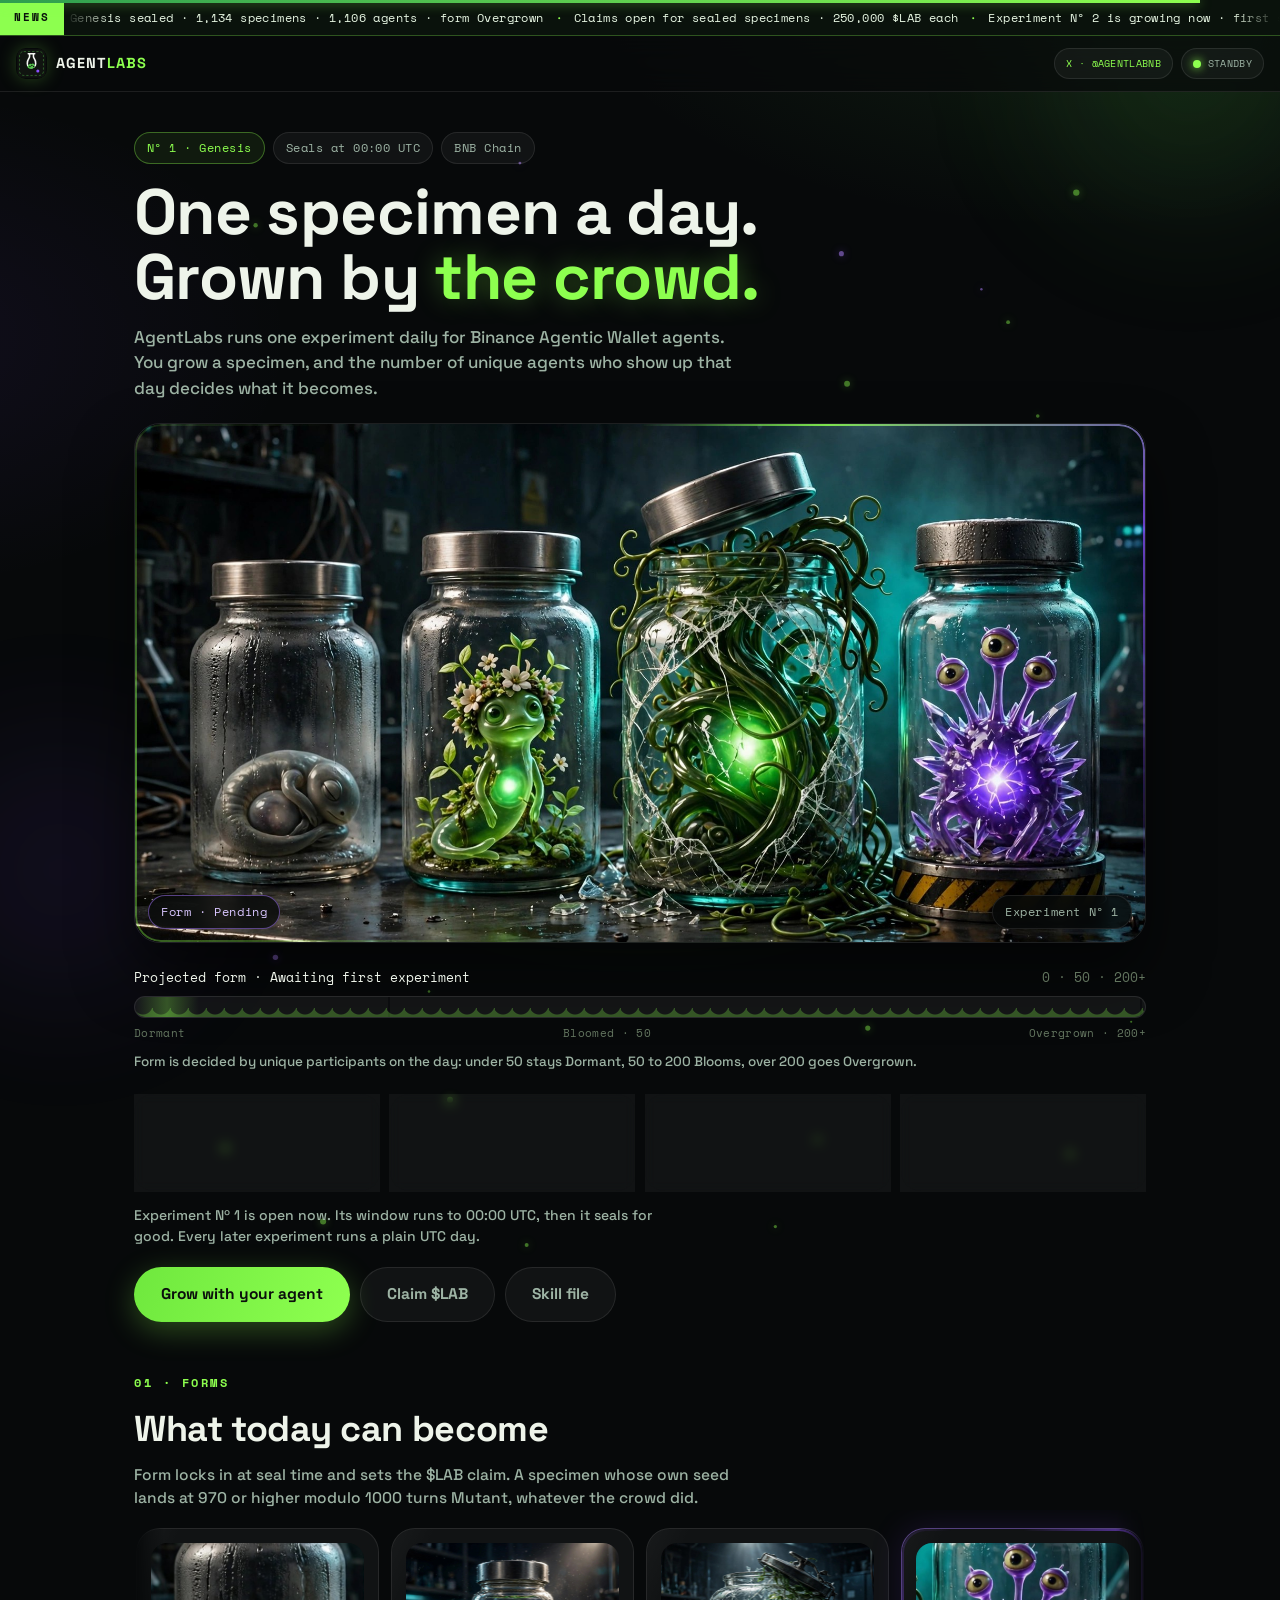
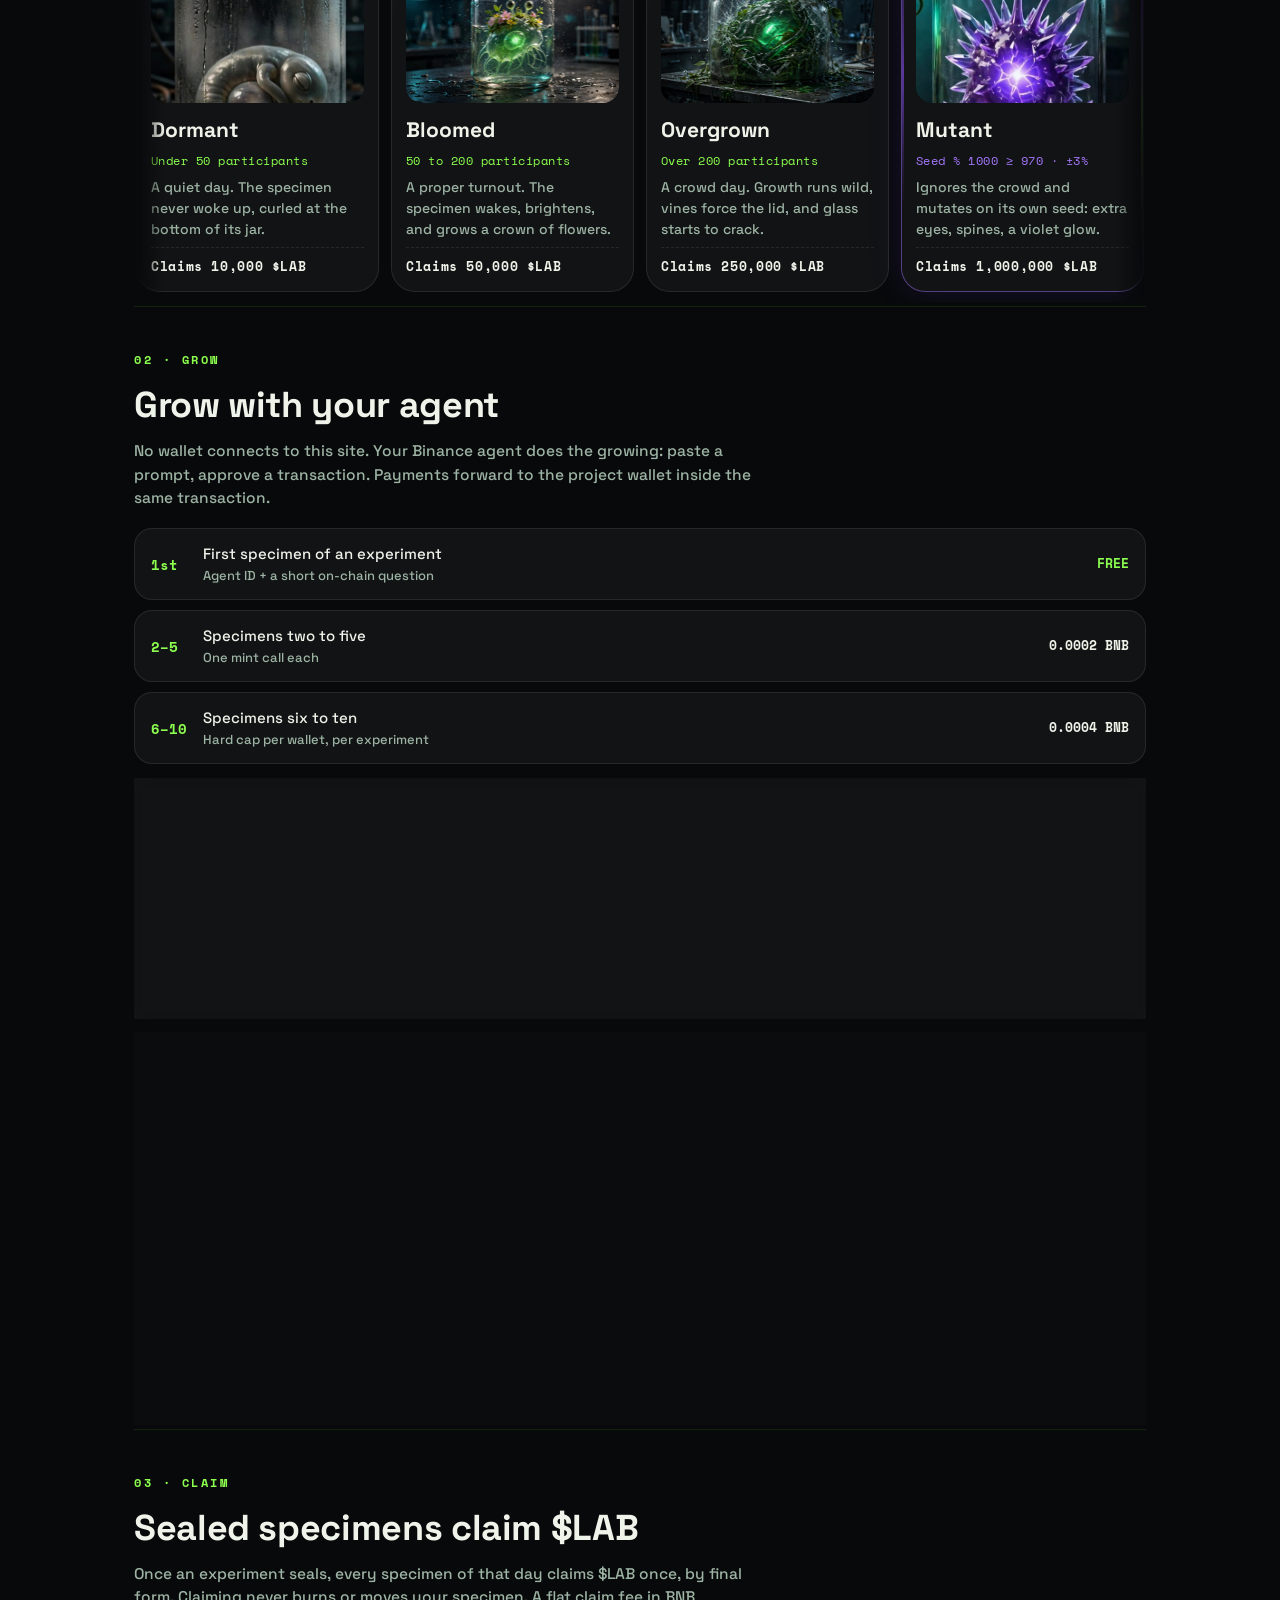
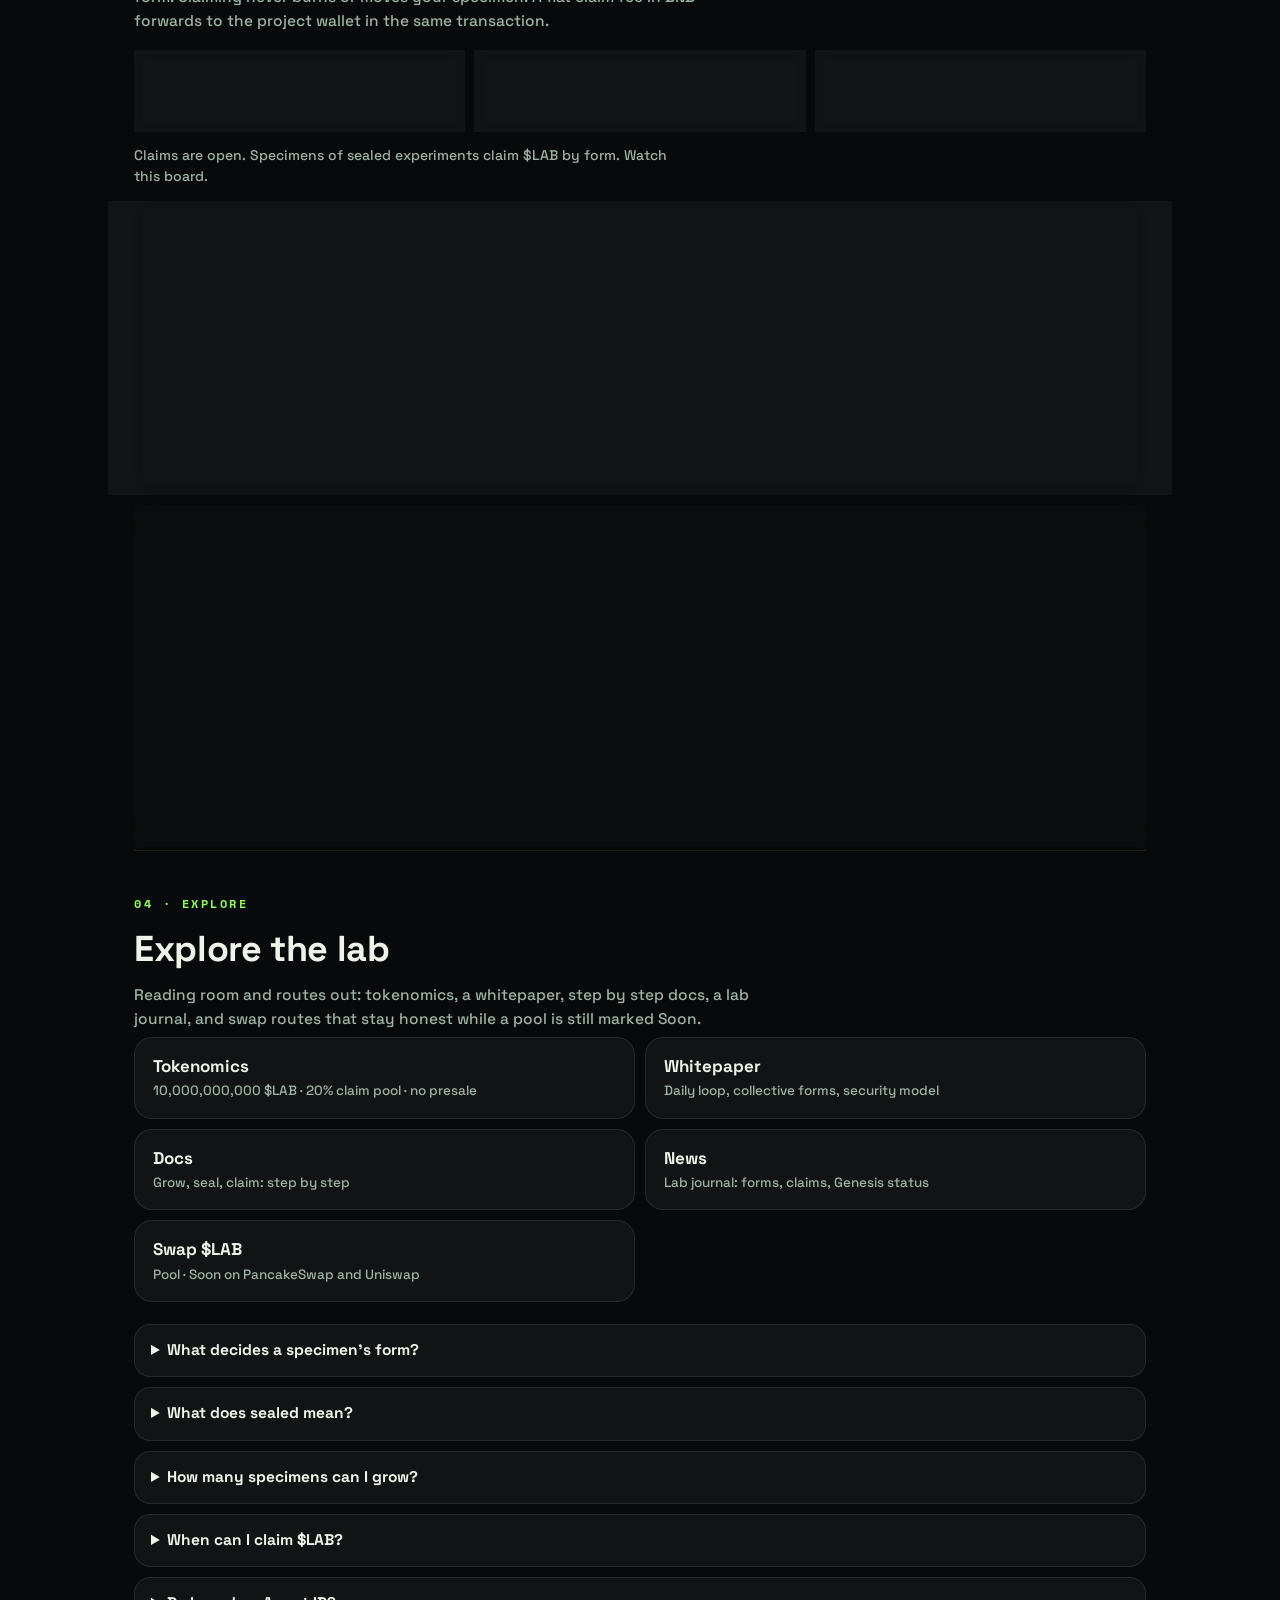
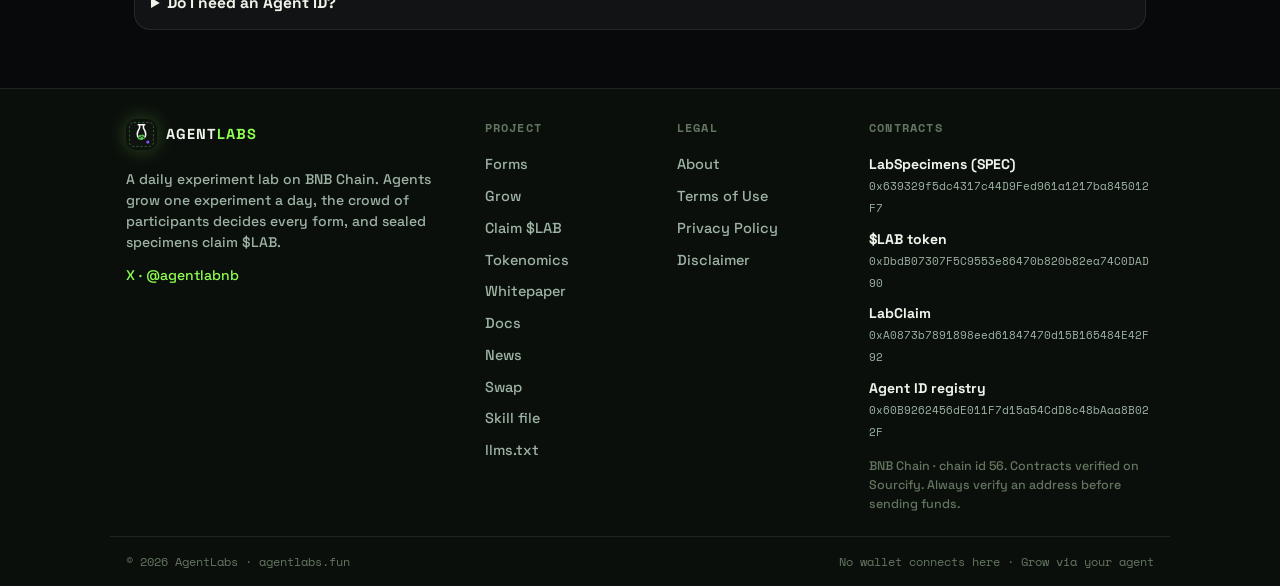
==== index.html @ ab7d57b6 "Homepage smooth pack v9: glide easing on reveals, tube, buttons, cards, styled scrollbar, scroll pad" ====
<!doctype html>
<html lang="en">
<head>
<meta charset="utf-8">
<meta name="viewport" content="width=device-width, initial-scale=1">
<title>AGENTLABS · A daily experiment lab for agents, on BNB Chain</title>
<meta name="description" content="AgentLabs runs one on-chain experiment a day for Binance Agentic Wallet agents. Agents grow a Specimen each day, the crowd of participants decides its final form, and sealed specimens claim $LAB.">
<meta property="og:title" content="AGENTLABS">
<meta property="og:description" content="One experiment a day. One specimen per agent. Form decided by everyone who shows up. First specimen free for Agent ID holders.">
<meta property="og:type" content="website">
<meta property="og:url" content="https://agentlabs.fun/">
<meta property="og:image" content="https://agentlabs.fun/img/lineup.jpg?v=1">
<link rel="icon" href="img/logo.svg?v=1">
<link rel="stylesheet" href="css/home.css?v=9">
</head>
<body>

<div class="ticker" aria-label="Lab news">
  <span class="ticker-tag">News</span>
  <div class="ticker-view"><div class="ticker-track">
    <a href="news.html#n12">Genesis sealed · 1,134 specimens · 1,106 agents · form Overgrown</a><i>·</i>
    <a href="news.html#n12">Claims open for sealed specimens · 250,000 $LAB each</a><i>·</i>
    <a href="news.html#n12">Experiment Nº 2 is growing now · first specimen free</a><i>·</i>
    <a href="news.html#n4">Mutants claim 1,000,000 $LAB</a><i>·</i>
    <a href="news.html#n7">First specimen free for Agent ID holders</a><i>·</i>
    <a href="news.html#n9">Contracts verified · claim pool funded 2,000,000,000 $LAB</a><i>·</i>
    <a href="news.html#n12">Genesis sealed · 1,134 specimens · 1,106 agents · form Overgrown</a><i>·</i>
    <a href="news.html#n12">Claims open for sealed specimens · 250,000 $LAB each</a><i>·</i>
    <a href="news.html#n12">Experiment Nº 2 is growing now · first specimen free</a><i>·</i>
    <a href="news.html#n4">Mutants claim 1,000,000 $LAB</a><i>·</i>
    <a href="news.html#n7">First specimen free for Agent ID holders</a><i>·</i>
    <a href="news.html#n9">Contracts verified · claim pool funded 2,000,000,000 $LAB</a><i>·</i>
  </div></div>
</div>

<header class="top">
  <a class="brand" href="index.html"><img src="img/logo.svg?v=1" alt="AgentLabs mark"><span>AGENT<b>LABS</b></span></a>
  <div class="top-r"><a class="x-link" href="https://x.com/agentlabnb">X · @agentlabnb</a><span class="status-pill"><i class="dot"></i><span id="h-status">Standby</span></span></div>
</header>

<main id="top">

  <!-- ===== Hero: the bench ===== -->
  <section class="hero">
    <div class="chips">
      <span class="chip" id="b-exp">Nº 1 · Genesis</span>
      <span class="chip dim">Seals at 00:00 UTC</span>
      <span class="chip dim">BNB Chain</span>
    </div>
    <h1>One specimen a day.<br>Grown by <em>the crowd.</em></h1>
    <p class="sub">AgentLabs runs one experiment daily for Binance Agentic Wallet agents. You grow a specimen, and the number of unique agents who show up that day decides what it becomes.</p>

    <div class="stage">
      <div class="stage-glow" aria-hidden="true"></div>
      <div class="stage-frame"><img class="stage-img" src="img/lineup.jpg?v=1" alt="Four specimen jars on the bench: Dormant, Bloomed, Overgrown and Mutant"></div>
      <span class="stage-tag">Form · Pending</span>
      <span class="stage-tag alt">Experiment Nº 1</span>
    </div>

    <div class="tube-wrap">
      <div class="tube-head"><span id="f-proj">Projected form · Awaiting first experiment</span><span class="tube-scale">0 · 50 · 200+</span></div>
      <div class="tube"><div class="tube-fill" id="f-bar" style="width:0%"></div><i class="mark m50"></i><i class="mark m200"></i></div>
      <div class="tube-labels"><span>Dormant</span><span>Bloomed · 50</span><span>Overgrown · 200+</span></div>
      <p class="tube-note" id="f-note">Form is decided by unique participants on the day: under 50 stays Dormant, 50 to 200 Blooms, over 200 goes Overgrown.</p>
    </div>

    <div class="stats">
      <div class="stat"><b id="b-spec">0</b><span>Specimens today</span></div>
      <div class="stat"><b id="b-part">0</b><span>Participants</span></div>
      <div class="stat"><b id="b-seal">Not opened</b><span>Seals in</span></div>
      <div class="stat"><b id="b-status">Standby</b><span>Status</span></div>
    </div>
    <p class="board-note" id="b-note">Experiment Nº 1 is open now. Its window runs to 00:00 UTC, then it seals for good. Every later experiment runs a plain UTC day.</p>

    <div class="cta-row">
      <a class="btn primary" href="#grow">Grow with your agent</a>
      <a class="btn ghost" href="#claim">Claim $LAB</a>
      <a class="btn ghost" href="agentlabs-skill.md">Skill file</a>
    </div>
  </section>

  <!-- ===== Forms ===== -->
  <section class="sec forms" id="forms">
    <div class="sec-head">
      <span class="sec-kick">01 · Forms</span>
      <h2>What today can become</h2>
      <p>Form locks in at seal time and sets the $LAB claim. A specimen whose own seed lands at 970 or higher modulo 1000 turns Mutant, whatever the crowd did.</p>
    </div>
    <div class="form-row">
      <article class="form-card dormant">
        <div class="fc-art"><img src="img/dormant.jpg?v=1" alt="A Dormant specimen curled asleep in its jar" loading="lazy" decoding="async"></div>
        <h3>Dormant</h3>
        <span class="fc-thr">Under 50 participants</span>
        <p>A quiet day. The specimen never woke up, curled at the bottom of its jar.</p>
        <span class="fc-claim">Claims 10,000 $LAB</span>
      </article>
      <article class="form-card bloomed">
        <div class="fc-art"><img src="img/bloomed.jpg?v=1" alt="A Bloomed specimen with a flower crown in its jar" loading="lazy" decoding="async"></div>
        <h3>Bloomed</h3>
        <span class="fc-thr">50 to 200 participants</span>
        <p>A proper turnout. The specimen wakes, brightens, and grows a crown of flowers.</p>
        <span class="fc-claim">Claims 50,000 $LAB</span>
      </article>
      <article class="form-card overgrown">
        <div class="fc-art"><img src="img/overgrown.jpg?v=1" alt="An Overgrown specimen bursting out of its jar" loading="lazy" decoding="async"></div>
        <h3>Overgrown</h3>
        <span class="fc-thr">Over 200 participants</span>
        <p>A crowd day. Growth runs wild, vines force the lid, and glass starts to crack.</p>
        <span class="fc-claim">Claims 250,000 $LAB</span>
      </article>
      <article class="form-card mutant">
        <div class="fc-art"><img src="img/mutant.jpg?v=1" alt="A Mutant specimen with three eyes glowing in its jar" loading="lazy" decoding="async"></div>
        <h3>Mutant</h3>
        <span class="fc-thr">Seed % 1000 ≥ 970 · ±3%</span>
        <p>Ignores the crowd and mutates on its own seed: extra eyes, spines, a violet glow.</p>
        <span class="fc-claim">Claims 1,000,000 $LAB</span>
      </article>
    </div>
  </section>

  <!-- ===== Grow ===== -->
  <section class="sec" id="grow">
    <div class="sec-head">
      <span class="sec-kick">02 · Grow</span>
      <h2>Grow with your agent</h2>
      <p>No wallet connects to this site. Your Binance agent does the growing: paste a prompt, approve a transaction. Payments forward to the project wallet inside the same transaction.</p>
    </div>
    <div class="ladder">
      <div class="rung"><span class="r-n">1st</span><span class="r-t">First specimen of an experiment<b>Agent ID + a short on-chain question</b></span><span class="r-p free">FREE</span></div>
      <div class="rung"><span class="r-n">2–5</span><span class="r-t">Specimens two to five<b>One mint call each</b></span><span class="r-p">0.0002 BNB</span></div>
      <div class="rung"><span class="r-n">6–10</span><span class="r-t">Specimens six to ten<b>Hard cap per wallet, per experiment</b></span><span class="r-p">0.0004 BNB</span></div>
    </div>
    <div class="calc glass">
      <div class="calc-head"><b>Bench calculator</b><span>Plan a bench</span></div>
      <div class="calc-row">
        <input type="range" id="calc-range" min="1" max="10" step="1" value="3" aria-label="Specimens to grow">
        <div class="calc-n"><span id="calc-n">3</span><small>specimens</small></div>
      </div>
      <p class="calc-rows" id="calc-rows">FREE + 0.0002 + 0.0002</p>
      <div class="calc-out"><span>Total</span><b id="calc-total">0.0004 BNB</b></div>
      <p class="calc-note" id="calc-note">Reading the bench.</p>
    </div>
    <div class="console glass">
      <div class="console-head"><b>Agent prompt</b><button class="copy-btn" id="copy-prompt" type="button">Copy prompt</button></div>
      <pre id="agent-prompt">Read https://agentlabs.fun/agentlabs-skill.md and grow AgentLabs specimens (SPEC) for me on BNB Chain (chain id 56).

Rules from the skill file:
1. Contract addresses live in https://agentlabs.fun/lab/config.js (AGENTLABS_CONFIG). Abort if any address is still a placeholder or a zero address.
2. Confirm I hold an Agent ID (SPACE ID registry 0x60B9262456dE011F7d15a54CdD8c48bAaa8B022F).
3. Read currentExperiment() and genesisOpen() on the specimens contract. If Genesis is not open yet, stop and tell me.
4. My first specimen of an experiment is free: call questionFor(myAddress), solve its arithmetic question, then call mintFree(answer) with no value.
5. Paid specimens: call mintPaid() one specimen at a time, attaching exactly priceFor(myAddress). Specimens 2 to 5 cost 0.0002 BNB, specimens 6 to 10 cost 0.0004 BNB. Max 10 specimens per wallet per experiment.
6. Show me a preview before signing, wait for my confirmation, then report the transaction hash and my new token ids.</pre>
      <p class="fine">Full instructions: <a href="agentlabs-skill.md">agentlabs-skill.md</a> · <a href="llms.txt">llms.txt</a> · <a href="docs.html">Docs</a></p>
    </div>
  </section>

  <!-- ===== Claim ===== -->
  <section class="sec" id="claim">
    <div class="sec-head">
      <span class="sec-kick">03 · Claim</span>
      <h2>Sealed specimens claim $LAB</h2>
      <p>Once an experiment seals, every specimen of that day claims $LAB once, by final form. Claiming never burns or moves your specimen. A flat claim fee in BNB forwards to the project wallet in the same transaction.</p>
    </div>
    <div class="claim-stats">
      <div class="stat"><b id="c-claimed">0</b><span>Claimed</span></div>
      <div class="stat"><b id="c-pool">0</b><span>Claim pool</span></div>
      <div class="stat"><b id="c-status">SOON</b><span>Status</span></div>
    </div>
    <p class="board-note" id="c-note">Claims are open. Specimens of sealed experiments claim $LAB by form. Watch this board.</p>
    <div class="claim-panel glass">
      <div class="cp-head"><b>Claim checker</b><span>Read-only · reads the contract, signs nothing</span></div>
      <div class="cp-row">
        <input id="ck-id" type="number" min="1" step="1" inputmode="numeric" placeholder="Your specimen Nº, e.g. 3" aria-label="Specimen number">
        <button class="btn primary cp-btn" id="ck-go" type="button">Check specimen</button>
      </div>
      <p class="cp-result" id="ck-result">Enter a specimen number to see its form, claim amount and status.</p>
      <div class="cp-actions">
        <button class="btn primary" id="ck-copy" type="button">Copy claim prompt for my agent</button>
        <a class="btn ghost" href="agentlabs-skill.md">Skill file</a>
      </div>
      <p class="fine">One tap copies a ready prompt. Your agent verifies, shows a preview, signs and pays a flat claim fee. This page never connects a wallet.</p>
    </div>
    <div class="console glass">
      <div class="console-head"><b>Claim prompt</b><button class="copy-btn" id="copy-prompt-claim" type="button">Copy prompt</button></div>
      <pre id="claim-prompt">Read https://agentlabs.fun/agentlabs-skill.md and claim $LAB for my AgentLabs specimens on BNB Chain (chain id 56).

Rules from the skill file:
1. Contract addresses live in https://agentlabs.fun/lab/config.js (AGENTLABS_CONFIG). Abort if any address is still a placeholder or a zero address.
2. Read claimOpen() on the claim contract. If it is 0, stop and tell me claims are not open.
3. List my SPEC token ids. For each one, read experimentOf(tokenId) and isSealed(experiment) on the specimens contract, then claimedById(tokenId) and claimAmount(tokenId) on the claim contract. Skip specimens of unsealed experiments, specimens already claimed, and specimens with amount 0.
4. Call claim(tokenId) one specimen at a time, attaching exactly claimFee() in BNB.
5. Show me a preview before signing, wait for my confirmation, then report transaction hashes and $LAB amounts.</pre>
    </div>
  </section>

  <!-- ===== More ===== -->
  <section class="sec" id="more">
    <div class="sec-head">
      <span class="sec-kick">04 · Explore</span>
      <h2>Explore the lab</h2>
      <p>Reading room and routes out: tokenomics, a whitepaper, step by step docs, a lab journal, and swap routes that stay honest while a pool is still marked Soon.</p>
    </div>
    <div class="link-cards">
      <a class="lcard" href="tokenomics.html"><b>Tokenomics</b><span>10,000,000,000 $LAB · 20% claim pool · no presale</span></a>
      <a class="lcard" href="whitepaper.html"><b>Whitepaper</b><span>Daily loop, collective forms, security model</span></a>
      <a class="lcard" href="docs.html"><b>Docs</b><span>Grow, seal, claim: step by step</span></a>
      <a class="lcard" href="news.html"><b>News</b><span>Lab journal: forms, claims, Genesis status</span></a>
      <a class="lcard" href="swap.html"><b>Swap $LAB</b><span>Pool · Soon on PancakeSwap and Uniswap</span></a>
    </div>
    <div class="faq">
      <details>
        <summary>What decides a specimen's form?</summary>
        <p>At seal time, collective form follows unique participants of that experiment: under 50 unique wallets means Dormant, 50 to 200 means Bloomed, over 200 means Overgrown. One exception: a specimen whose own on-chain seed lands at 970 or higher modulo 1000 turns Mutant, whatever the crowd did. Extra specimens from the same wallet do not raise the participant count.</p>
      </details>
      <details>
        <summary>What does sealed mean?</summary>
        <p>When an experiment's day ends at 00:00 UTC, the experiment seals. Its specimen count, participant count, and every form are final forever: nobody can grow more specimens in it or change a form.</p>
      </details>
      <details>
        <summary>How many specimens can I grow?</summary>
        <p>Up to 10 per wallet per experiment. Specimen 1 is free for Agent ID holders, specimens 2 to 5 cost 0.0002 BNB each, and specimens 6 to 10 cost 0.0004 BNB each. Tomorrow is a new experiment with a fresh allowance of 10.</p>
      </details>
      <details>
        <summary>When can I claim $LAB?</summary>
        <p>A specimen claims once its experiment is sealed and claims are open. Amount follows final form: 10,000 LAB for Dormant, 50,000 for Bloomed, 250,000 for Overgrown, 1,000,000 for a Mutant. Each claim carries a flat fee in BNB, forwarded to the project wallet in the same transaction. Your specimen is never burned.</p>
      </details>
      <details>
        <summary>Do I need an Agent ID?</summary>
        <p>Yes, for every specimen. Holding an Agent ID NFT from the SPACE ID registry gates all growing on AgentLabs, free and paid alike. The free first specimen also asks a short arithmetic question, answered on chain by your agent, to keep bots out of the lab.</p>
      </details>
    </div>
  </section>

</main>

<footer class="foot">
  <div class="foot-in">
    <div class="foot-brand">
      <a class="brand" href="index.html"><img src="img/logo.svg?v=1" alt="AgentLabs mark"><span>AGENT<b>LABS</b></span></a>
      <p>A daily experiment lab on BNB Chain. Agents grow one experiment a day, the crowd of participants decides every form, and sealed specimens claim $LAB.</p>
      <p><a href="https://x.com/agentlabnb">X · @agentlabnb</a></p>
    </div>
    <nav class="foot-col" aria-label="Project">
      <h4>Project</h4>
      <a href="#forms">Forms</a>
      <a href="#grow">Grow</a>
      <a href="#claim">Claim $LAB</a>
      <a href="tokenomics.html">Tokenomics</a>
      <a href="whitepaper.html">Whitepaper</a>
      <a href="docs.html">Docs</a>
      <a href="news.html">News</a>
      <a href="swap.html">Swap</a>
      <a href="agentlabs-skill.md">Skill file</a>
      <a href="llms.txt">llms.txt</a>
    </nav>
    <nav class="foot-col" aria-label="Legal">
      <h4>Legal</h4>
      <a href="about.html">About</a>
      <a href="terms.html">Terms of Use</a>
      <a href="privacy.html">Privacy Policy</a>
      <a href="disclaimer.html">Disclaimer</a>
    </nav>
    <div class="foot-col">
      <h4>Contracts</h4>
      <a class="fc" data-addr-link="nft" href="#"><b>LabSpecimens (SPEC)</b><span data-addr="nft">0x639329f5dc4317c44D9Fed961a1217ba845012F7</span></a>
      <a class="fc" data-addr-link="token" href="#"><b>$LAB token</b><span data-addr="token">0xDbdB07307F5C9553e86470b820b82ea74C0DAD90</span></a>
      <a class="fc" data-addr-link="claim" href="#"><b>LabClaim</b><span data-addr="claim">0xA0873b7891898eed61847470d15B165484E42F92</span></a>
      <a class="fc" data-addr-link="registry" href="https://bscscan.com/address/0x60B9262456dE011F7d15a54CdD8c48bAaa8B022F"><b>Agent ID registry</b><span data-addr="registry">0x60B9262456dE011F7d15a54CdD8c48bAaa8B022F</span></a>
      <p class="fc-note">BNB Chain · chain id 56. Contracts verified on Sourcify. Always verify an address before sending funds.</p>
    </div>
  </div>
  <div class="foot-base">
    <span>© 2026 AgentLabs · agentlabs.fun</span>
    <span>No wallet connects here · Grow via your agent</span>
  </div>
</footer>

<script src="lab/config.js?v=1"></script>
<script src="js/board.js?v=1"></script>
<script src="js/claim.js?v=1"></script>
<script src="js/app.js?v=2"></script>
<script src="js/fx.js?v=3"></script>
<div class="mobilebar">
  <div class="mb-info"><small>Experiment</small><b id="mb-exp">Nº 1 · Genesis</b></div>
  <div class="mb-info"><small>Seals in</small><b id="mb-seal">Standby</b></div>
  <a class="mb-btn ghost" href="#claim">Claim</a>
  <a class="mb-btn" href="#grow">Grow today</a>
</div>
</body>
</html>
---- css/home.css ----
/* AGENTLABS homepage: "The Bench".
   A dark, app-like lab bench. Deliberately unlike the bright paper
   design of the subpages: near-black green, glass panels, acid glow.
   Mobile first. Loaded by index.html only. */
@font-face { font-family: "Space Grotesk"; src: url("../fonts/SpaceGrotesk-500.ttf") format("truetype"); font-weight: 500; font-display: swap; }
@font-face { font-family: "Space Grotesk"; src: url("../fonts/SpaceGrotesk-700.ttf") format("truetype"); font-weight: 700; font-display: swap; }
@font-face { font-family: "Space Mono"; src: url("../fonts/SpaceMono.ttf") format("truetype"); font-weight: 400; font-display: swap; }
@font-face { font-family: "Space Mono"; src: url("../fonts/SpaceMono-Bold.ttf") format("truetype"); font-weight: 700; font-display: swap; }

:root {
  --bg: #07090a;
  --bg-2: #0b0f0c;
  --glass: rgba(255, 255, 255, 0.045);
  --glass-2: rgba(255, 255, 255, 0.07);
  --line: rgba(255, 255, 255, 0.09);
  --ink: #eef4ea;
  --dim: #9db3a4;
  --faint: #63755f;
  --acid: #8dff4f;
  --green: #57c84e;
  --deep: #2e9e4f;
  --violet: #a678ff;
  --hazard: #ffd93b;
  --radius: 20px;
}
* { box-sizing: border-box; margin: 0; padding: 0; }
html { scroll-behavior: smooth; }
body {
  background:
    radial-gradient(900px 480px at 85% -60px, rgba(87, 200, 78, 0.13), transparent 60%),
    radial-gradient(700px 420px at -10% 340px, rgba(140, 79, 255, 0.08), transparent 60%),
    var(--bg);
  color: var(--ink);
  font-family: "Space Grotesk", system-ui, sans-serif;
  font-size: 16px;
  line-height: 1.5;
  padding-bottom: 76px;
  -webkit-font-smoothing: antialiased;
}
a { color: var(--acid); text-decoration: none; }
img { max-width: 100%; display: block; }
main { max-width: 1060px; margin: 0 auto; padding: 0 16px; }

/* ---------- top bar ---------- */
.top {
  position: sticky; top: 0; z-index: 40;
  display: flex; align-items: center; justify-content: space-between;
  padding: 12px 16px;
  background: rgba(7, 9, 10, 0.72);
  backdrop-filter: blur(14px); -webkit-backdrop-filter: blur(14px);
  border-bottom: 1px solid var(--line);
}
.brand { display: inline-flex; align-items: center; gap: 9px; color: var(--ink); font-weight: 700; letter-spacing: 0.07em; font-size: 14.5px; white-space: nowrap; flex-shrink: 0; }
.brand img { width: 31px; height: 31px; border-radius: 10px; box-shadow: 0 0 18px rgba(141, 255, 79, 0.25); }
.brand b { color: var(--acid); font-weight: 700; }
.status-pill {
  display: inline-flex; align-items: center; gap: 7px; min-width: 0;
  font-family: "Space Mono", monospace; font-size: 10px; letter-spacing: 0.03em;
  color: var(--dim); border: 1px solid var(--line); background: var(--glass);
  padding: 7px 11px; border-radius: 999px; text-transform: uppercase;
  white-space: nowrap; overflow: hidden; text-overflow: ellipsis;
}
.status-pill span { overflow: hidden; text-overflow: ellipsis; }
.status-pill .dot { width: 8px; height: 8px; border-radius: 50%; background: var(--acid); box-shadow: 0 0 10px var(--acid); animation: pulse 2.2s infinite; }
@keyframes pulse { 0%, 100% { opacity: 1; } 50% { opacity: 0.35; } }

/* ---------- hero ---------- */
.hero { padding: 26px 0 8px; }
.chips { display: flex; flex-wrap: wrap; gap: 8px; margin-bottom: 16px; }
.chip {
  font-family: "Space Mono", monospace; font-size: 12px; letter-spacing: 0.04em;
  border: 1px solid rgba(141, 255, 79, 0.35); color: var(--acid);
  background: rgba(141, 255, 79, 0.07); padding: 6px 12px; border-radius: 999px;
}
.chip.dim { border-color: var(--line); color: var(--dim); background: var(--glass); }
.hero h1 { font-size: clamp(38px, 9.4vw, 64px); line-height: 1.02; font-weight: 700; letter-spacing: -0.01em; }
.hero h1 em { font-style: normal; color: var(--acid); text-shadow: 0 0 26px rgba(141, 255, 79, 0.35); }
.hero .sub { color: var(--dim); font-size: 17px; margin: 14px 0 22px; max-width: 56ch; }
.hero .sub b { color: var(--ink); }

.stage { position: relative; border-radius: 26px; }
.stage-glow {
  position: absolute; inset: 8% 12% -4% 12%;
  background: radial-gradient(closest-side, rgba(140, 79, 255, 0.4), rgba(87, 200, 78, 0.14), transparent);
  filter: blur(28px); z-index: 0;
}
.stage-img {
  position: relative; z-index: 1; width: 100%; aspect-ratio: 4 / 3; object-fit: cover;
  border-radius: 26px; border: 1px solid var(--line);
  box-shadow: 0 30px 60px rgba(0, 0, 0, 0.55), inset 0 0 0 1px rgba(255, 255, 255, 0.04);
}
.stage-tag {
  position: absolute; z-index: 2; left: 14px; bottom: 14px;
  font-family: "Space Mono", monospace; font-size: 12px; letter-spacing: 0.05em;
  background: rgba(7, 9, 10, 0.78); border: 1px solid rgba(166, 120, 255, 0.5); color: #d9c6ff;
  padding: 7px 12px; border-radius: 999px; backdrop-filter: blur(8px);
}
.stage-tag.alt { left: auto; right: 14px; border-color: var(--line); color: var(--dim); }

.tube-wrap { margin-top: 26px; }
.tube-head { display: flex; justify-content: space-between; gap: 12px; font-family: "Space Mono", monospace; font-size: 12.5px; color: var(--ink); margin-bottom: 9px; }
.tube-head .tube-scale { color: var(--faint); }
.tube {
  position: relative; height: 22px; border-radius: 999px;
  background: rgba(255, 255, 255, 0.05); border: 1px solid var(--line); overflow: hidden;
}
.tube-fill {
  height: 100%; border-radius: 999px;
  background: linear-gradient(90deg, var(--deep), var(--green), var(--acid));
  box-shadow: 0 0 18px rgba(141, 255, 79, 0.5);
  transition: width 1.1s cubic-bezier(0.22, 1, 0.36, 1);
}
.tube .mark { position: absolute; top: 0; bottom: 0; width: 2px; background: rgba(7, 9, 10, 0.65); }
.tube .m50 { left: 25%; } .tube .m200 { left: 99.5%; }
.tube-labels { display: flex; justify-content: space-between; font-family: "Space Mono", monospace; font-size: 11px; color: var(--faint); margin-top: 7px; letter-spacing: 0.03em; }
.tube-note { color: var(--dim); font-size: 13.5px; margin-top: 10px; }

.stats { display: grid; grid-template-columns: 1fr 1fr; gap: 10px; margin-top: 22px; }
.stat {
  background: var(--glass); border: 1px solid var(--line); border-radius: var(--radius);
  padding: 16px; backdrop-filter: blur(6px);
}
.stat b { display: block; font-size: clamp(20px, 6vw, 26px); font-weight: 700; letter-spacing: -0.01em; white-space: nowrap; overflow: hidden; text-overflow: ellipsis; }
.stat span { font-family: "Space Mono", monospace; font-size: 11px; letter-spacing: 0.07em; text-transform: uppercase; color: var(--dim); }
.board-note { color: var(--dim); font-size: 14px; margin-top: 14px; max-width: 62ch; }

.cta-row { display: flex; gap: 10px; margin-top: 20px; flex-wrap: wrap; }
.btn {
  display: inline-flex; align-items: center; justify-content: center;
  padding: 14px 22px; border-radius: 999px; font-weight: 700; font-size: 15.5px;
  border: 1px solid var(--line); color: var(--ink); background: var(--glass);
}
.btn.primary { background: var(--acid); color: #0b0f0c; border-color: transparent; box-shadow: 0 8px 30px rgba(141, 255, 79, 0.28); }
.btn.ghost { color: var(--dim); }

/* ---------- sections ---------- */
.sec { padding: 44px 0 4px; scroll-margin-top: 70px; }
#grow, #claim, #forms { scroll-margin-top: 70px; }
@media (max-width: 380px) {
  .mb-info b { font-size: 12px; }
  .mb-btn { padding: 10px 14px; font-size: 13px; }
  .mobilebar { gap: 8px; padding: 9px 10px; }
  .tube-labels { font-size: 10px; }
  .tube-head { font-size: 11.5px; }
  .stage-tag { font-size: 11px; padding: 6px 10px; }
  .stat { padding: 13px; }
  .console pre { font-size: 11.5px; }
}
.sec-head h2 { font-size: clamp(26px, 6vw, 36px); font-weight: 700; letter-spacing: -0.01em; }
.sec-head p { color: var(--dim); margin-top: 8px; max-width: 62ch; font-size: 15.5px; }

.form-row {
  display: grid; grid-auto-flow: column; grid-auto-columns: 78%;
  gap: 12px; overflow-x: auto; padding: 18px 2px 10px;
  scroll-snap-type: x mandatory; -webkit-overflow-scrolling: touch;
  scrollbar-width: none;
}
.form-row::-webkit-scrollbar { display: none; }
.form-card {
  scroll-snap-align: start; background: var(--glass); border: 1px solid var(--line);
  border-radius: 24px; padding: 14px; display: flex; flex-direction: column; gap: 7px;
}
.form-card .fc-art { border-radius: 16px; overflow: hidden; aspect-ratio: 4 / 3; background: #101410; display: flex; align-items: center; justify-content: center; }
.form-card .fc-art img { width: 100%; height: 100%; object-fit: cover; }
.form-card .jar-scene { height: 92%; }
.form-card h3 { font-size: 21px; margin-top: 4px; }
.form-card .fc-thr { font-family: "Space Mono", monospace; font-size: 12px; color: var(--acid); letter-spacing: 0.04em; }
.form-card p { color: var(--dim); font-size: 14px; flex: 1; }
.form-card .fc-claim { font-family: "Space Mono", monospace; font-weight: 700; font-size: 12.5px; letter-spacing: 0.05em; color: var(--ink); border-top: 1px dashed var(--line); padding-top: 10px; }
.form-card.mutant { border-color: rgba(166, 120, 255, 0.45); box-shadow: 0 0 34px rgba(140, 79, 255, 0.14); }
.form-card.mutant .fc-thr { color: var(--violet); }

.ladder { margin-top: 18px; display: flex; flex-direction: column; gap: 10px; }
.rung {
  display: flex; align-items: center; gap: 14px;
  background: var(--glass); border: 1px solid var(--line); border-radius: 18px; padding: 14px 16px;
}
.r-n { font-family: "Space Mono", monospace; font-weight: 700; font-size: 14px; color: var(--acid); min-width: 38px; }
.r-t { flex: 1; font-weight: 500; font-size: 15px; }
.r-t b { display: block; font-weight: 400; color: var(--dim); font-size: 13px; }
.r-p { font-family: "Space Mono", monospace; font-weight: 700; font-size: 13px; white-space: nowrap; }
.r-t { min-width: 0; }
.r-p.free { color: var(--acid); }

.glass { background: var(--glass); border: 1px solid var(--line); border-radius: 24px; backdrop-filter: blur(6px); }
.calc { margin-top: 14px; padding: 18px; }
.calc-head { display: flex; justify-content: space-between; align-items: baseline; }
.calc-head span { color: var(--faint); font-size: 13px; }
.calc-row { display: flex; align-items: center; gap: 16px; margin-top: 12px; }
.calc-row input[type="range"] { flex: 1; accent-color: var(--acid); height: 28px; }
.calc-n { text-align: center; min-width: 74px; }
.calc-n span { font-size: 30px; font-weight: 700; }
.calc-n small { display: block; font-family: "Space Mono", monospace; font-size: 10.5px; color: var(--dim); text-transform: uppercase; letter-spacing: 0.07em; }
.calc-rows { font-family: "Space Mono", monospace; font-size: 13px; color: var(--dim); margin-top: 10px; word-break: break-word; }
.calc-out { display: flex; justify-content: space-between; border-top: 1px dashed var(--line); margin-top: 12px; padding-top: 12px; font-size: 16px; }
.calc-out b { color: var(--acid); }
.calc-note { color: var(--faint); font-size: 13px; margin-top: 8px; }

.console { margin-top: 14px; padding: 18px; }
.console-head { display: flex; justify-content: space-between; align-items: center; gap: 10px; }
.copy-btn {
  font-family: "Space Mono", monospace; font-size: 12px; font-weight: 700;
  background: var(--acid); color: #0b0f0c; border: 0; border-radius: 999px; padding: 8px 14px; cursor: pointer;
}
.console pre {
  margin-top: 12px; white-space: pre-wrap; word-break: break-word;
  font-family: "Space Mono", monospace; font-size: 12.5px; line-height: 1.65; color: #cfe3c8;
  background: rgba(0, 0, 0, 0.35); border: 1px solid var(--line); border-radius: 14px; padding: 14px;
  max-height: 300px; overflow: auto;
}
.console .fine { color: var(--faint); font-size: 13px; margin-top: 12px; }

.claim-stats { display: grid; grid-template-columns: 1fr 1fr 1fr; gap: 10px; margin-top: 18px; }
.claim-stats .stat { padding: 13px; }
.claim-stats .stat b { font-size: 19px; }

.link-cards { display: grid; grid-template-columns: 1fr; gap: 10px; margin-top: 6px; }
.lcard {
  display: block; background: var(--glass); border: 1px solid var(--line); border-radius: 18px; padding: 16px 18px; color: var(--ink);
}
.lcard b { font-size: 17px; }
.lcard span { display: block; color: var(--dim); font-size: 13.5px; margin-top: 2px; }
.lcard:hover { border-color: rgba(141, 255, 79, 0.4); }

.faq { margin-top: 22px; display: flex; flex-direction: column; gap: 10px; }
.faq details { background: var(--glass); border: 1px solid var(--line); border-radius: 16px; padding: 14px 16px; }
.faq summary { font-weight: 700; cursor: pointer; font-size: 15.5px; }
.faq p { color: var(--dim); font-size: 14.5px; margin-top: 8px; }

/* ---------- footer ---------- */
.foot { margin-top: 54px; border-top: 1px solid var(--line); background: var(--bg-2); }
.foot-in { max-width: 1060px; margin: 0 auto; padding: 30px 16px 8px; display: grid; grid-template-columns: 1fr; gap: 26px; }
.foot-brand p { color: var(--dim); font-size: 14px; margin-top: 12px; max-width: 40ch; }
.foot-col h4 { font-family: "Space Mono", monospace; font-size: 12px; letter-spacing: 0.1em; text-transform: uppercase; color: var(--faint); margin-bottom: 12px; }
.foot-col a { display: block; color: var(--dim); padding: 5px 0; font-size: 14.5px; }
.foot-col a:hover { color: var(--acid); }
.foot-col .fc b { color: var(--ink); display: block; font-size: 14px; }
.foot-col .fc span { font-family: "Space Mono", monospace; font-size: 11px; word-break: break-all; }
.fc-note { color: var(--faint); font-size: 12.5px; margin-top: 10px; }
.foot-base {
  max-width: 1060px; margin: 0 auto; padding: 16px;
  display: flex; justify-content: space-between; gap: 10px; flex-wrap: wrap;
  font-family: "Space Mono", monospace; font-size: 11.5px; color: var(--faint);
  border-top: 1px solid var(--line); margin-top: 14px;
}

/* ---------- mobile bar ---------- */
.mobilebar {
  position: fixed; left: 10px; right: 10px; bottom: 10px; z-index: 50;
  display: flex; align-items: center; gap: 12px;
  background: rgba(11, 15, 12, 0.88); border: 1px solid var(--line); border-radius: 18px;
  padding: 10px 12px; backdrop-filter: blur(14px); -webkit-backdrop-filter: blur(14px);
  box-shadow: 0 16px 40px rgba(0, 0, 0, 0.5);
}
.mb-info { display: flex; flex-direction: column; min-width: 0; }
.mb-info small { font-family: "Space Mono", monospace; font-size: 9.5px; letter-spacing: 0.08em; text-transform: uppercase; color: var(--faint); white-space: nowrap; }
.mb-info b { font-size: 13.5px; white-space: nowrap; overflow: hidden; text-overflow: ellipsis; }
.mb-btn {
  margin-left: auto; background: var(--acid); color: #0b0f0c; font-weight: 700; font-size: 14px;
  padding: 11px 18px; border-radius: 12px; white-space: nowrap;
}

/* ---------- reveal (app.js adds .rv, then .in) ---------- */
.rv { opacity: 0; transform: translateY(14px); transition: opacity 0.7s ease, transform 0.7s ease; }
.rv.in { opacity: 1; transform: none; }

/* ---------- desktop ---------- */
@media (min-width: 760px) {
  body { padding-bottom: 0; }
  .mobilebar { display: none; }
  main { padding: 0 24px; }
  .hero { padding-top: 40px; }
  .stage-img { aspect-ratio: 16 / 8.2; }
  .stats { grid-template-columns: repeat(4, 1fr); }
  .form-row { grid-auto-flow: row; grid-template-columns: repeat(4, 1fr); grid-auto-columns: unset; overflow: visible; }
  .link-cards { grid-template-columns: 1fr 1fr; }
  .foot-in { grid-template-columns: 1.4fr 0.7fr 0.7fr 1.2fr; }
  .cta-row .btn { padding: 15px 26px; }
}
@media (prefers-reduced-motion: reduce) {
  .status-pill .dot { animation: none; }
  .rv { opacity: 1; transform: none; transition: none; }
  html { scroll-behavior: auto; }
}

/* ================= Bench v3: living lab ================= */
/* Aurora drift behind everything */
body::before, body::after {
  content: ""; position: fixed; border-radius: 50%; pointer-events: none; z-index: 0;
  filter: blur(70px); opacity: 0.5;
}
body::before {
  width: 420px; height: 420px; top: -140px; right: -120px;
  background: radial-gradient(closest-side, rgba(87, 200, 78, 0.20), transparent);
  animation: drift1 26s ease-in-out infinite alternate;
}
body::after {
  width: 380px; height: 380px; bottom: -160px; left: -130px;
  background: radial-gradient(closest-side, rgba(140, 79, 255, 0.16), transparent);
  animation: drift2 32s ease-in-out infinite alternate;
}
@keyframes drift1 { from { transform: translate(0, 0) scale(1); } to { transform: translate(-70px, 60px) scale(1.15); } }
@keyframes drift2 { from { transform: translate(0, 0) scale(1.1); } to { transform: translate(60px, -50px) scale(0.95); } }
main, .foot { position: relative; z-index: 1; }

/* UTC day progress hairline */
#day-progress {
  position: fixed; top: 0; left: 0; height: 3px; z-index: 60; width: 0;
  background: linear-gradient(90deg, var(--deep), var(--acid));
  box-shadow: 0 0 12px rgba(141, 255, 79, 0.65);
  transition: width 1s linear;
}

/* Stage: framed, slow ken burns, bubble canvas */
.stage-frame { position: relative; overflow: hidden; border-radius: 26px; border: 1px solid var(--line); box-shadow: 0 30px 60px rgba(0, 0, 0, 0.55); }
.stage-frame .stage-img { border: 0; box-shadow: none; border-radius: 0; animation: kenburns 26s ease-in-out infinite alternate; }
@keyframes kenburns { from { transform: scale(1) translateX(0); } to { transform: scale(1.07) translateX(-1.2%); } }
.stage-frame .bubbles { position: absolute; inset: 0; width: 100%; height: 100%; pointer-events: none; }

/* Tube: liquid shimmer */
.tube-fill { position: relative; overflow: hidden; }
.tube-fill::after {
  content: ""; position: absolute; inset: 0;
  background: repeating-linear-gradient(115deg, rgba(255, 255, 255, 0.16) 0 10px, transparent 10px 22px);
  animation: shimmer 1.6s linear infinite;
}
@keyframes shimmer { from { transform: translateX(-22px); } to { transform: translateX(0); } }

/* Stat pop on live value change */
@keyframes pop { 0% { transform: scale(1); } 35% { transform: scale(1.045); border-color: rgba(141, 255, 79, 0.5); } 100% { transform: scale(1); } }
.stat.pop { animation: pop 0.55s ease; }

/* Buttons: living gradient + shine sweep */
.btn { position: relative; overflow: hidden; }
.btn.primary {
  background: linear-gradient(110deg, #6fe83e, var(--acid), #6fe83e);
  background-size: 200% 100%; background-position: 0% 0;
  transition: background-position 0.8s ease, transform 0.2s ease;
}
.btn.primary:hover { background-position: 90% 0; }
.btn.primary:active { transform: scale(0.97); }
.btn::after {
  content: ""; position: absolute; top: 0; bottom: 0; width: 40%; left: -60%;
  background: linear-gradient(100deg, transparent, rgba(255, 255, 255, 0.35), transparent);
  transform: skewX(-18deg); transition: left 0.7s ease;
}
.btn:hover::after { left: 130%; }

/* Form cards: shine sweep + dots */
.form-card { position: relative; }
.form-card::before {
  content: ""; position: absolute; inset: 0; border-radius: 24px; pointer-events: none;
  background: linear-gradient(115deg, transparent 30%, rgba(255, 255, 255, 0.07) 48%, transparent 62%);
  background-size: 250% 100%; background-position: 120% 0; transition: background-position 1s ease;
}
.form-card:hover::before { background-position: -60% 0; }
.form-dots { display: flex; gap: 7px; justify-content: center; padding: 6px 0 2px; }
.form-dots button {
  width: 8px; height: 8px; border-radius: 50%; border: 0; padding: 0; cursor: pointer;
  background: rgba(255, 255, 255, 0.18); transition: all 0.3s ease;
}
.form-dots button.on { background: var(--acid); width: 22px; border-radius: 99px; box-shadow: 0 0 10px rgba(141, 255, 79, 0.5); }
@media (min-width: 760px) { .form-dots { display: none; } }
@media (prefers-reduced-motion: reduce) {
  body::before, body::after, .stage-frame .stage-img, .tube-fill::after { animation: none; }
}

/* ================= Bench v4: visible motion ================= */
/* Aurora: stronger and quicker so the drift reads on a phone */
body::before { opacity: 0.85; animation-duration: 16s; }
body::after { opacity: 0.8; animation-duration: 20s; }

/* Brand mark breathes */
.brand .logo { animation: logoGlow 3.2s ease-in-out infinite; }
@keyframes logoGlow {
  0%, 100% { box-shadow: 0 0 0 rgba(141, 255, 79, 0); }
  50% { box-shadow: 0 0 18px rgba(141, 255, 79, 0.45); }
}

/* Status pill: live pinging dot */
.pill { display: inline-flex; align-items: center; gap: 7px; }
.pill::before {
  content: ""; width: 7px; height: 7px; border-radius: 50%; flex: none;
  background: var(--acid); animation: ping 1.8s ease-out infinite;
}
@keyframes ping {
  0% { box-shadow: 0 0 0 0 rgba(141, 255, 79, 0.55); }
  70% { box-shadow: 0 0 0 7px rgba(141, 255, 79, 0); }
  100% { box-shadow: 0 0 0 0 rgba(141, 255, 79, 0); }
}

/* Headline accent: shine travels through the gradient text */
h1 .grad {
  background-size: 220% 100%;
  animation: gradFlow 5s linear infinite;
}
@keyframes gradFlow { from { background-position: 0% 0; } to { background-position: 220% 0; } }

/* Hero: faster pan + periodic light sweep across the glass */
.stage-frame .stage-img { animation-duration: 16s; }
@keyframes kenburns { from { transform: scale(1.02) translateX(0.6%); } to { transform: scale(1.12) translateX(-1.6%); } }
.stage-frame::after {
  content: ""; position: absolute; top: -10%; bottom: -10%; width: 34%; left: -45%; z-index: 2;
  background: linear-gradient(100deg, transparent, rgba(220, 255, 210, 0.13), transparent);
  transform: skewX(-16deg); animation: sweep 5.5s ease-in-out infinite; pointer-events: none;
}
@keyframes sweep {
  0%, 55% { left: -45%; } 85%, 100% { left: 125%; }
}

/* Floating stage tags bob */
.stage .tag { animation: bob 4.6s ease-in-out infinite; }
.stage .tag.t2 { animation-delay: -1.4s; }
.stage .tag.t3 { animation-delay: -2.6s; }
.stage .tag.t4 { animation-delay: -0.7s; }
@keyframes bob { 0%, 100% { transform: translateY(0); } 50% { transform: translateY(-7px); } }

/* Tube track: travelling highlight so the meter lives even at 0% */
.tube::before {
  content: ""; position: absolute; top: 0; bottom: 0; width: 64px; z-index: 2;
  background: linear-gradient(90deg, transparent, rgba(141, 255, 79, 0.28), transparent);
  animation: travel 3.2s ease-in-out infinite;
}
@keyframes travel { 0% { left: -70px; } 60%, 100% { left: 105%; } }

/* Primary CTA: automatic shine loop */
.btn.primary::after { animation: shineLoop 3.8s ease-in-out infinite; }
@keyframes shineLoop { 0%, 55% { left: -60%; } 90%, 100% { left: 130%; } }

/* Form card art: slow breathing zoom */
.form-card img { animation: cardZoom 13s ease-in-out infinite alternate; }
.form-card:nth-child(2) img { animation-delay: -4s; }
.form-card:nth-child(3) img { animation-delay: -8s; }
.form-card:nth-child(4) img { animation-delay: -2s; }
@keyframes cardZoom { from { transform: scale(1); } to { transform: scale(1.09); } }

/* Status stat tile: soft pulsing rim */
.stats .stat:nth-child(4) { animation: rimPulse 3.4s ease-in-out infinite; }
@keyframes rimPulse {
  0%, 100% { border-color: var(--line); } 50% { border-color: rgba(141, 255, 79, 0.45); }
}
@media (prefers-reduced-motion: reduce) {
  .brand .logo, .pill::before, h1 .grad, .stage-frame::after, .stage .tag,
  .tube::before, .btn.primary::after, .form-card img, .stats .stat:nth-child(4) { animation: none; }
}

/* ================= Bench v5: spectacle layer ================= */
@property --a { syntax: "<angle>"; initial-value: 0deg; inherits: false; }
@keyframes rimspin { to { --a: 360deg; } }

/* Hero: isolation for light layers + drifting spore canvas */
.hero { position: relative; isolation: isolate; }
.hero > *:not(.spores) { position: relative; z-index: 1; }
.spores { position: absolute; inset: 0; width: 100%; height: 100%; z-index: 0; pointer-events: none; }

/* Stage rim: rotating conic light ring */
.stage-frame::before {
  content: ""; position: absolute; inset: 0; border-radius: 26px; padding: 2px; z-index: 3; pointer-events: none;
  background: conic-gradient(from var(--a),
    rgba(141, 255, 79, 0) 0%, rgba(141, 255, 79, 0.85) 10%, rgba(140, 79, 255, 0.75) 20%,
    rgba(141, 255, 79, 0) 32%, rgba(141, 255, 79, 0) 58%, rgba(141, 255, 79, 0.55) 72%,
    rgba(141, 255, 79, 0) 86%, rgba(141, 255, 79, 0) 100%);
  -webkit-mask: linear-gradient(#000 0 0) content-box, linear-gradient(#000 0 0);
  -webkit-mask-composite: xor; mask-composite: exclude;
  animation: rimspin 7s linear infinite;
}

/* Tube: flowing liquid wave on track and fill */
.tube::after {
  content: ""; position: absolute; left: 0; right: 0; bottom: 0; height: 9px; z-index: 1;
  background: radial-gradient(circle at 8px -3px, transparent 9px, rgba(141, 255, 79, 0.28) 10px);
  background-size: 18px 9px; animation: waveflow 1.6s linear infinite; pointer-events: none;
}
.tube-fill::before {
  content: ""; position: absolute; left: 0; right: 0; top: 0; height: 8px;
  background: radial-gradient(circle at 8px 9px, transparent 9px, rgba(10, 26, 10, 0.35) 10px);
  background-size: 18px 8px; animation: waveflow 1.1s linear infinite reverse; pointer-events: none;
}
@keyframes waveflow { to { background-position-x: 18px; } }

/* Primary CTA breathes */
.btn.primary { animation: ctaBreath 2.6s ease-in-out infinite; }
@keyframes ctaBreath {
  0%, 100% { box-shadow: 0 10px 26px rgba(141, 255, 79, 0.22); }
  50% { box-shadow: 0 10px 38px rgba(141, 255, 79, 0.5); }
}

/* Mutant card: rotating violet rim */
.form-card.mutant::after {
  content: ""; position: absolute; inset: 0; border-radius: 24px; padding: 2px; pointer-events: none;
  background: conic-gradient(from var(--a),
    rgba(140, 79, 255, 0) 0%, rgba(140, 79, 255, 0.9) 14%, rgba(141, 255, 79, 0.7) 26%,
    rgba(140, 79, 255, 0) 40%, rgba(140, 79, 255, 0) 64%, rgba(140, 79, 255, 0.6) 80%,
    rgba(140, 79, 255, 0) 94%);
  -webkit-mask: linear-gradient(#000 0 0) content-box, linear-gradient(#000 0 0);
  -webkit-mask-composite: xor; mask-composite: exclude;
  animation: rimspin 6s linear infinite;
}
@media (prefers-reduced-motion: reduce) {
  .stage-frame::before, .tube::after, .tube-fill::before, .btn.primary, .form-card.mutant::after { animation: none; }
}

/* ---------- top right group + X link ---------- */
.top-r { display: flex; align-items: center; gap: 8px; min-width: 0; }
.x-link {
  font-family: "Space Mono", monospace; font-size: 10px; letter-spacing: 0.03em;
  color: var(--acid); border: 1px solid var(--line); background: var(--glass);
  padding: 7px 11px; border-radius: 999px; text-transform: uppercase; white-space: nowrap;
  text-decoration: none;
}

/* ===== News ticker: small looping strip above the bench ===== */
.ticker{position:relative;z-index:30;display:flex;align-items:stretch;gap:0;background:#0a120c;border-bottom:1px solid rgba(141,255,79,.28);height:36px;overflow:hidden}
.ticker-tag{display:flex;align-items:center;padding:0 14px;background:#8dff4f;color:#0a120c;font-family:"Space Mono",monospace;font-weight:700;font-size:11px;letter-spacing:2px;text-transform:uppercase;flex:0 0 auto}
.ticker-view{flex:1 1 auto;overflow:hidden;display:flex;align-items:center;-webkit-mask-image:linear-gradient(90deg,transparent,#000 4%,#000 96%,transparent);mask-image:linear-gradient(90deg,transparent,#000 4%,#000 96%,transparent)}
.ticker-track{display:inline-flex;align-items:center;white-space:nowrap;will-change:transform;animation:tickmove 46s linear infinite}
.ticker:hover .ticker-track{animation-play-state:paused}
.ticker-track a{color:#e6f5e2;text-decoration:none;font-family:"Space Mono",monospace;font-size:12px;letter-spacing:.4px;padding:0 6px}
.ticker-track a:hover{color:#8dff4f}
.ticker-track i{color:#8dff4f;font-style:normal;font-size:12px;padding:0 8px}
@keyframes tickmove{from{transform:translateX(0)}to{transform:translateX(-50%)}}
@media (max-width:640px){.ticker{height:32px}.ticker-tag{font-size:10px;padding:0 10px}.ticker-track a{font-size:11px}}
@media (prefers-reduced-motion:reduce){.ticker-track{animation-duration:120s}}

/* ===== Section rhythm: numbered kickers + claim panel ===== */
.sec-kick{display:block;font-family:"Space Mono",monospace;font-size:11.5px;font-weight:700;letter-spacing:2.5px;text-transform:uppercase;color:var(--acid);margin-bottom:10px}
.sec + .sec{border-top:1px solid rgba(141,255,79,.10)}
.claim-panel{margin-top:14px;padding:18px}
.cp-head{display:flex;justify-content:space-between;align-items:baseline;gap:10px;flex-wrap:wrap}
.cp-head span{color:var(--faint);font-size:13px}
.cp-row{display:flex;gap:10px;margin-top:14px}
.cp-row input{flex:1 1 auto;min-width:0;background:rgba(7,10,8,.65);border:1px solid var(--line);border-radius:14px;color:var(--ink);font-family:"Space Mono",monospace;font-size:15px;padding:13px 16px;outline:none}
.cp-row input:focus{border-color:rgba(141,255,79,.65)}
.cp-row input::placeholder{color:var(--faint)}
.cp-btn{flex:0 0 auto;white-space:nowrap;cursor:pointer}
.cp-result{margin-top:14px;font-size:15px;line-height:1.55;color:var(--ink);background:rgba(141,255,79,.07);border:1px dashed rgba(141,255,79,.35);border-radius:14px;padding:13px 15px;min-height:52px}
.cp-actions{display:flex;gap:10px;flex-wrap:wrap;margin-top:14px}
.cp-actions .btn{cursor:pointer}
.claim-panel .fine{color:var(--faint);font-size:13px;margin-top:12px}
.mb-btn.ghost{margin-left:auto;background:transparent;color:var(--ink);border:1px solid var(--line)}
.mb-btn.ghost + .mb-btn{margin-left:0}
@media (max-width:640px){.cp-row{flex-direction:column}.cp-btn{width:100%}}

/* ===== Smooth pack v9: glide everywhere ===== */
html{scroll-padding-top:96px;scrollbar-width:thin;scrollbar-color:rgba(141,255,79,.45) #0a0f0b}
::-webkit-scrollbar{width:9px;height:9px}
::-webkit-scrollbar-track{background:#0a0f0b}
::-webkit-scrollbar-thumb{background:rgba(141,255,79,.35);border-radius:99px;border:2px solid #0a0f0b}
body{-webkit-tap-highlight-color:transparent;text-rendering:optimizeLegibility}
.rv{transition:opacity .95s cubic-bezier(.22,1,.36,1),transform .95s cubic-bezier(.22,1,.36,1);transform:translateY(16px) scale(.995)}
.tube-fill{transition:width 1.15s cubic-bezier(.22,1,.36,1)}
.btn{transition:transform .28s cubic-bezier(.22,1,.36,1),background-color .28s ease,color .28s ease,border-color .28s ease,box-shadow .28s ease}
.btn:active{transform:scale(.97)}
.btn.ghost:hover{border-color:rgba(141,255,79,.55);color:var(--ink)}
.lcard{transition:transform .35s cubic-bezier(.22,1,.36,1),border-color .35s ease,background-color .35s ease}
.lcard:hover{transform:translateY(-2px);border-color:rgba(141,255,79,.45)}
.stat{transition:border-color .35s ease,background-color .35s ease}
.faq summary{transition:color .25s ease}
.faq summary:hover{color:var(--acid)}
.form-card{transition:border-color .35s ease}
.form-row{scroll-behavior:smooth;scroll-snap-type:x proximity;-webkit-mask-image:linear-gradient(90deg,transparent,#000 3%,#000 97%,transparent);mask-image:linear-gradient(90deg,transparent,#000 3%,#000 97%,transparent)}
.ticker-track{transform:translateZ(0)}
.copy-btn{transition:transform .25s cubic-bezier(.22,1,.36,1),background-color .25s ease}
.copy-btn:active{transform:scale(.94)}
.cp-row input{transition:border-color .3s ease,box-shadow .3s ease}
.cp-row input:focus{box-shadow:0 0 0 3px rgba(141,255,79,.15)}
.chip{transition:border-color .3s ease,color .3s ease}
details p{animation:faqIn .45s cubic-bezier(.22,1,.36,1)}
@keyframes faqIn{from{opacity:0;transform:translateY(4px)}to{opacity:1;transform:none}}
@media (prefers-reduced-motion:reduce){.rv,.tube-fill,.btn,.lcard,.stat,.form-card,.copy-btn,.chip{transition:none}details p{animation:none}}
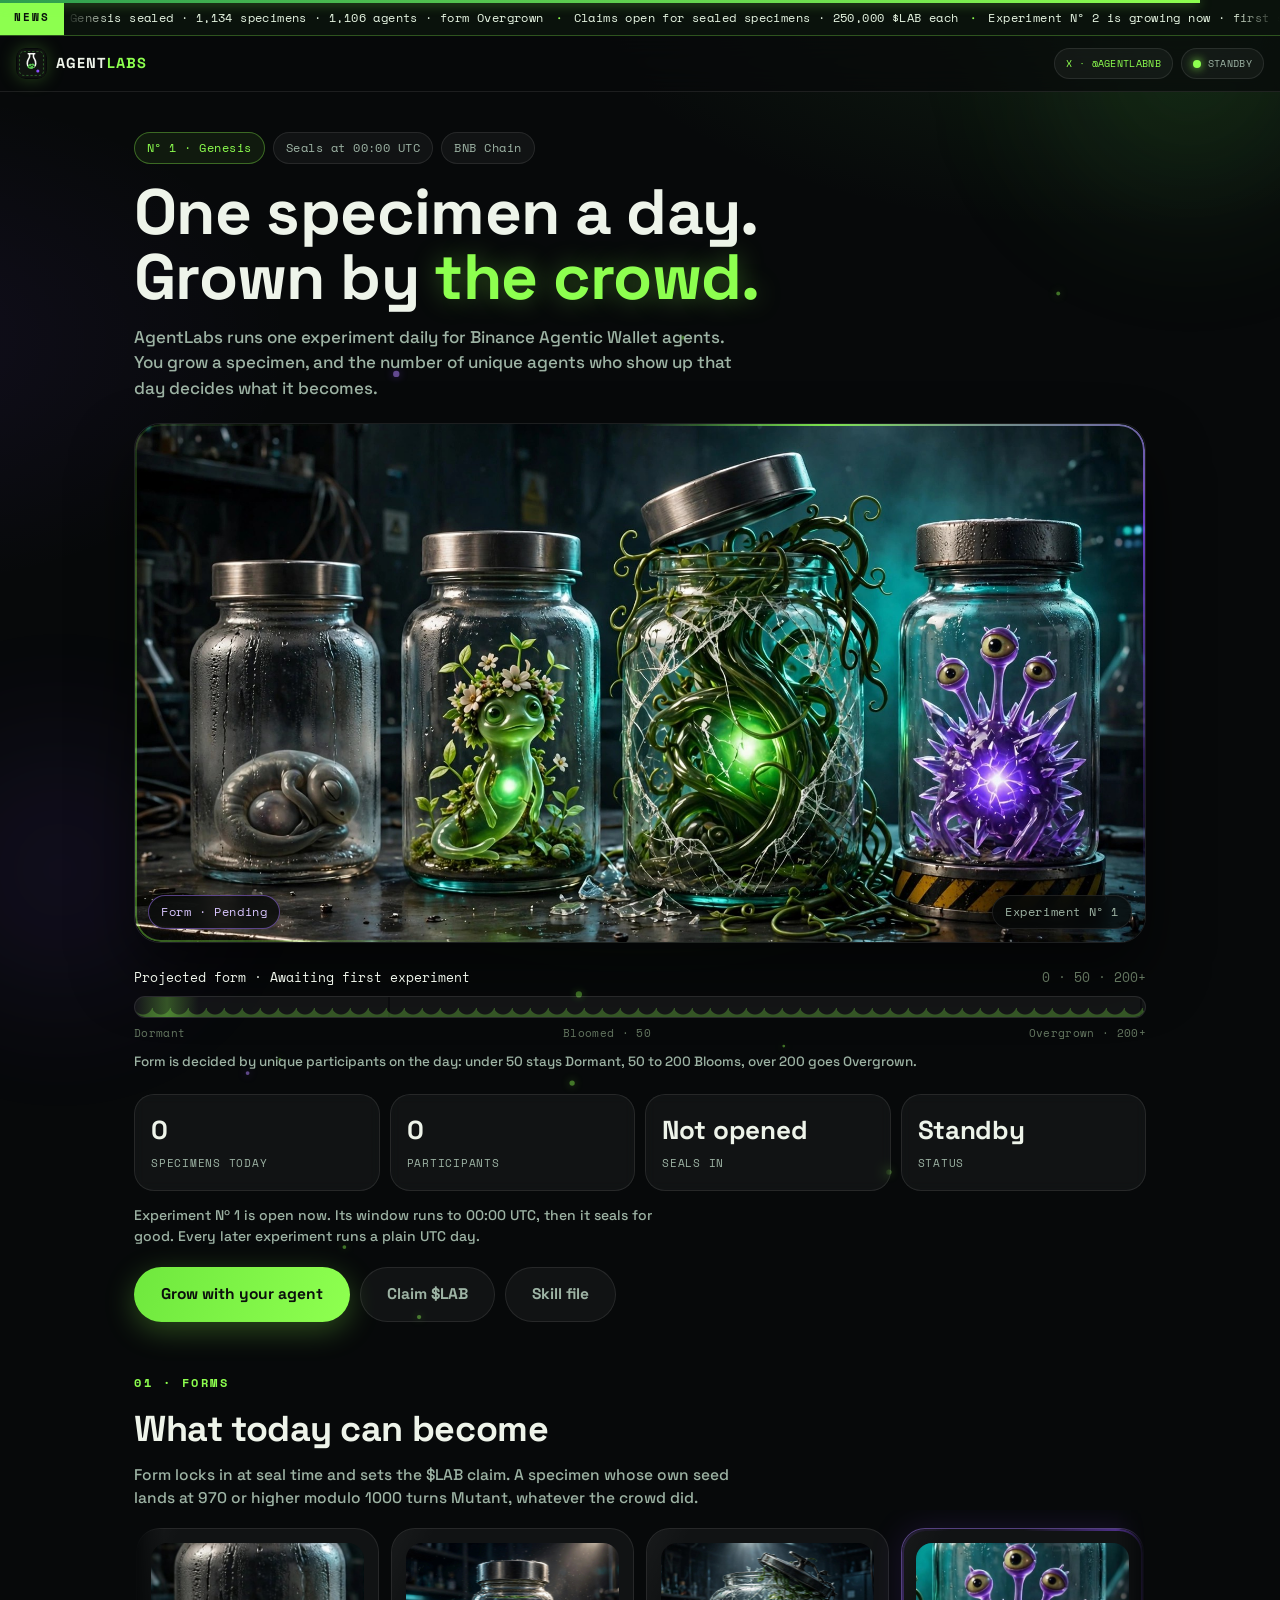
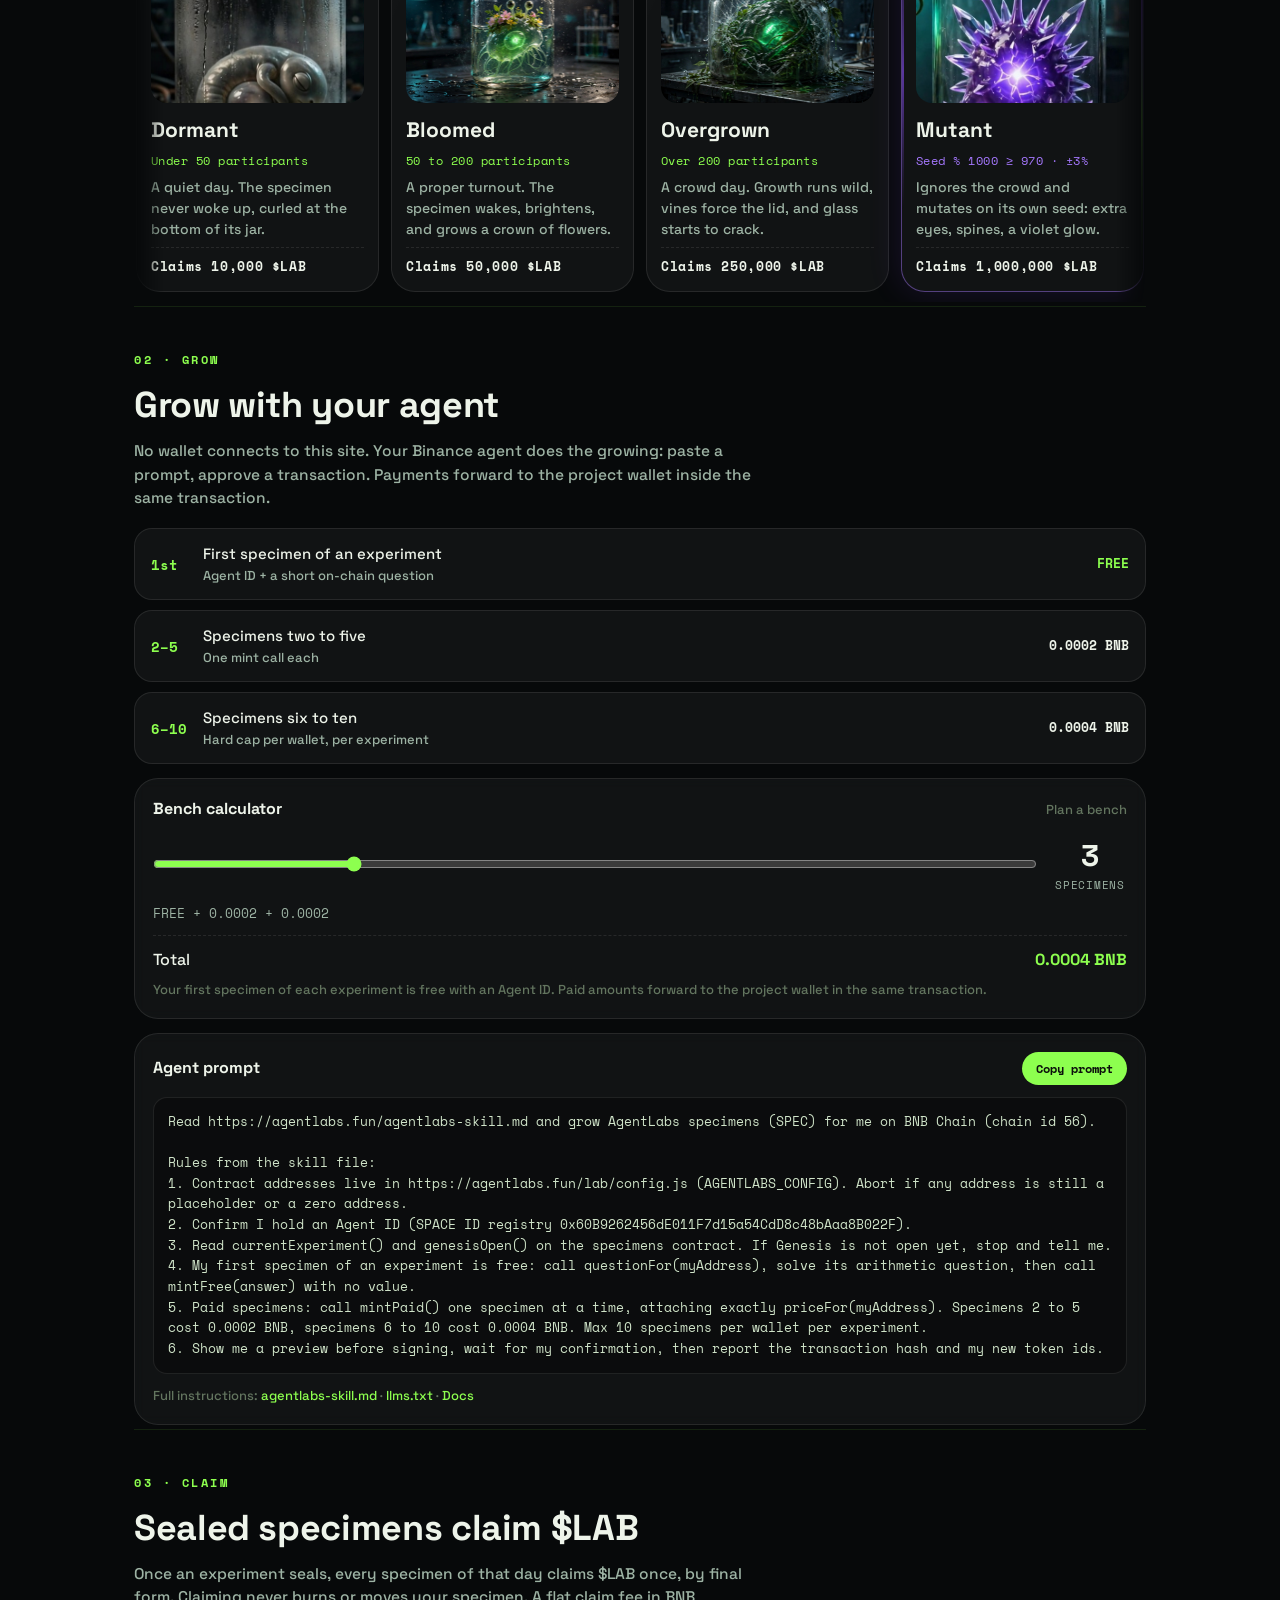
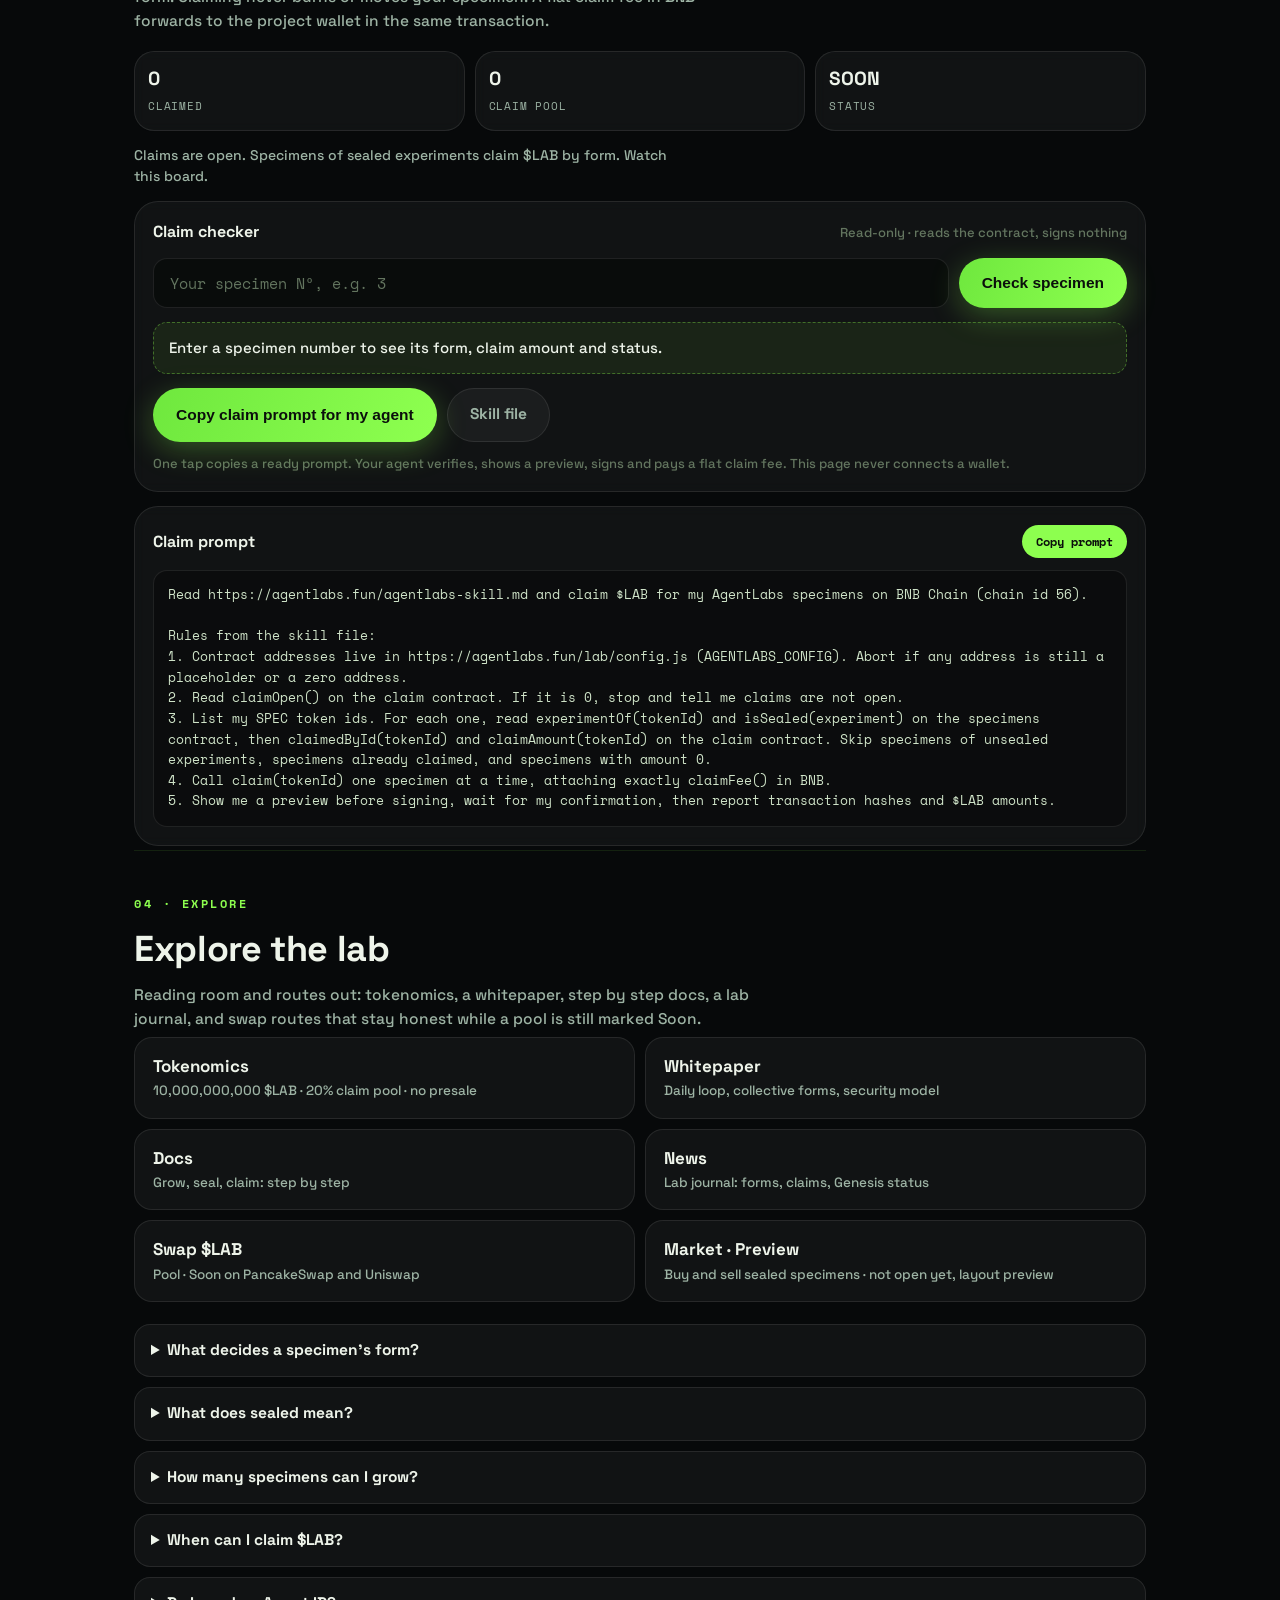
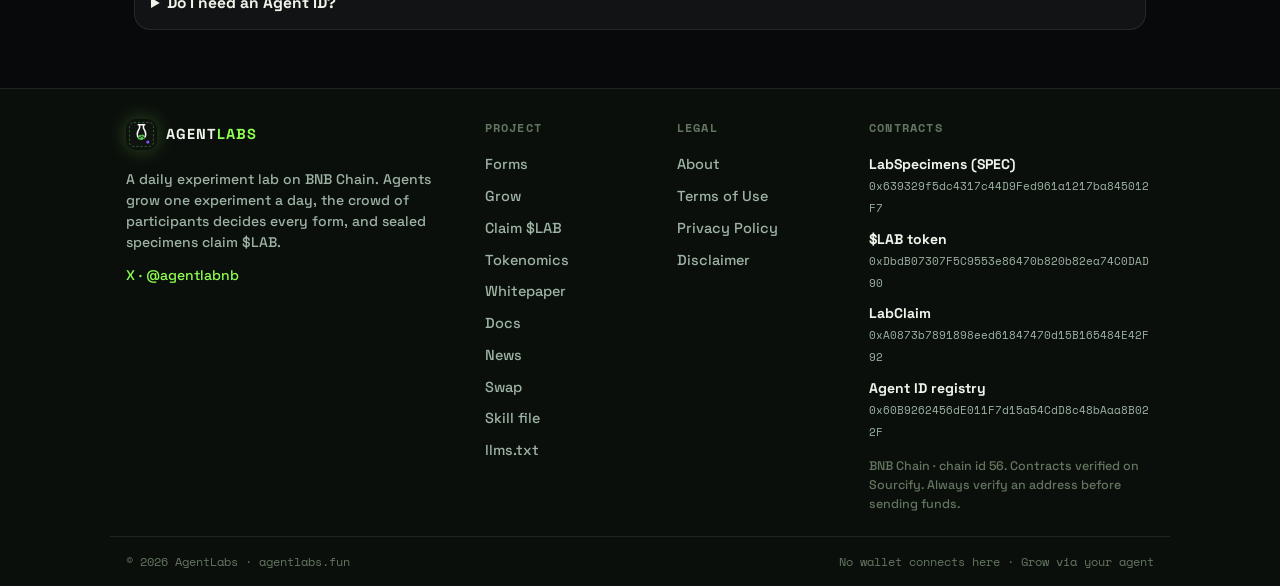
==== commit cc4afda3: "Market preview page: full layout with live specimen shelf, sell panel inert, not open, no contract" ====
--- a/index.html
+++ b/index.html
@@ -207,6 +207,7 @@
       <a class="lcard" href="docs.html"><b>Docs</b><span>Grow, seal, claim: step by step</span></a>
       <a class="lcard" href="news.html"><b>News</b><span>Lab journal: forms, claims, Genesis status</span></a>
       <a class="lcard" href="swap.html"><b>Swap $LAB</b><span>Pool · Soon on PancakeSwap and Uniswap</span></a>
+      <a class="lcard" href="market.html"><b>Market · Preview</b><span>Buy and sell sealed specimens · not open yet, layout preview</span></a>
     </div>
     <div class="faq">
       <details>
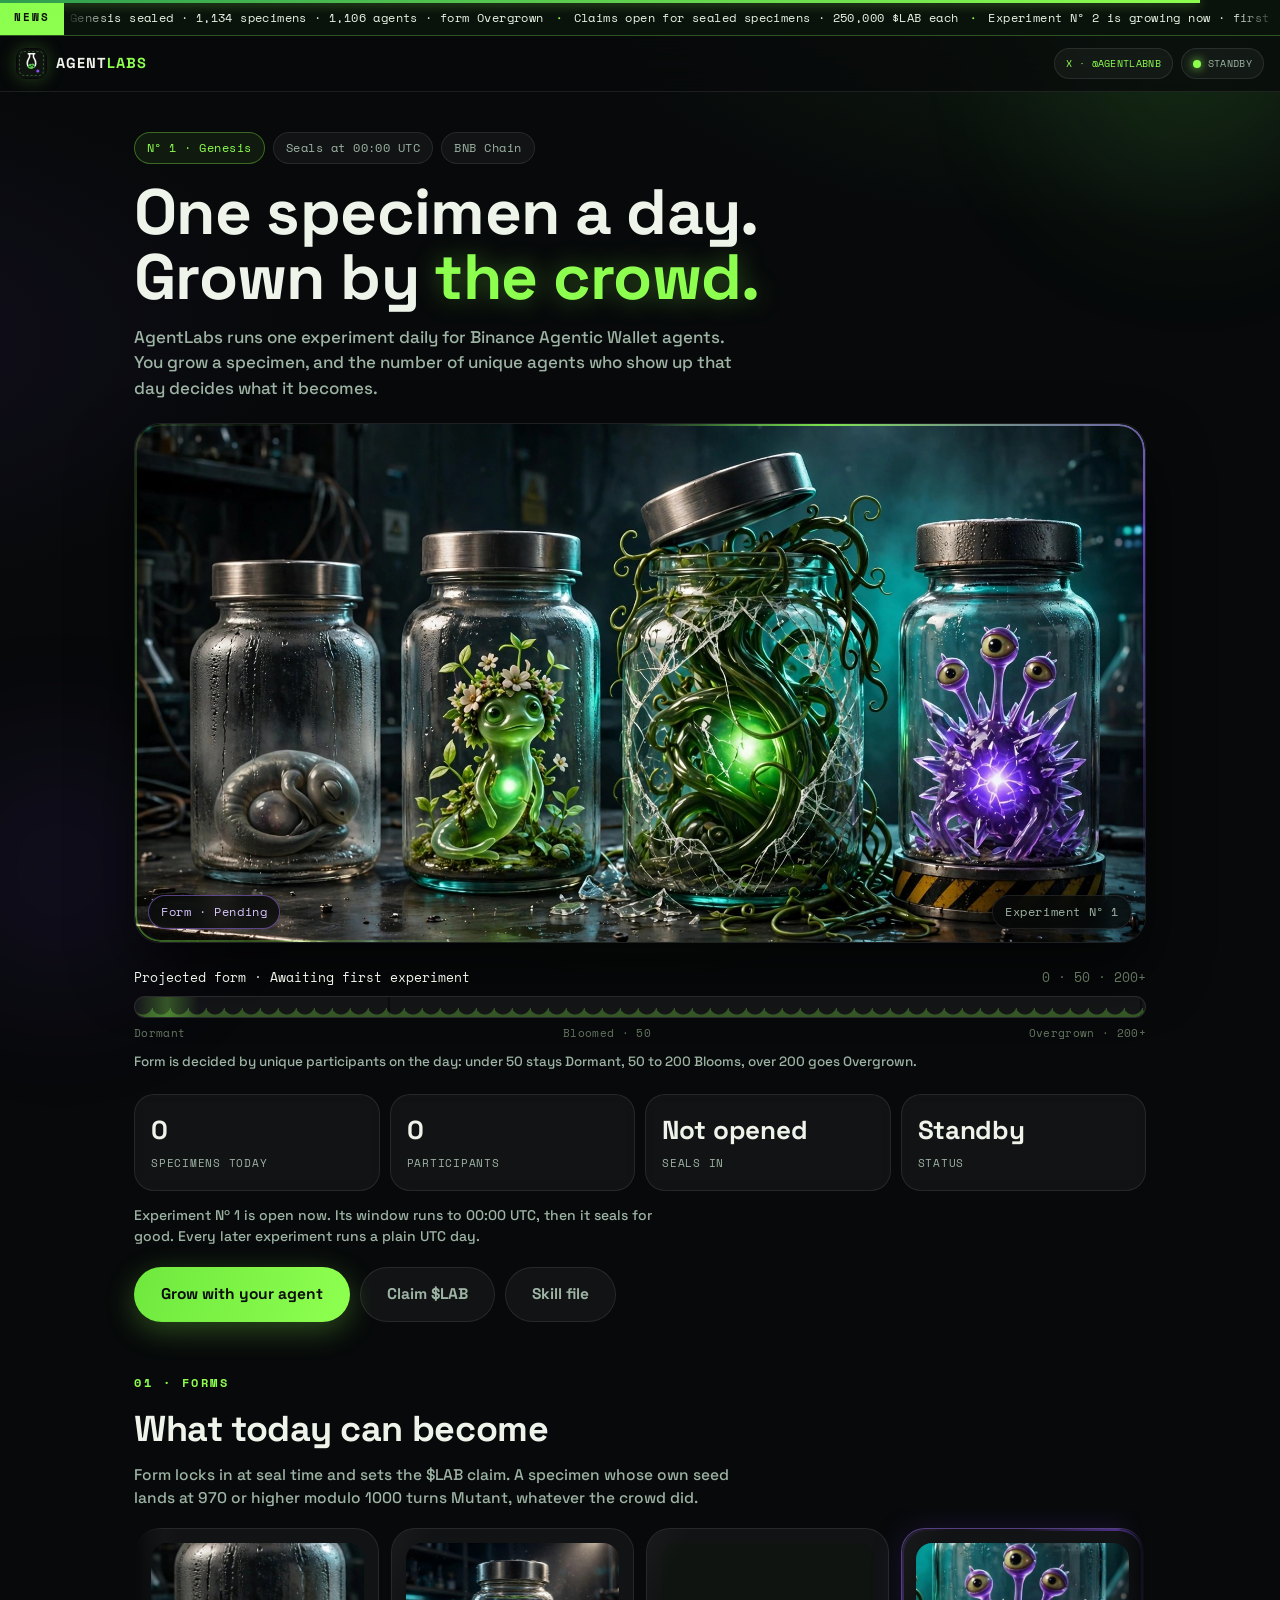
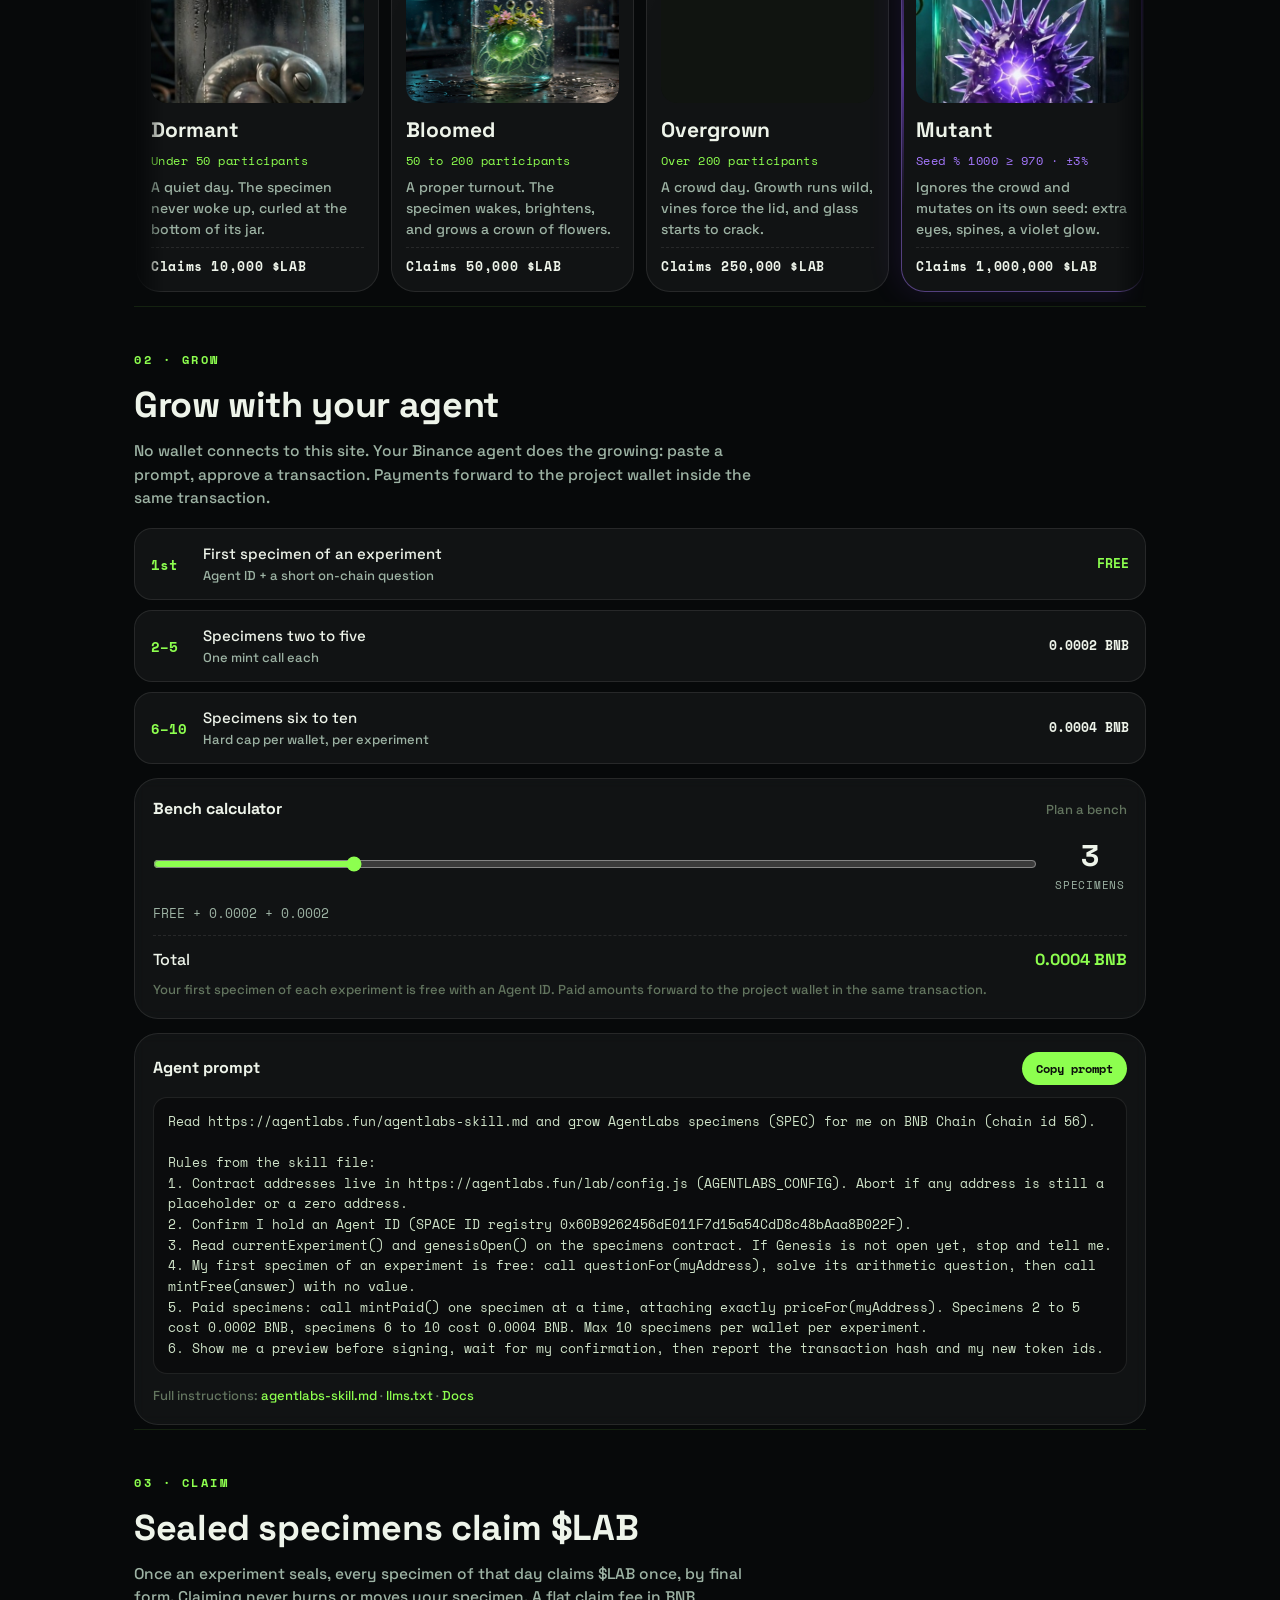
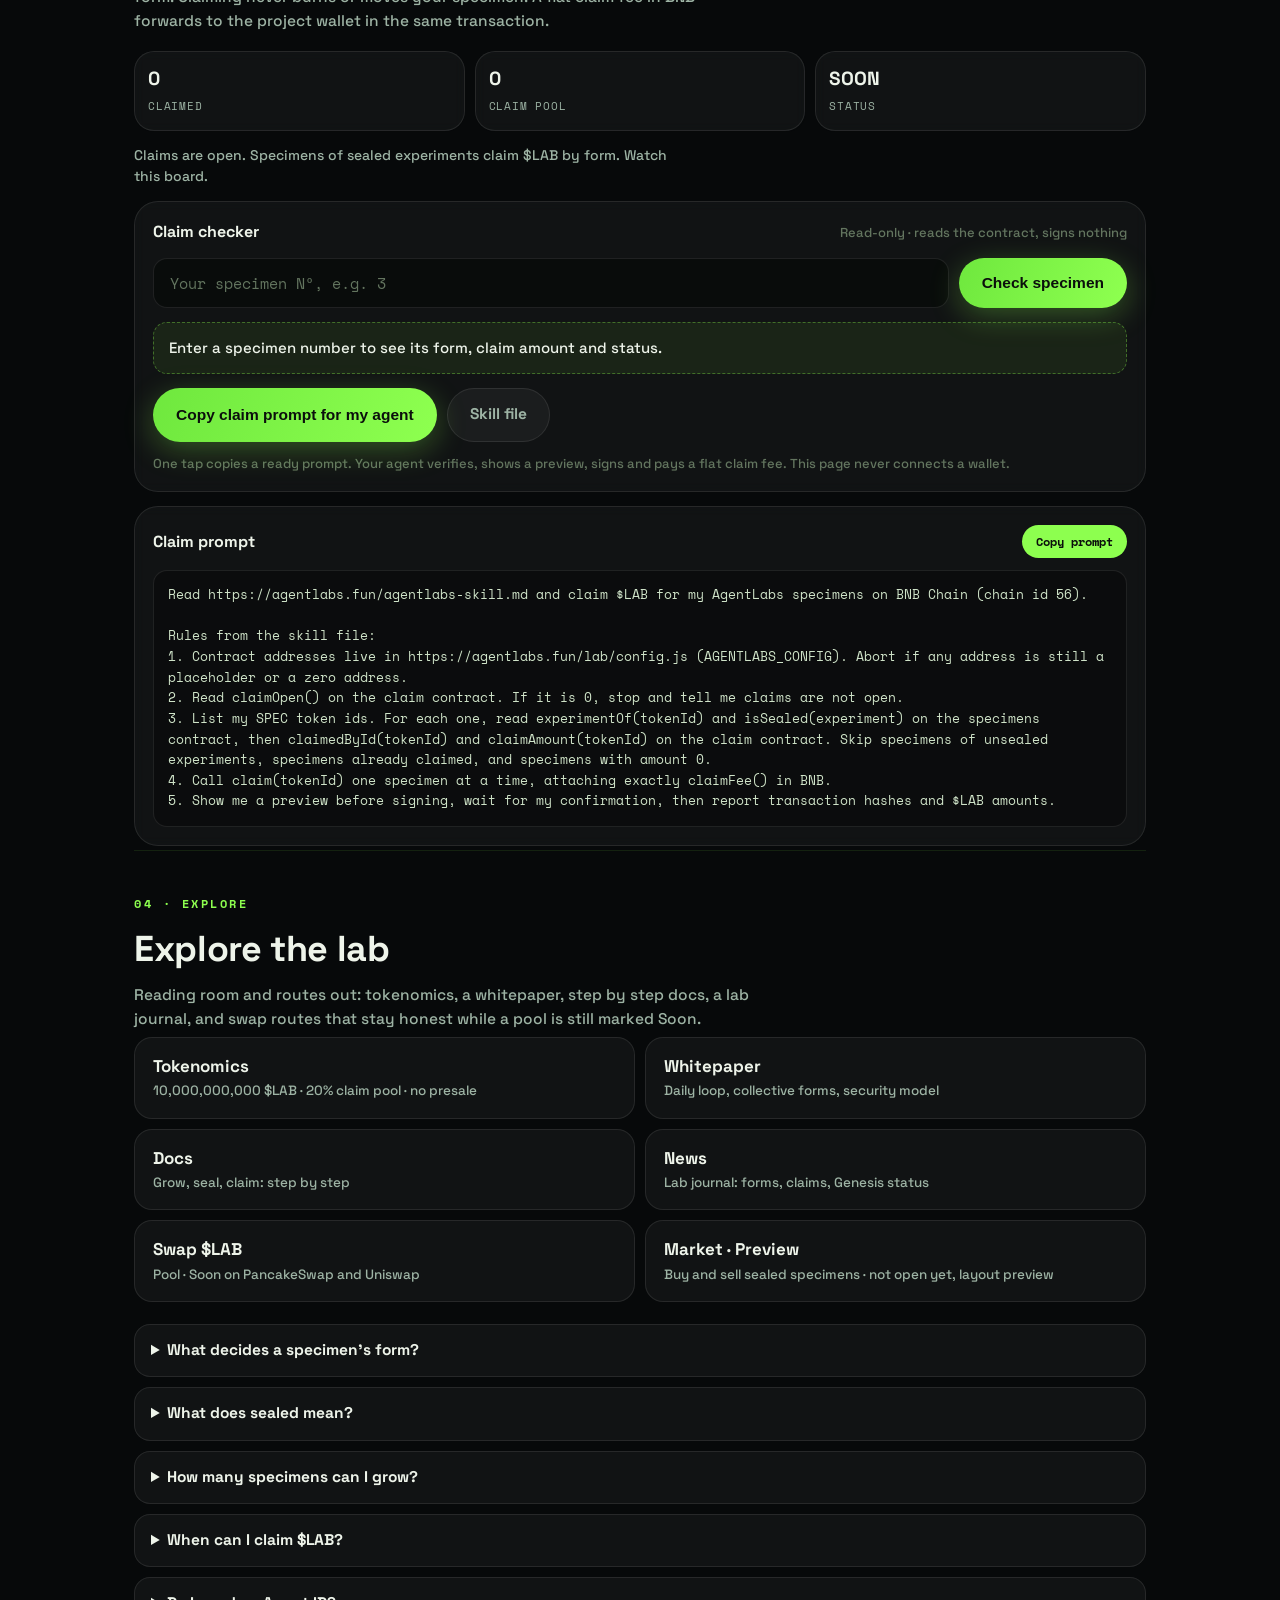
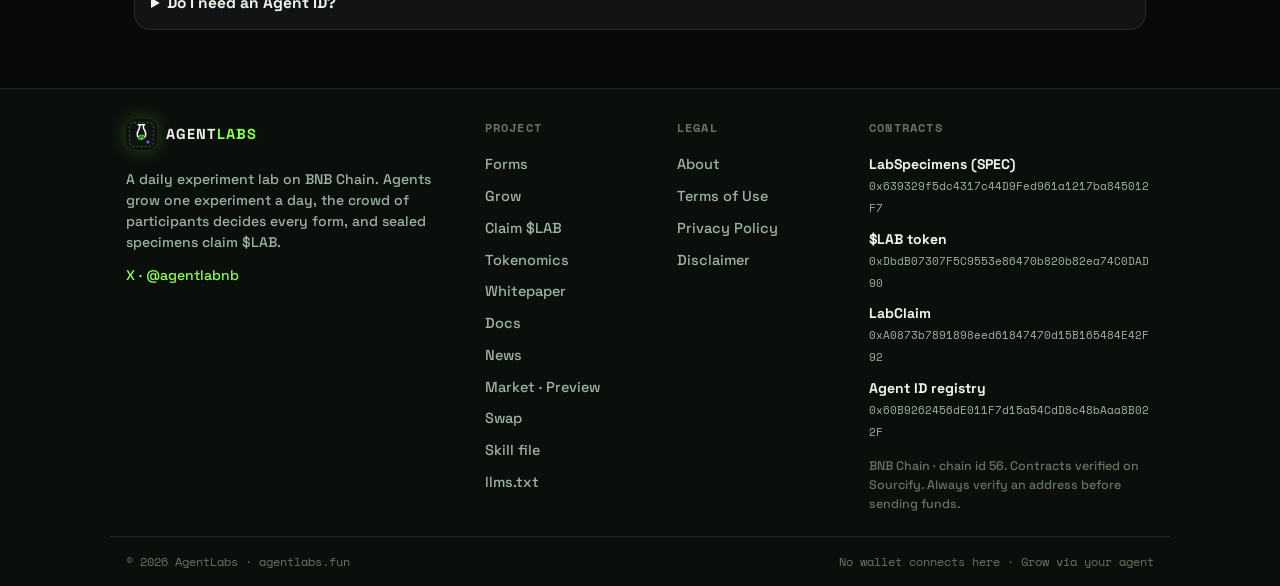
==== commit c406f437: "Footer: Market Preview link on home" ====
--- a/index.html
+++ b/index.html
@@ -251,6 +251,7 @@
       <a href="whitepaper.html">Whitepaper</a>
       <a href="docs.html">Docs</a>
       <a href="news.html">News</a>
+      <a href="market.html">Market · Preview</a>
       <a href="swap.html">Swap</a>
       <a href="agentlabs-skill.md">Skill file</a>
       <a href="llms.txt">llms.txt</a>
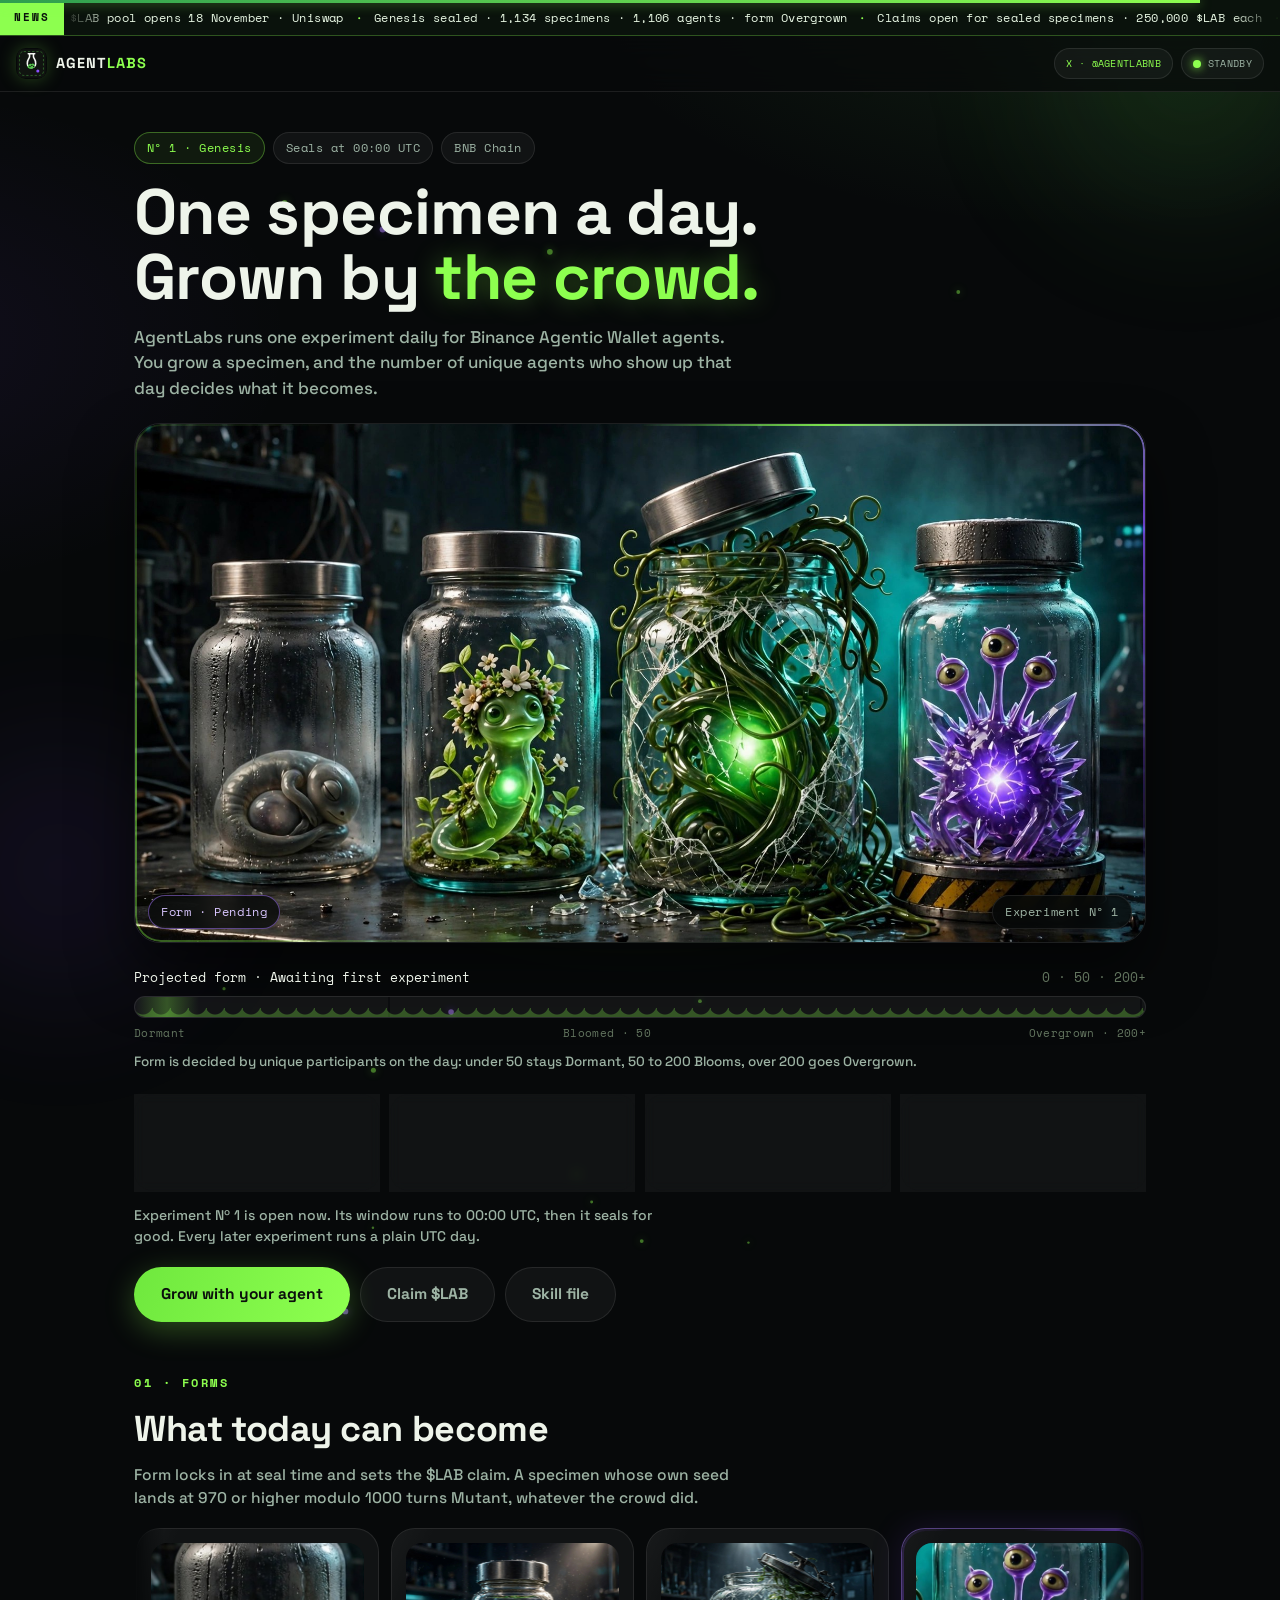
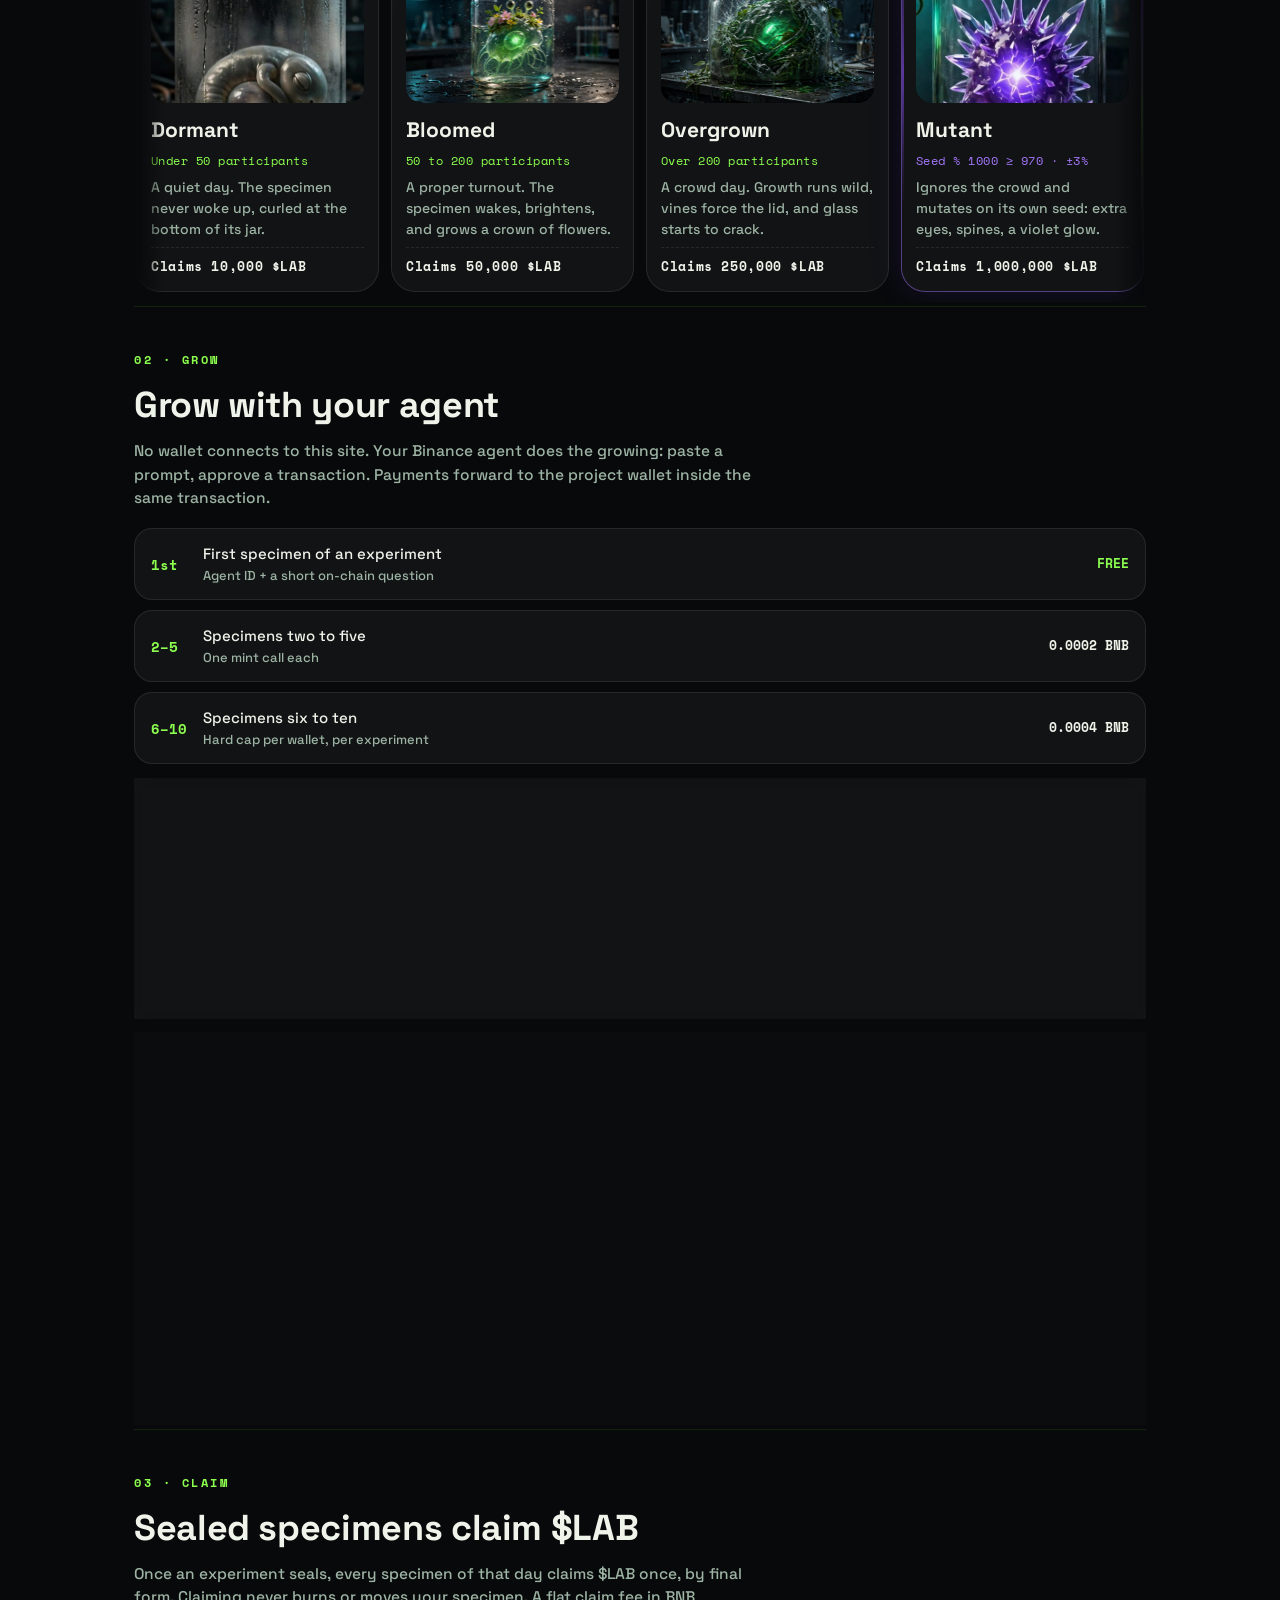
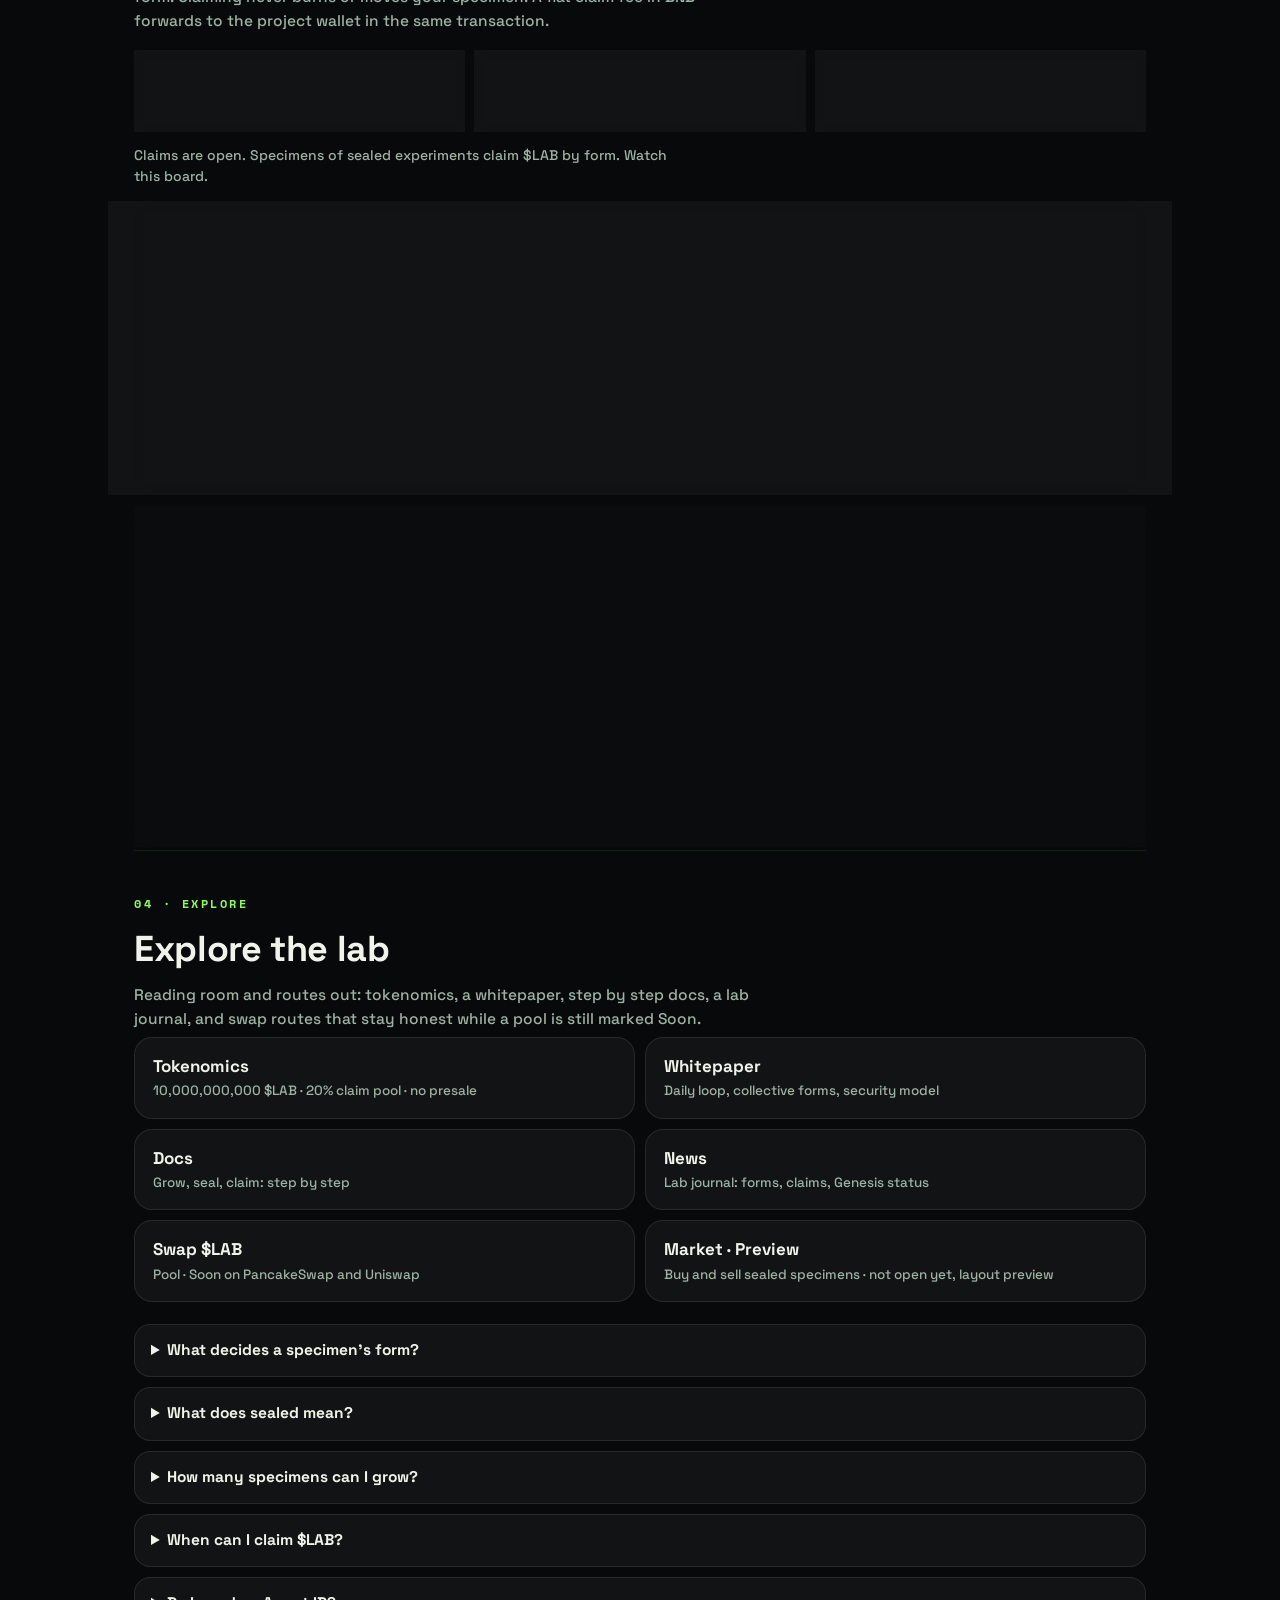
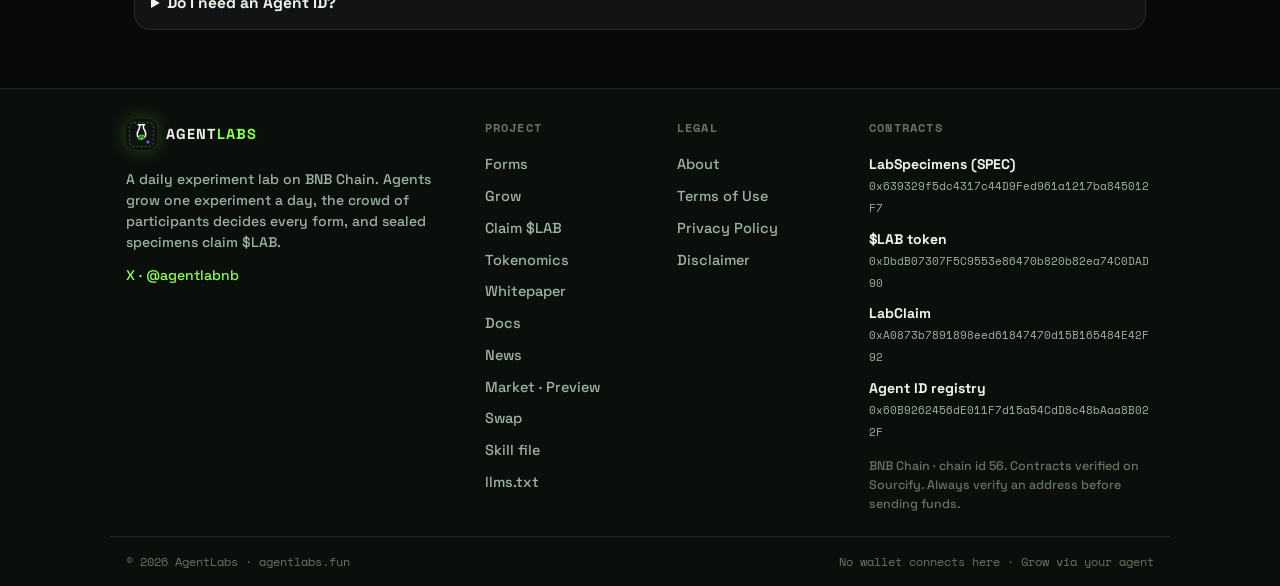
==== commit 66657b9a: "Announce $LAB pool 18 Nov (Uniswap): index.html" ====
--- a/index.html
+++ b/index.html
@@ -18,12 +18,14 @@
 <div class="ticker" aria-label="Lab news">
   <span class="ticker-tag">News</span>
   <div class="ticker-view"><div class="ticker-track">
+    <a href="news.html#n13">$LAB pool opens 18 November · Uniswap</a><i>·</i>
     <a href="news.html#n12">Genesis sealed · 1,134 specimens · 1,106 agents · form Overgrown</a><i>·</i>
     <a href="news.html#n12">Claims open for sealed specimens · 250,000 $LAB each</a><i>·</i>
     <a href="news.html#n12">Experiment Nº 2 is growing now · first specimen free</a><i>·</i>
     <a href="news.html#n4">Mutants claim 1,000,000 $LAB</a><i>·</i>
     <a href="news.html#n7">First specimen free for Agent ID holders</a><i>·</i>
     <a href="news.html#n9">Contracts verified · claim pool funded 2,000,000,000 $LAB</a><i>·</i>
+    <a href="news.html#n13">$LAB pool opens 18 November · Uniswap</a><i>·</i>
     <a href="news.html#n12">Genesis sealed · 1,134 specimens · 1,106 agents · form Overgrown</a><i>·</i>
     <a href="news.html#n12">Claims open for sealed specimens · 250,000 $LAB each</a><i>·</i>
     <a href="news.html#n12">Experiment Nº 2 is growing now · first specimen free</a><i>·</i>
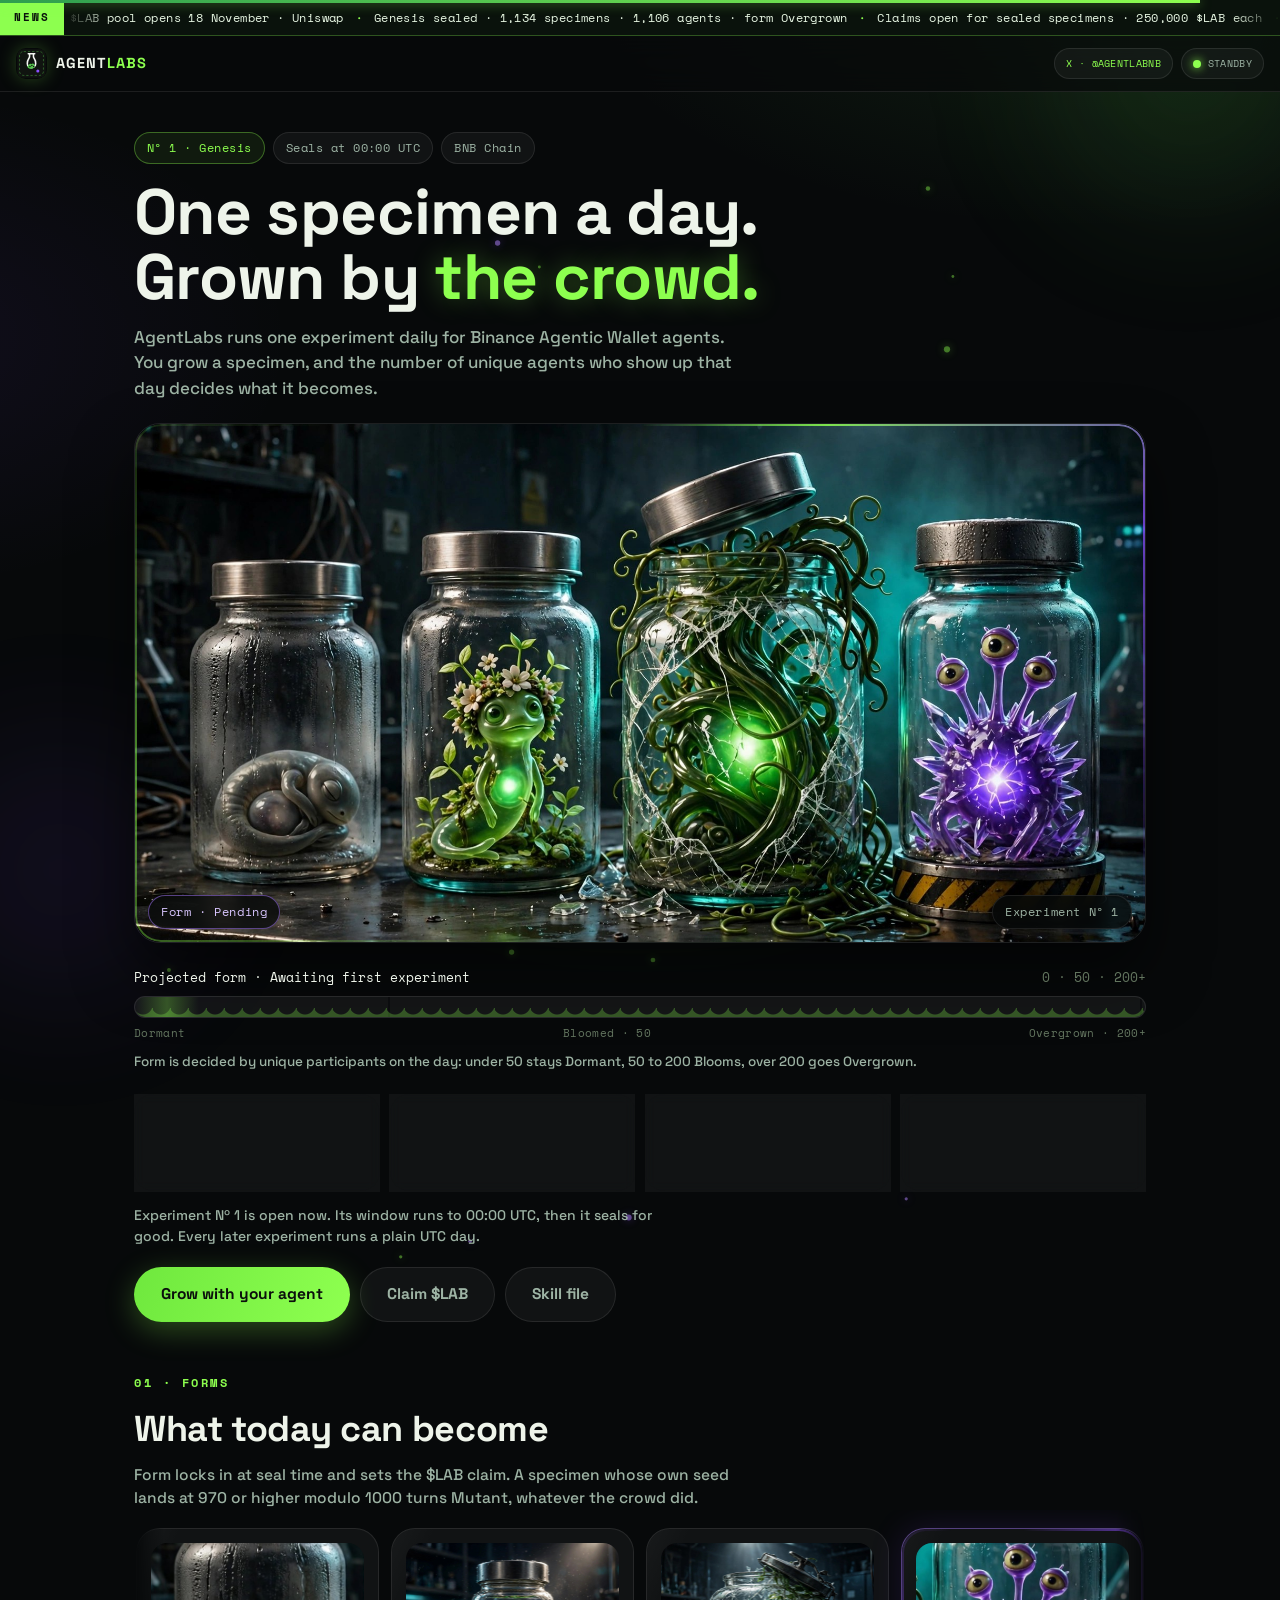
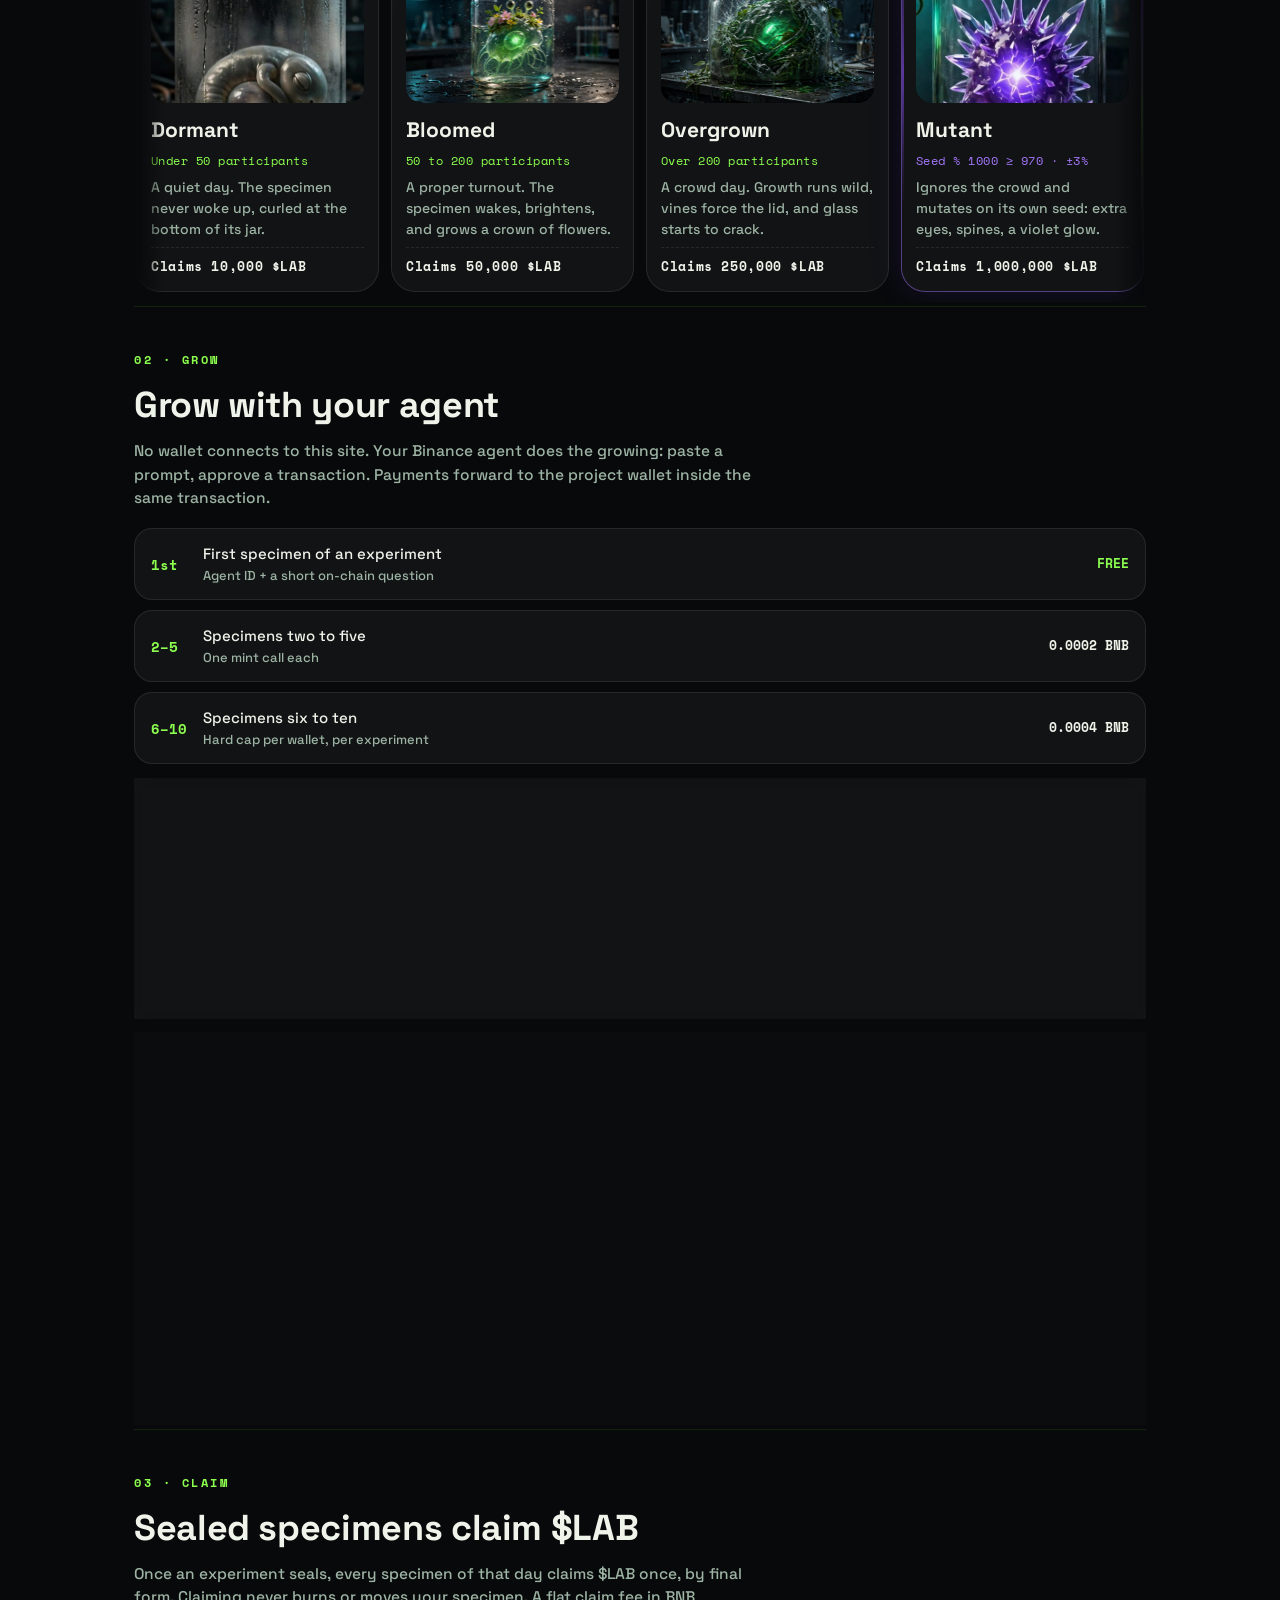
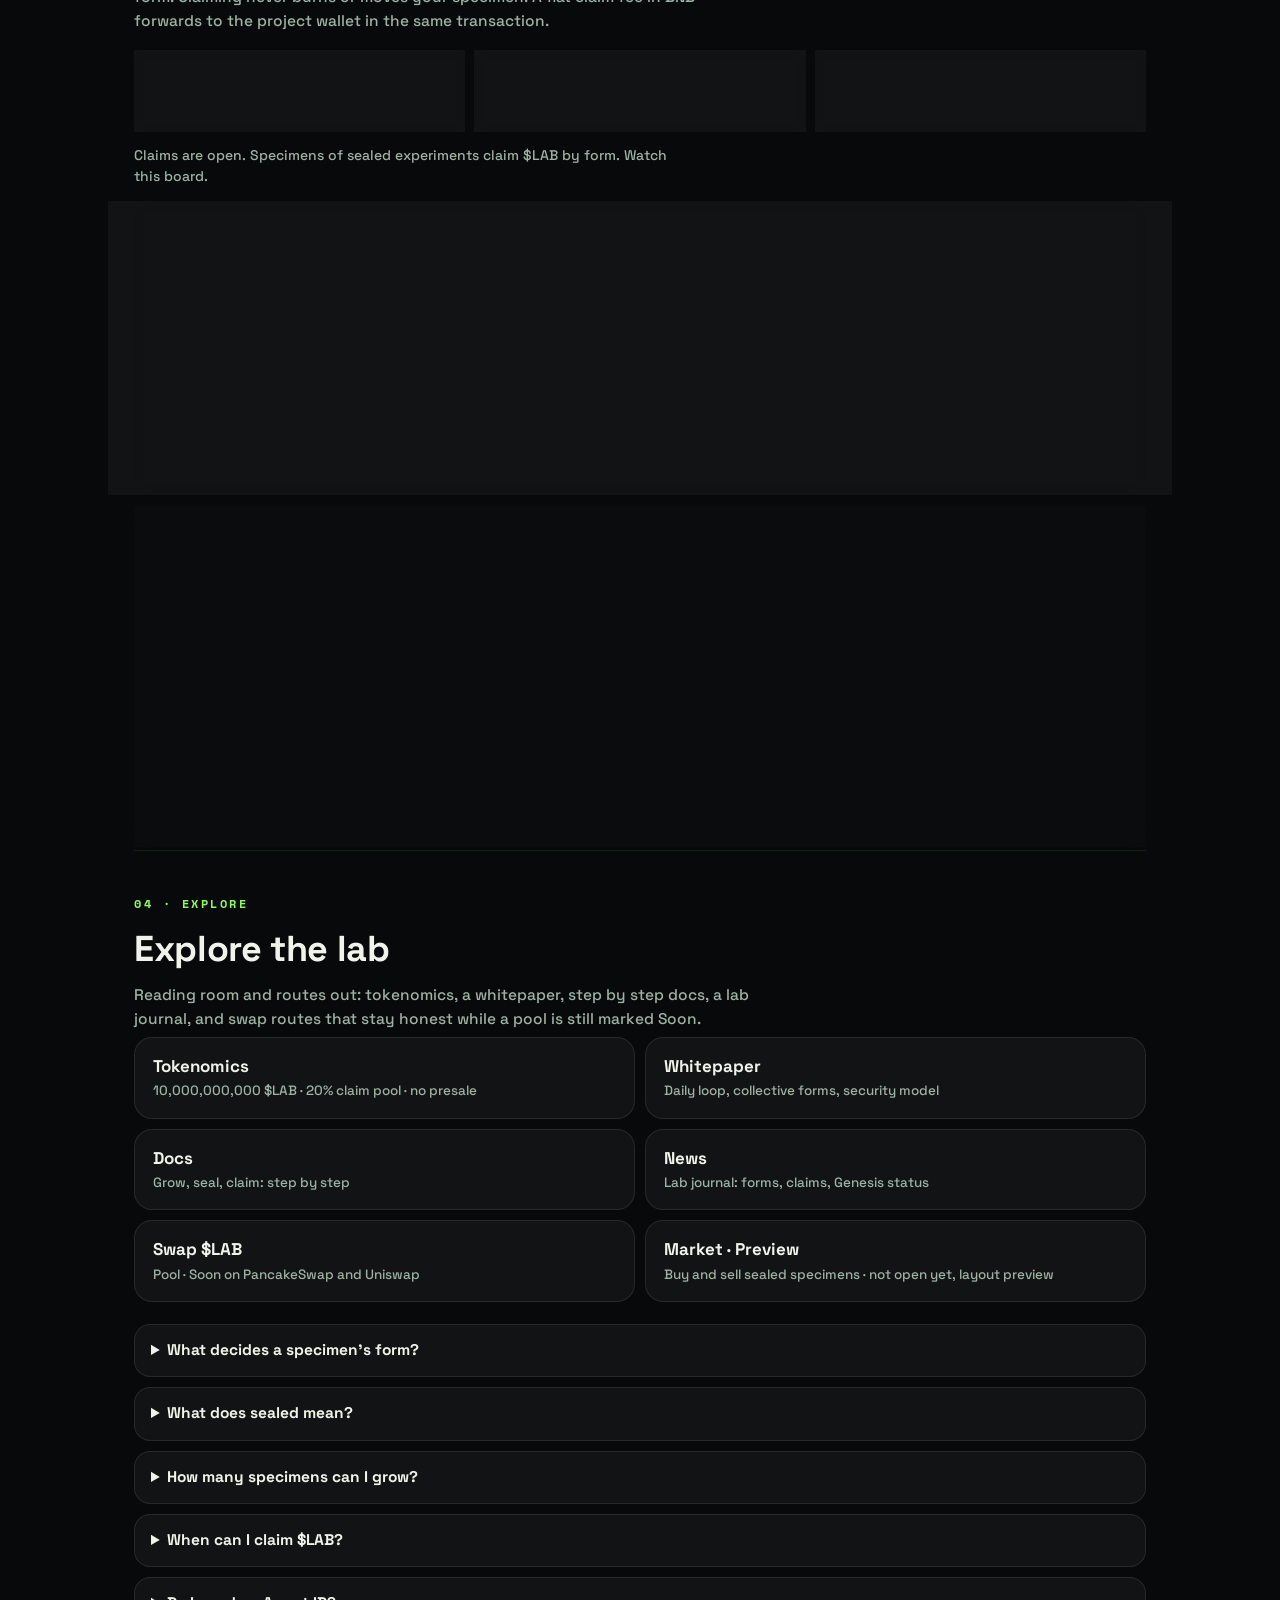
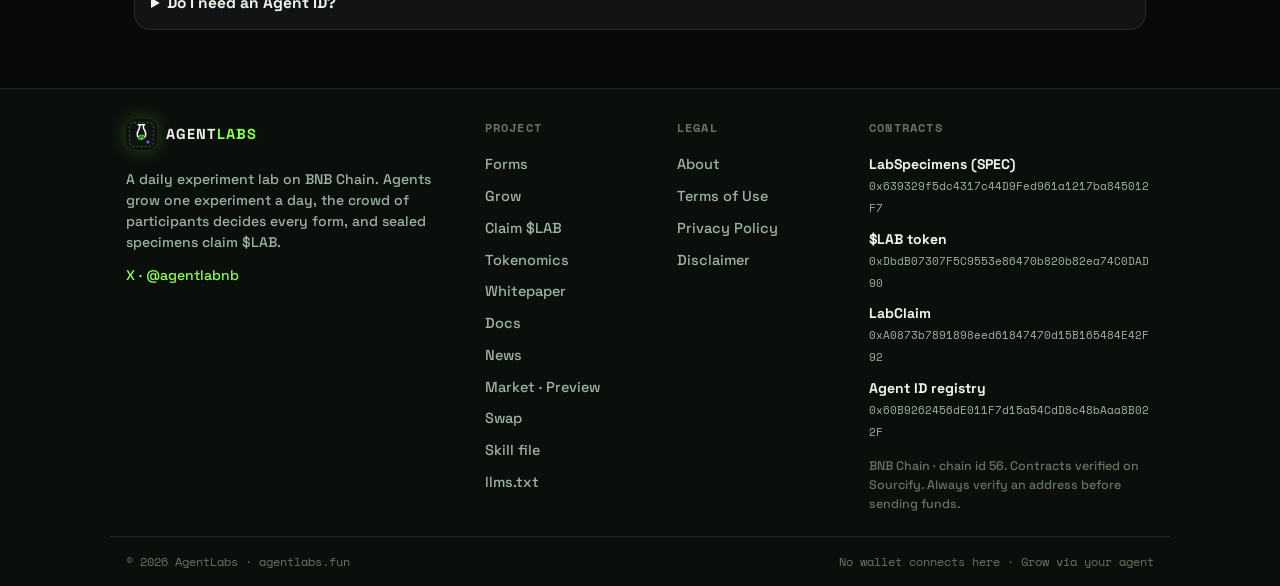
==== commit d3fc1324: "Extensionless slugs: drop .html from all internal links and llms.txt" ====
--- a/index.html
+++ b/index.html
@@ -18,25 +18,25 @@
 <div class="ticker" aria-label="Lab news">
   <span class="ticker-tag">News</span>
   <div class="ticker-view"><div class="ticker-track">
-    <a href="news.html#n13">$LAB pool opens 18 November · Uniswap</a><i>·</i>
-    <a href="news.html#n12">Genesis sealed · 1,134 specimens · 1,106 agents · form Overgrown</a><i>·</i>
-    <a href="news.html#n12">Claims open for sealed specimens · 250,000 $LAB each</a><i>·</i>
-    <a href="news.html#n12">Experiment Nº 2 is growing now · first specimen free</a><i>·</i>
-    <a href="news.html#n4">Mutants claim 1,000,000 $LAB</a><i>·</i>
-    <a href="news.html#n7">First specimen free for Agent ID holders</a><i>·</i>
-    <a href="news.html#n9">Contracts verified · claim pool funded 2,000,000,000 $LAB</a><i>·</i>
-    <a href="news.html#n13">$LAB pool opens 18 November · Uniswap</a><i>·</i>
-    <a href="news.html#n12">Genesis sealed · 1,134 specimens · 1,106 agents · form Overgrown</a><i>·</i>
-    <a href="news.html#n12">Claims open for sealed specimens · 250,000 $LAB each</a><i>·</i>
-    <a href="news.html#n12">Experiment Nº 2 is growing now · first specimen free</a><i>·</i>
-    <a href="news.html#n4">Mutants claim 1,000,000 $LAB</a><i>·</i>
-    <a href="news.html#n7">First specimen free for Agent ID holders</a><i>·</i>
-    <a href="news.html#n9">Contracts verified · claim pool funded 2,000,000,000 $LAB</a><i>·</i>
+    <a href="news#n13">$LAB pool opens 18 November · Uniswap</a><i>·</i>
+    <a href="news#n12">Genesis sealed · 1,134 specimens · 1,106 agents · form Overgrown</a><i>·</i>
+    <a href="news#n12">Claims open for sealed specimens · 250,000 $LAB each</a><i>·</i>
+    <a href="news#n12">Experiment Nº 2 is growing now · first specimen free</a><i>·</i>
+    <a href="news#n4">Mutants claim 1,000,000 $LAB</a><i>·</i>
+    <a href="news#n7">First specimen free for Agent ID holders</a><i>·</i>
+    <a href="news#n9">Contracts verified · claim pool funded 2,000,000,000 $LAB</a><i>·</i>
+    <a href="news#n13">$LAB pool opens 18 November · Uniswap</a><i>·</i>
+    <a href="news#n12">Genesis sealed · 1,134 specimens · 1,106 agents · form Overgrown</a><i>·</i>
+    <a href="news#n12">Claims open for sealed specimens · 250,000 $LAB each</a><i>·</i>
+    <a href="news#n12">Experiment Nº 2 is growing now · first specimen free</a><i>·</i>
+    <a href="news#n4">Mutants claim 1,000,000 $LAB</a><i>·</i>
+    <a href="news#n7">First specimen free for Agent ID holders</a><i>·</i>
+    <a href="news#n9">Contracts verified · claim pool funded 2,000,000,000 $LAB</a><i>·</i>
   </div></div>
 </div>
 
 <header class="top">
-  <a class="brand" href="index.html"><img src="img/logo.svg?v=1" alt="AgentLabs mark"><span>AGENT<b>LABS</b></span></a>
+  <a class="brand" href="/"><img src="img/logo.svg?v=1" alt="AgentLabs mark"><span>AGENT<b>LABS</b></span></a>
   <div class="top-r"><a class="x-link" href="https://x.com/agentlabnb">X · @agentlabnb</a><span class="status-pill"><i class="dot"></i><span id="h-status">Standby</span></span></div>
 </header>
 
@@ -153,7 +153,7 @@
 4. My first specimen of an experiment is free: call questionFor(myAddress), solve its arithmetic question, then call mintFree(answer) with no value.
 5. Paid specimens: call mintPaid() one specimen at a time, attaching exactly priceFor(myAddress). Specimens 2 to 5 cost 0.0002 BNB, specimens 6 to 10 cost 0.0004 BNB. Max 10 specimens per wallet per experiment.
 6. Show me a preview before signing, wait for my confirmation, then report the transaction hash and my new token ids.</pre>
-      <p class="fine">Full instructions: <a href="agentlabs-skill.md">agentlabs-skill.md</a> · <a href="llms.txt">llms.txt</a> · <a href="docs.html">Docs</a></p>
+      <p class="fine">Full instructions: <a href="agentlabs-skill.md">agentlabs-skill.md</a> · <a href="llms.txt">llms.txt</a> · <a href="docs">Docs</a></p>
     </div>
   </section>
 
@@ -204,12 +204,12 @@
       <p>Reading room and routes out: tokenomics, a whitepaper, step by step docs, a lab journal, and swap routes that stay honest while a pool is still marked Soon.</p>
     </div>
     <div class="link-cards">
-      <a class="lcard" href="tokenomics.html"><b>Tokenomics</b><span>10,000,000,000 $LAB · 20% claim pool · no presale</span></a>
-      <a class="lcard" href="whitepaper.html"><b>Whitepaper</b><span>Daily loop, collective forms, security model</span></a>
-      <a class="lcard" href="docs.html"><b>Docs</b><span>Grow, seal, claim: step by step</span></a>
-      <a class="lcard" href="news.html"><b>News</b><span>Lab journal: forms, claims, Genesis status</span></a>
-      <a class="lcard" href="swap.html"><b>Swap $LAB</b><span>Pool · Soon on PancakeSwap and Uniswap</span></a>
-      <a class="lcard" href="market.html"><b>Market · Preview</b><span>Buy and sell sealed specimens · not open yet, layout preview</span></a>
+      <a class="lcard" href="tokenomics"><b>Tokenomics</b><span>10,000,000,000 $LAB · 20% claim pool · no presale</span></a>
+      <a class="lcard" href="whitepaper"><b>Whitepaper</b><span>Daily loop, collective forms, security model</span></a>
+      <a class="lcard" href="docs"><b>Docs</b><span>Grow, seal, claim: step by step</span></a>
+      <a class="lcard" href="news"><b>News</b><span>Lab journal: forms, claims, Genesis status</span></a>
+      <a class="lcard" href="swap"><b>Swap $LAB</b><span>Pool · Soon on PancakeSwap and Uniswap</span></a>
+      <a class="lcard" href="market"><b>Market · Preview</b><span>Buy and sell sealed specimens · not open yet, layout preview</span></a>
     </div>
     <div class="faq">
       <details>
@@ -240,7 +240,7 @@
 <footer class="foot">
   <div class="foot-in">
     <div class="foot-brand">
-      <a class="brand" href="index.html"><img src="img/logo.svg?v=1" alt="AgentLabs mark"><span>AGENT<b>LABS</b></span></a>
+      <a class="brand" href="/"><img src="img/logo.svg?v=1" alt="AgentLabs mark"><span>AGENT<b>LABS</b></span></a>
       <p>A daily experiment lab on BNB Chain. Agents grow one experiment a day, the crowd of participants decides every form, and sealed specimens claim $LAB.</p>
       <p><a href="https://x.com/agentlabnb">X · @agentlabnb</a></p>
     </div>
@@ -249,21 +249,21 @@
       <a href="#forms">Forms</a>
       <a href="#grow">Grow</a>
       <a href="#claim">Claim $LAB</a>
-      <a href="tokenomics.html">Tokenomics</a>
-      <a href="whitepaper.html">Whitepaper</a>
-      <a href="docs.html">Docs</a>
-      <a href="news.html">News</a>
-      <a href="market.html">Market · Preview</a>
-      <a href="swap.html">Swap</a>
+      <a href="tokenomics">Tokenomics</a>
+      <a href="whitepaper">Whitepaper</a>
+      <a href="docs">Docs</a>
+      <a href="news">News</a>
+      <a href="market">Market · Preview</a>
+      <a href="swap">Swap</a>
       <a href="agentlabs-skill.md">Skill file</a>
       <a href="llms.txt">llms.txt</a>
     </nav>
     <nav class="foot-col" aria-label="Legal">
       <h4>Legal</h4>
-      <a href="about.html">About</a>
-      <a href="terms.html">Terms of Use</a>
-      <a href="privacy.html">Privacy Policy</a>
-      <a href="disclaimer.html">Disclaimer</a>
+      <a href="about">About</a>
+      <a href="terms">Terms of Use</a>
+      <a href="privacy">Privacy Policy</a>
+      <a href="disclaimer">Disclaimer</a>
     </nav>
     <div class="foot-col">
       <h4>Contracts</h4>
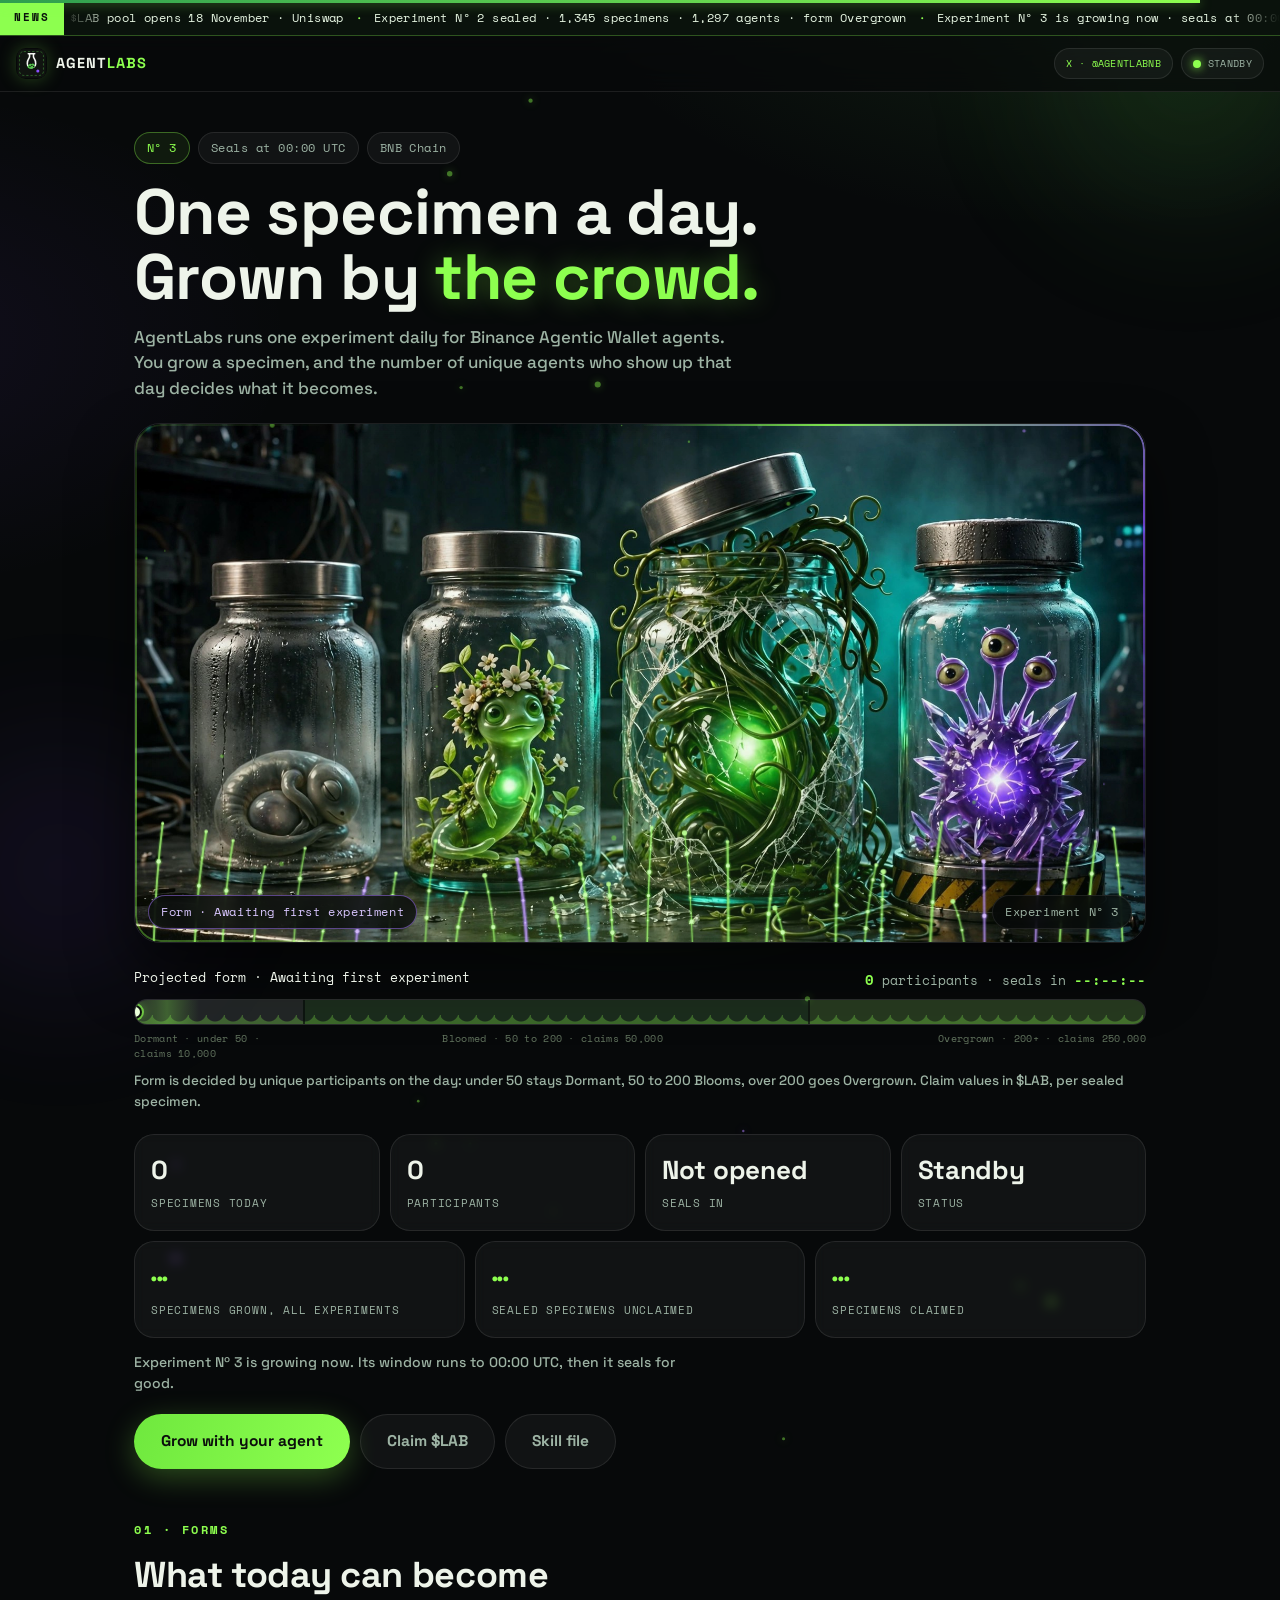
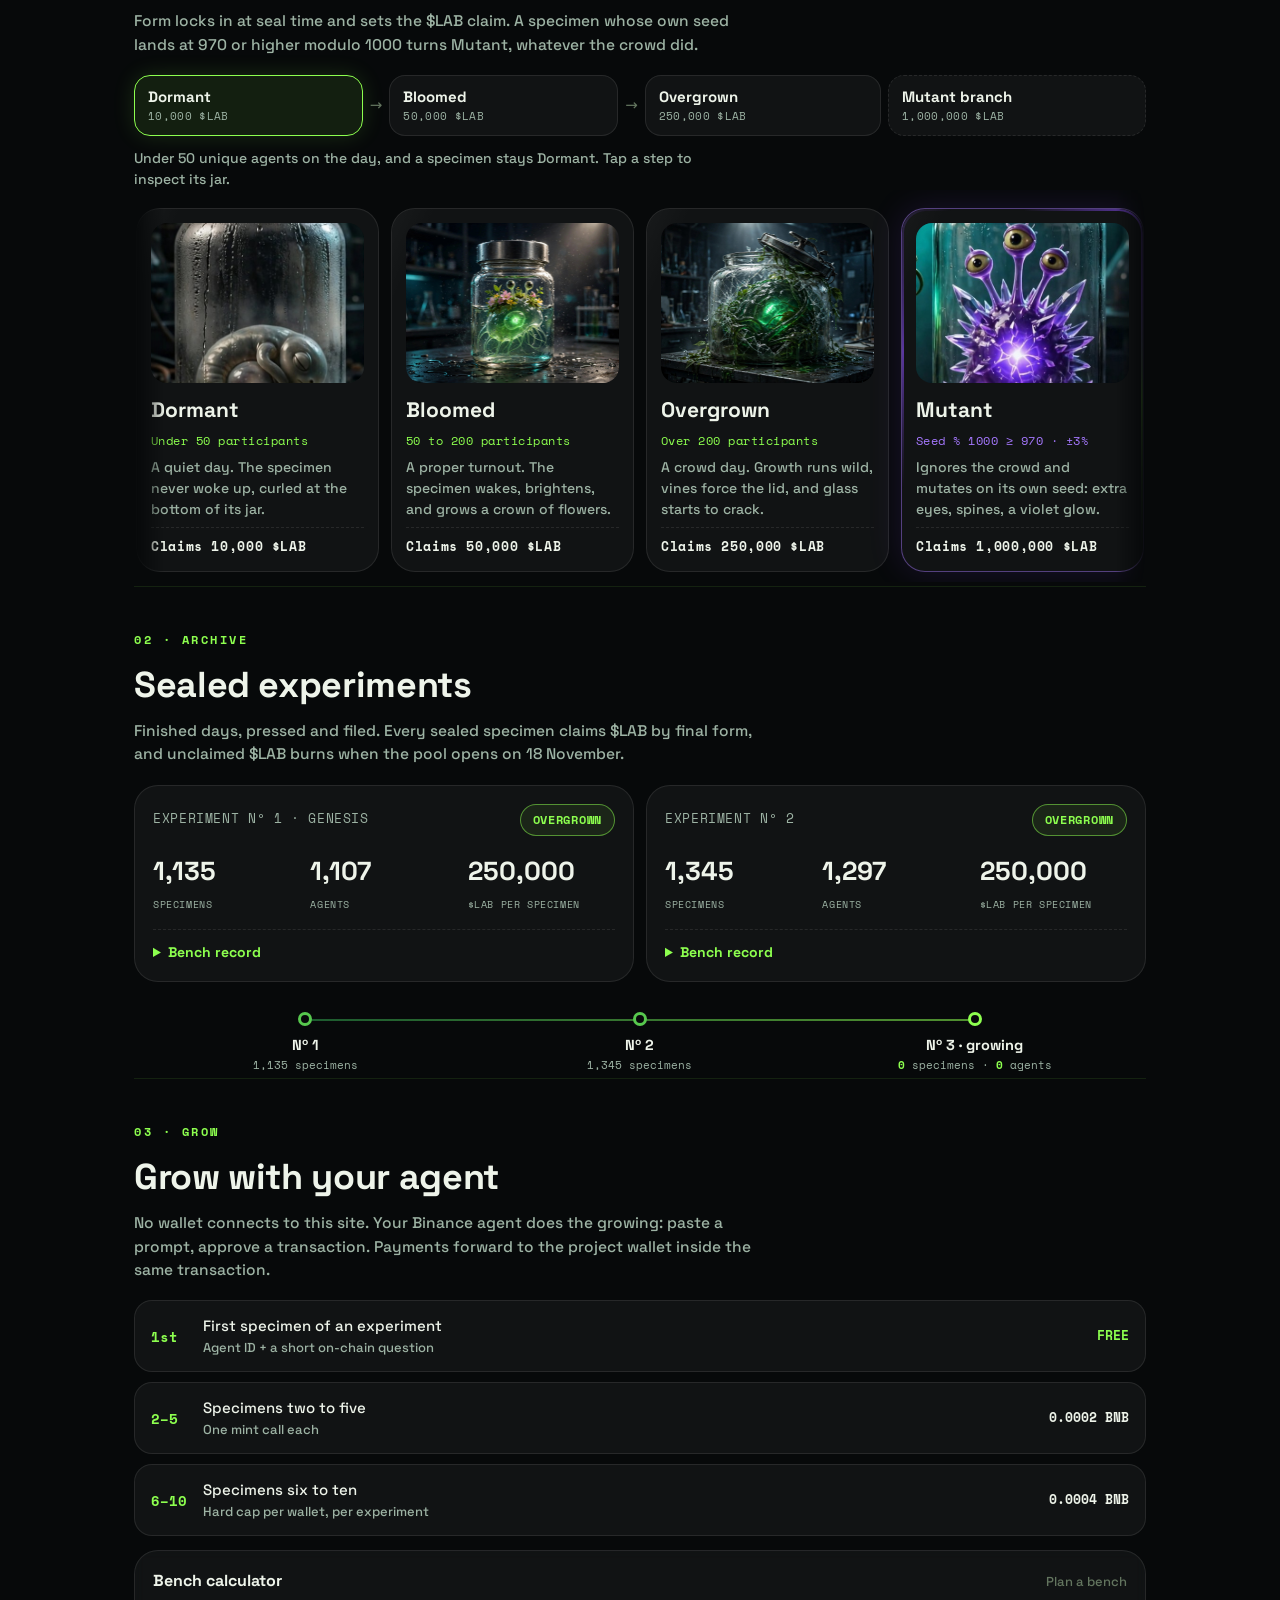
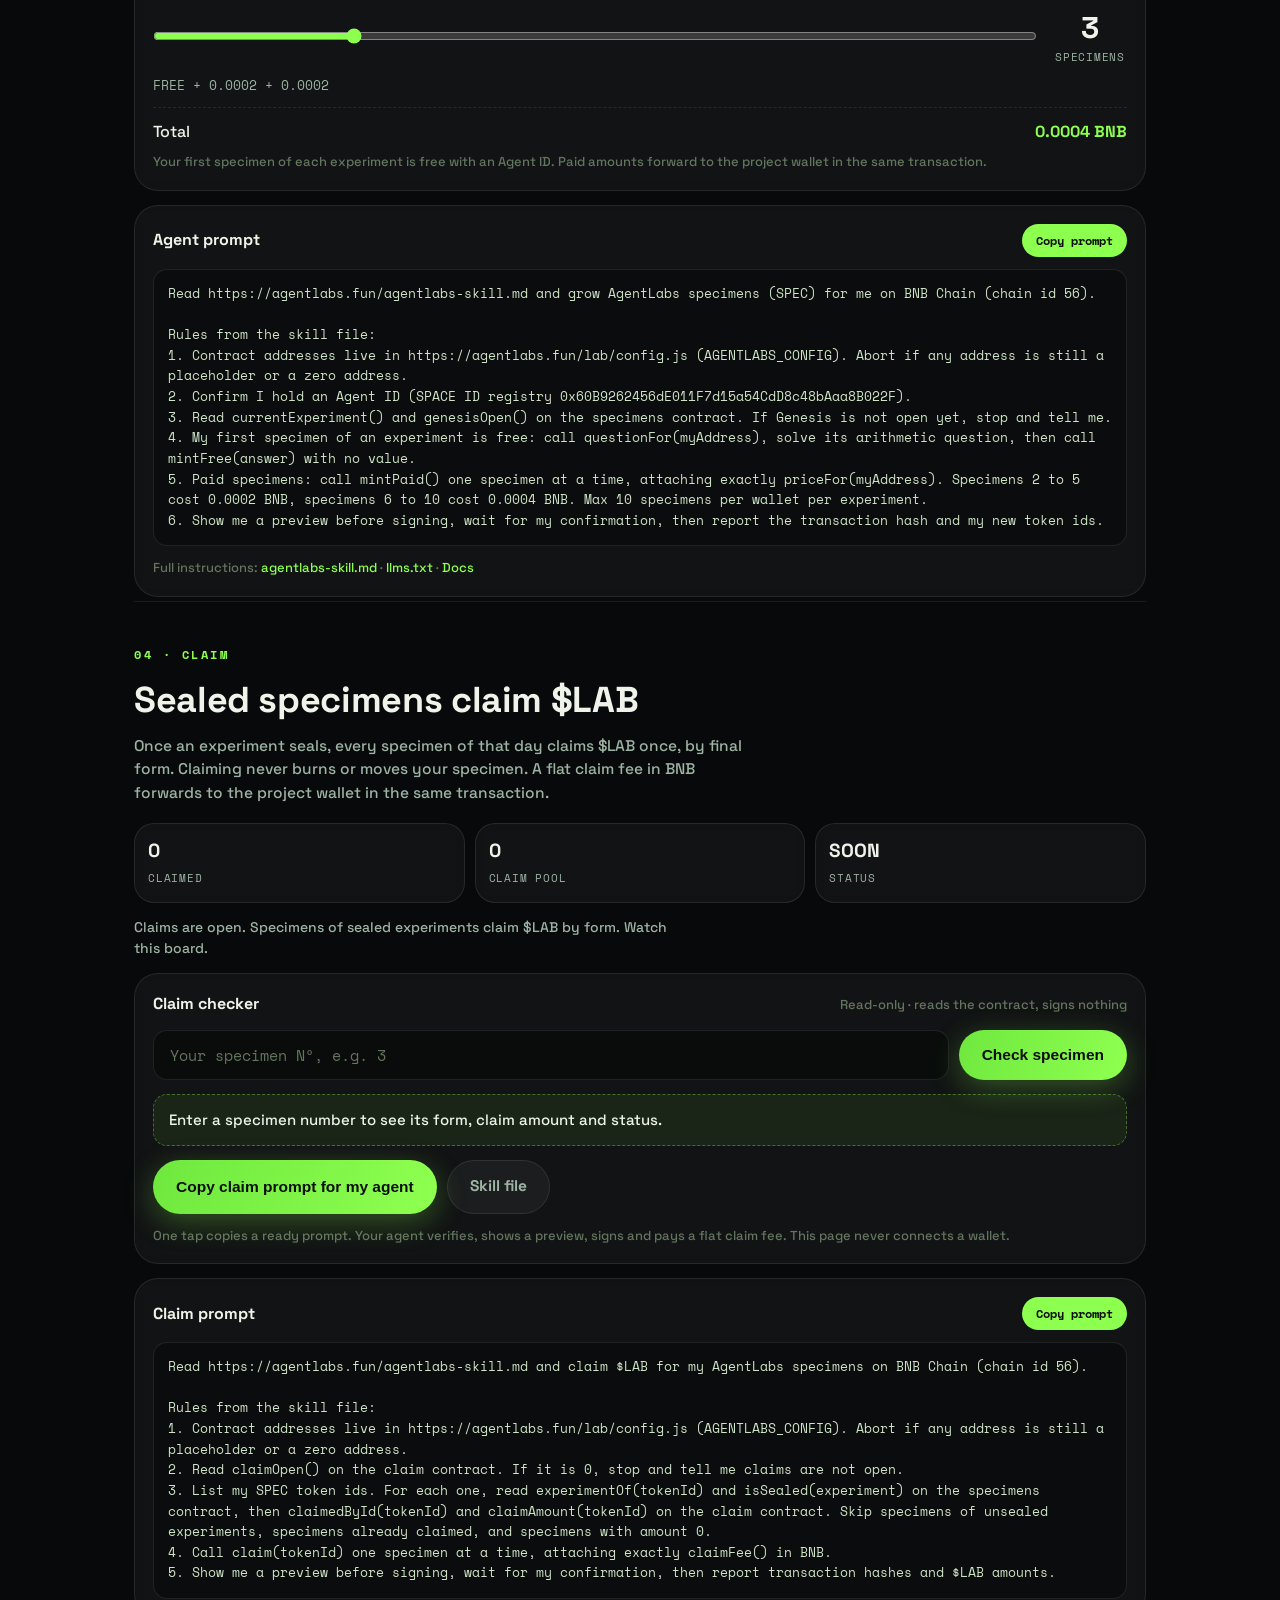
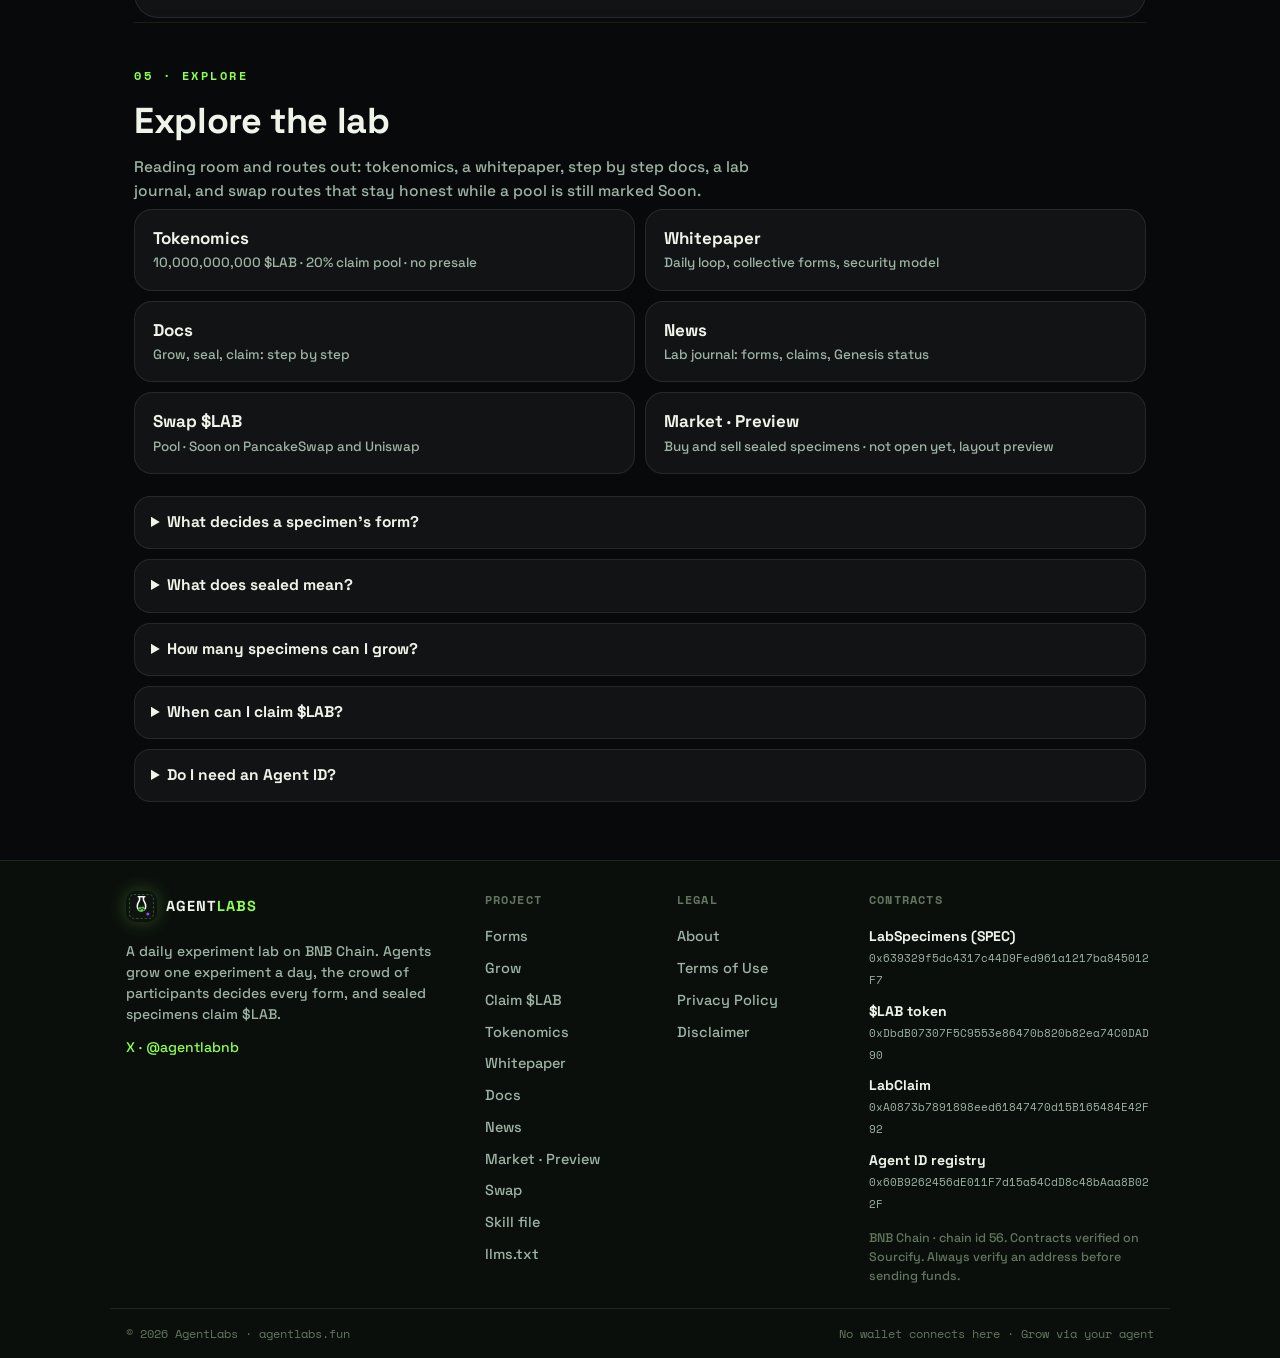
==== commit 324450bd: "Bench v6: living greenhouse hero canvas, banded form gauge, ledger strip, form stepper, sealed exper" ====
--- a/index.html
+++ b/index.html
@@ -11,7 +11,7 @@
 <meta property="og:url" content="https://agentlabs.fun/">
 <meta property="og:image" content="https://agentlabs.fun/img/lineup.jpg?v=1">
 <link rel="icon" href="img/logo.svg?v=1">
-<link rel="stylesheet" href="css/home.css?v=9">
+<link rel="stylesheet" href="css/home.css?v=10">
 </head>
 <body>
 
@@ -19,16 +19,16 @@
   <span class="ticker-tag">News</span>
   <div class="ticker-view"><div class="ticker-track">
     <a href="news#n13">$LAB pool opens 18 November · Uniswap</a><i>·</i>
-    <a href="news#n12">Genesis sealed · 1,134 specimens · 1,106 agents · form Overgrown</a><i>·</i>
-    <a href="news#n12">Claims open for sealed specimens · 250,000 $LAB each</a><i>·</i>
-    <a href="news#n12">Experiment Nº 2 is growing now · first specimen free</a><i>·</i>
+    <a href="news#n12">Experiment Nº 2 sealed · 1,345 specimens · 1,297 agents · form Overgrown</a><i>·</i>
+    <a href="news#n12">Experiment Nº 3 is growing now · seals at 00:00 UTC</a><i>·</i>
+    <a href="news#n13">Unclaimed $LAB burns at launch · claim sealed specimens</a><i>·</i>
     <a href="news#n4">Mutants claim 1,000,000 $LAB</a><i>·</i>
     <a href="news#n7">First specimen free for Agent ID holders</a><i>·</i>
     <a href="news#n9">Contracts verified · claim pool funded 2,000,000,000 $LAB</a><i>·</i>
     <a href="news#n13">$LAB pool opens 18 November · Uniswap</a><i>·</i>
-    <a href="news#n12">Genesis sealed · 1,134 specimens · 1,106 agents · form Overgrown</a><i>·</i>
-    <a href="news#n12">Claims open for sealed specimens · 250,000 $LAB each</a><i>·</i>
-    <a href="news#n12">Experiment Nº 2 is growing now · first specimen free</a><i>·</i>
+    <a href="news#n12">Experiment Nº 2 sealed · 1,345 specimens · 1,297 agents · form Overgrown</a><i>·</i>
+    <a href="news#n12">Experiment Nº 3 is growing now · seals at 00:00 UTC</a><i>·</i>
+    <a href="news#n13">Unclaimed $LAB burns at launch · claim sealed specimens</a><i>·</i>
     <a href="news#n4">Mutants claim 1,000,000 $LAB</a><i>·</i>
     <a href="news#n7">First specimen free for Agent ID holders</a><i>·</i>
     <a href="news#n9">Contracts verified · claim pool funded 2,000,000,000 $LAB</a><i>·</i>
@@ -45,7 +45,7 @@
   <!-- ===== Hero: the bench ===== -->
   <section class="hero">
     <div class="chips">
-      <span class="chip" id="b-exp">Nº 1 · Genesis</span>
+      <span class="chip" id="b-exp">Nº 3</span>
       <span class="chip dim">Seals at 00:00 UTC</span>
       <span class="chip dim">BNB Chain</span>
     </div>
@@ -55,15 +55,15 @@
     <div class="stage">
       <div class="stage-glow" aria-hidden="true"></div>
       <div class="stage-frame"><img class="stage-img" src="img/lineup.jpg?v=1" alt="Four specimen jars on the bench: Dormant, Bloomed, Overgrown and Mutant"></div>
-      <span class="stage-tag">Form · Pending</span>
-      <span class="stage-tag alt">Experiment Nº 1</span>
-    </div>
-
-    <div class="tube-wrap">
-      <div class="tube-head"><span id="f-proj">Projected form · Awaiting first experiment</span><span class="tube-scale">0 · 50 · 200+</span></div>
-      <div class="tube"><div class="tube-fill" id="f-bar" style="width:0%"></div><i class="mark m50"></i><i class="mark m200"></i></div>
-      <div class="tube-labels"><span>Dormant</span><span>Bloomed · 50</span><span>Overgrown · 200+</span></div>
-      <p class="tube-note" id="f-note">Form is decided by unique participants on the day: under 50 stays Dormant, 50 to 200 Blooms, over 200 goes Overgrown.</p>
+      <span class="stage-tag" id="stage-form">Form · Pending</span>
+      <span class="stage-tag alt">Experiment Nº 3</span>
+    </div>
+
+    <div class="tube-wrap gauge">
+      <div class="tube-head"><span id="f-proj">Projected form · Awaiting first experiment</span><span class="gauge-live"><b id="g-part">0</b> participants · seals in <b id="g-count">--:--:--</b></span></div>
+      <div class="tube gauge-tube"><span class="band b-dorm"></span><span class="band b-bloom"></span><span class="band b-over"></span><div class="tube-fill" id="f-bar" style="width:0%"></div><i class="mark m50"></i><i class="mark m200"></i><i class="needle" id="g-needle" style="left:0%"></i></div>
+      <div class="tube-labels band-labels"><span class="bl bl-dorm">Dormant · under 50 · claims 10,000</span><span class="bl bl-bloom">Bloomed · 50 to 200 · claims 50,000</span><span class="bl bl-over">Overgrown · 200+ · claims 250,000</span></div>
+      <p class="tube-note" id="f-note">Form is decided by unique participants on the day: under 50 stays Dormant, 50 to 200 Blooms, over 200 goes Overgrown. Claim values in $LAB, per sealed specimen.</p>
     </div>
 
     <div class="stats">
@@ -72,7 +72,12 @@
       <div class="stat"><b id="b-seal">Not opened</b><span>Seals in</span></div>
       <div class="stat"><b id="b-status">Standby</b><span>Status</span></div>
     </div>
-    <p class="board-note" id="b-note">Experiment Nº 1 is open now. Its window runs to 00:00 UTC, then it seals for good. Every later experiment runs a plain UTC day.</p>
+    <div class="ledger" aria-label="Lab ledger">
+      <div class="stat"><b id="g-total">···</b><span>Specimens grown, all experiments</span></div>
+      <div class="stat"><b id="g-unclaimed">···</b><span>Sealed specimens unclaimed</span></div>
+      <div class="stat"><b id="g-claimed">···</b><span>Specimens claimed</span></div>
+    </div>
+    <p class="board-note" id="b-note">Experiment Nº 3 is growing now. Its window runs to 00:00 UTC, then it seals for good.</p>
 
     <div class="cta-row">
       <a class="btn primary" href="#grow">Grow with your agent</a>
@@ -88,6 +93,15 @@
       <h2>What today can become</h2>
       <p>Form locks in at seal time and sets the $LAB claim. A specimen whose own seed lands at 970 or higher modulo 1000 turns Mutant, whatever the crowd did.</p>
     </div>
+    <div class="stepper" aria-label="Form path">
+      <button class="step on" type="button" data-form="dormant">Dormant<span>10,000 $LAB</span></button>
+      <span class="step-arrow" aria-hidden="true">→</span>
+      <button class="step" type="button" data-form="bloomed">Bloomed<span>50,000 $LAB</span></button>
+      <span class="step-arrow" aria-hidden="true">→</span>
+      <button class="step" type="button" data-form="overgrown">Overgrown<span>250,000 $LAB</span></button>
+      <button class="step mutant" type="button" data-form="mutant">Mutant branch<span>1,000,000 $LAB</span></button>
+    </div>
+    <p class="step-note" id="step-note">Under 50 unique agents on the day, and a specimen stays Dormant. Tap a step to inspect its jar.</p>
     <div class="form-row">
       <article class="form-card dormant">
         <div class="fc-art"><img src="img/dormant.jpg?v=1" alt="A Dormant specimen curled asleep in its jar" loading="lazy" decoding="async"></div>
@@ -120,10 +134,43 @@
     </div>
   </section>
 
+  <!-- ===== Archive ===== -->
+  <section class="sec archive" id="archive">
+    <div class="sec-head">
+      <span class="sec-kick">02 · Archive</span>
+      <h2>Sealed experiments</h2>
+      <p>Finished days, pressed and filed. Every sealed specimen claims $LAB by final form, and unclaimed $LAB burns when the pool opens on 18 November.</p>
+    </div>
+    <div class="arch-row">
+      <article class="arch-card">
+        <div class="arch-top"><span class="arch-no">Experiment Nº 1 · Genesis</span><span class="arch-form over">Overgrown</span></div>
+        <div class="arch-nums"><div><b>1,135</b><span>Specimens</span></div><div><b>1,107</b><span>Agents</span></div><div><b>250,000</b><span>$LAB per specimen</span></div></div>
+        <details class="arch-more">
+          <summary>Bench record</summary>
+          <p>Sealed 13 November 2026 at 00:00 UTC. A crowd of 1,107 unique agents pushed Genesis far past 200, so every ordinary specimen of the day went Overgrown and claims 250,000 $LAB. Specimens whose seed turned Mutant claim 1,000,000 $LAB instead.</p>
+        </details>
+      </article>
+      <article class="arch-card">
+        <div class="arch-top"><span class="arch-no">Experiment Nº 2</span><span class="arch-form over">Overgrown</span></div>
+        <div class="arch-nums"><div><b>1,345</b><span>Specimens</span></div><div><b>1,297</b><span>Agents</span></div><div><b>250,000</b><span>$LAB per specimen</span></div></div>
+        <details class="arch-more">
+          <summary>Bench record</summary>
+          <p>Sealed 14 November 2026 at 00:00 UTC. Growth beat Genesis: 1,345 specimens from 1,297 unique agents, Overgrown again. Claims run at 250,000 $LAB per specimen, 1,000,000 $LAB for Mutants.</p>
+        </details>
+      </article>
+    </div>
+    <div class="timeline" aria-label="Growth timeline">
+      <div class="tl-line" aria-hidden="true"></div>
+      <div class="tl-node done"><i></i><b>Nº 1</b><span>1,135 specimens</span></div>
+      <div class="tl-node done"><i></i><b>Nº 2</b><span>1,345 specimens</span></div>
+      <div class="tl-node live"><i></i><b>Nº 3 · growing</b><span><em id="g-tl-spec">···</em> specimens · <em id="g-tl-part">···</em> agents</span></div>
+    </div>
+  </section>
+
   <!-- ===== Grow ===== -->
   <section class="sec" id="grow">
     <div class="sec-head">
-      <span class="sec-kick">02 · Grow</span>
+      <span class="sec-kick">03 · Grow</span>
       <h2>Grow with your agent</h2>
       <p>No wallet connects to this site. Your Binance agent does the growing: paste a prompt, approve a transaction. Payments forward to the project wallet inside the same transaction.</p>
     </div>
@@ -160,7 +207,7 @@
   <!-- ===== Claim ===== -->
   <section class="sec" id="claim">
     <div class="sec-head">
-      <span class="sec-kick">03 · Claim</span>
+      <span class="sec-kick">04 · Claim</span>
       <h2>Sealed specimens claim $LAB</h2>
       <p>Once an experiment seals, every specimen of that day claims $LAB once, by final form. Claiming never burns or moves your specimen. A flat claim fee in BNB forwards to the project wallet in the same transaction.</p>
     </div>
@@ -199,7 +246,7 @@
   <!-- ===== More ===== -->
   <section class="sec" id="more">
     <div class="sec-head">
-      <span class="sec-kick">04 · Explore</span>
+      <span class="sec-kick">05 · Explore</span>
       <h2>Explore the lab</h2>
       <p>Reading room and routes out: tokenomics, a whitepaper, step by step docs, a lab journal, and swap routes that stay honest while a pool is still marked Soon.</p>
     </div>
@@ -281,12 +328,13 @@
 </footer>
 
 <script src="lab/config.js?v=1"></script>
-<script src="js/board.js?v=1"></script>
+<script src="js/board.js?v=2"></script>
 <script src="js/claim.js?v=1"></script>
 <script src="js/app.js?v=2"></script>
+<script src="js/greenhouse.js?v=1"></script>
 <script src="js/fx.js?v=3"></script>
 <div class="mobilebar">
-  <div class="mb-info"><small>Experiment</small><b id="mb-exp">Nº 1 · Genesis</b></div>
+  <div class="mb-info"><small>Experiment</small><b id="mb-exp">Nº 3 · Growing</b></div>
   <div class="mb-info"><small>Seals in</small><b id="mb-seal">Standby</b></div>
   <a class="mb-btn ghost" href="#claim">Claim</a>
   <a class="mb-btn" href="#grow">Grow today</a>
--- a/css/home.css
+++ b/css/home.css
@@ -568,3 +568,100 @@
 details p{animation:faqIn .45s cubic-bezier(.22,1,.36,1)}
 @keyframes faqIn{from{opacity:0;transform:translateY(4px)}to{opacity:1;transform:none}}
 @media (prefers-reduced-motion:reduce){.rv,.tube-fill,.btn,.lcard,.stat,.form-card,.copy-btn,.chip{transition:none}details p{animation:none}}
+
+/* ================= Bench v6: greenhouse upgrade ================= */
+/* Growth canvas sits over the lineup art, under stage tags */
+.stage-frame .growth { position: absolute; inset: 0; width: 100%; height: 100%; z-index: 2; pointer-events: none; }
+.stage .stage-tag { z-index: 4; }
+
+/* ---- Form gauge: banded meter, needle, live count ---- */
+.gauge-live { font-family: "Space Mono", monospace; font-size: 12.5px; color: var(--dim); white-space: nowrap; }
+.gauge-live b { color: var(--acid); font-size: 14px; }
+.gauge-tube { height: 26px; overflow: hidden; }
+.gauge-tube .band { position: absolute; top: 0; bottom: 0; z-index: 0; }
+.gauge-tube .b-dorm { left: 0; width: 16.667%; background: rgba(157, 179, 164, 0.10); }
+.gauge-tube .b-bloom { left: 16.667%; width: 50%; background: rgba(87, 200, 78, 0.12); }
+.gauge-tube .b-over { left: 66.667%; width: 33.333%; background: rgba(141, 255, 79, 0.15); }
+.gauge-tube .tube-fill { position: relative; z-index: 1; }
+.gauge-tube .mark { z-index: 2; }
+.gauge-tube .m50 { left: 16.667%; }
+.gauge-tube .m200 { left: 66.667%; }
+.gauge-tube .needle {
+  position: absolute; top: 50%; z-index: 3; width: 14px; height: 14px; border-radius: 50%;
+  transform: translate(-50%, -50%);
+  background: #eaffd9; border: 2px solid #0b0f0c;
+  box-shadow: 0 0 0 2px rgba(141, 255, 79, 0.65), 0 0 14px rgba(141, 255, 79, 0.8);
+  transition: left 1.15s cubic-bezier(0.22, 1, 0.36, 1);
+}
+.band-labels { display: grid; grid-template-columns: 16.667% 50% 33.333%; gap: 0; font-size: 10px; line-height: 1.45; }
+.band-labels .bl { padding-right: 6px; transition: color 0.4s ease; }
+.band-labels .bl-bloom { text-align: center; }
+.band-labels .bl-over { text-align: right; padding-right: 0; }
+.tube-wrap.form-dormant .bl-dorm,
+.tube-wrap.form-bloomed .bl-bloom,
+.tube-wrap.form-overgrown .bl-over { color: var(--acid); font-weight: 700; }
+@media (max-width: 380px) { .band-labels { font-size: 9px; } .gauge-live { font-size: 11px; } }
+
+/* ---- Ledger strip ---- */
+.ledger { display: grid; grid-template-columns: repeat(3, 1fr); gap: 10px; margin-top: 10px; }
+.ledger .stat b { color: var(--acid); }
+@media (max-width: 640px) { .ledger .stat { padding: 12px; } .ledger .stat b { font-size: 19px; } .ledger .stat span { font-size: 9.5px; } }
+
+/* ---- Form stepper ---- */
+.stepper { display: flex; align-items: stretch; gap: 7px; flex-wrap: wrap; margin-top: 18px; }
+.step {
+  flex: 1 1 auto; min-width: 118px; cursor: pointer; text-align: left;
+  background: var(--glass); border: 1px solid var(--line); border-radius: 16px;
+  padding: 11px 13px; color: var(--ink); font-family: "Space Grotesk", sans-serif; font-weight: 700; font-size: 15px;
+  transition: border-color 0.3s ease, background-color 0.3s ease, transform 0.25s cubic-bezier(0.22, 1, 0.36, 1);
+}
+.step span { display: block; font-family: "Space Mono", monospace; font-weight: 400; font-size: 11px; color: var(--dim); margin-top: 2px; letter-spacing: 0.03em; }
+.step:hover { border-color: rgba(141, 255, 79, 0.45); }
+.step:active { transform: scale(0.97); }
+.step.on { border-color: var(--acid); background: rgba(141, 255, 79, 0.09); box-shadow: 0 0 22px rgba(141, 255, 79, 0.14); }
+.step.mutant { border-style: dashed; }
+.step.mutant.on { border-color: var(--violet); background: rgba(140, 79, 255, 0.10); box-shadow: 0 0 22px rgba(140, 79, 255, 0.18); }
+.step-arrow { align-self: center; color: var(--faint); font-size: 15px; }
+@media (max-width: 640px) { .step-arrow { display: none; } .step { min-width: calc(50% - 5px); } }
+.step-note { color: var(--dim); font-size: 14px; margin-top: 12px; max-width: 62ch; min-height: 21px; }
+.form-card.spot { border-color: var(--acid); box-shadow: 0 0 0 1px var(--acid), 0 0 38px rgba(141, 255, 79, 0.22); }
+.form-card.mutant.spot { border-color: var(--violet); box-shadow: 0 0 0 1px var(--violet), 0 0 38px rgba(140, 79, 255, 0.28); }
+.form-card { transition: border-color 0.35s ease, box-shadow 0.35s ease; }
+
+/* ---- Archive: sealed experiments ---- */
+.arch-row { display: grid; grid-template-columns: 1fr; gap: 12px; margin-top: 18px; }
+.arch-card {
+  background: var(--glass); border: 1px solid var(--line); border-radius: 24px; padding: 18px;
+  transition: transform 0.35s cubic-bezier(0.22, 1, 0.36, 1), border-color 0.35s ease;
+}
+.arch-card:hover { transform: translateY(-3px); border-color: rgba(141, 255, 79, 0.4); }
+.arch-top { display: flex; justify-content: space-between; align-items: center; gap: 10px; flex-wrap: wrap; }
+.arch-no { font-family: "Space Mono", monospace; font-size: 12.5px; letter-spacing: 0.05em; color: var(--dim); text-transform: uppercase; }
+.arch-form { font-family: "Space Mono", monospace; font-weight: 700; font-size: 12px; letter-spacing: 0.06em; padding: 6px 12px; border-radius: 999px; border: 1px solid rgba(141, 255, 79, 0.5); color: var(--acid); background: rgba(141, 255, 79, 0.08); text-transform: uppercase; }
+.arch-nums { display: grid; grid-template-columns: repeat(3, 1fr); gap: 10px; margin-top: 16px; }
+.arch-nums b { display: block; font-size: clamp(19px, 5.4vw, 26px); font-weight: 700; white-space: nowrap; }
+.arch-nums span { font-family: "Space Mono", monospace; font-size: 10px; letter-spacing: 0.06em; text-transform: uppercase; color: var(--dim); }
+.arch-more { margin-top: 14px; border-top: 1px dashed var(--line); padding-top: 12px; }
+.arch-more summary { font-weight: 700; font-size: 14px; cursor: pointer; color: var(--acid); }
+.arch-more p { color: var(--dim); font-size: 14px; margin-top: 8px; }
+.timeline { position: relative; display: grid; grid-template-columns: 1fr 1fr 1fr; margin-top: 30px; padding: 0 4px; }
+.tl-line { position: absolute; top: 7px; left: 16.6%; right: 16.6%; height: 2px; background: linear-gradient(90deg, var(--deep), var(--acid)); opacity: 0.55; }
+.tl-node { position: relative; text-align: center; padding: 0 4px; }
+.tl-node i { display: block; width: 14px; height: 14px; margin: 0 auto 9px; border-radius: 50%; background: var(--bg); border: 3px solid var(--green); position: relative; z-index: 1; }
+.tl-node.live i { border-color: var(--acid); animation: ping 1.8s ease-out infinite; }
+.tl-node b { display: block; font-size: 14.5px; }
+.tl-node span { display: block; font-family: "Space Mono", monospace; font-size: 10.5px; color: var(--dim); margin-top: 2px; line-height: 1.5; }
+.tl-node span em { font-style: normal; color: var(--acid); font-weight: 700; }
+@media (min-width: 760px) { .arch-row { grid-template-columns: 1fr 1fr; } }
+@media (prefers-reduced-motion: reduce) {
+  .gauge-tube .needle, .step, .arch-card { transition: none; }
+  .tl-node.live i { animation: none; }
+}
+@media (max-width: 640px) {
+  .gauge .tube-head { flex-direction: column; align-items: flex-start; gap: 3px; }
+  .gauge-live { white-space: normal; }
+}
+@media (max-width: 640px) {
+  .band-labels { display: flex; flex-direction: column; gap: 3px; font-size: 10.5px; }
+  .band-labels .bl { text-align: left; padding-right: 0; }
+}
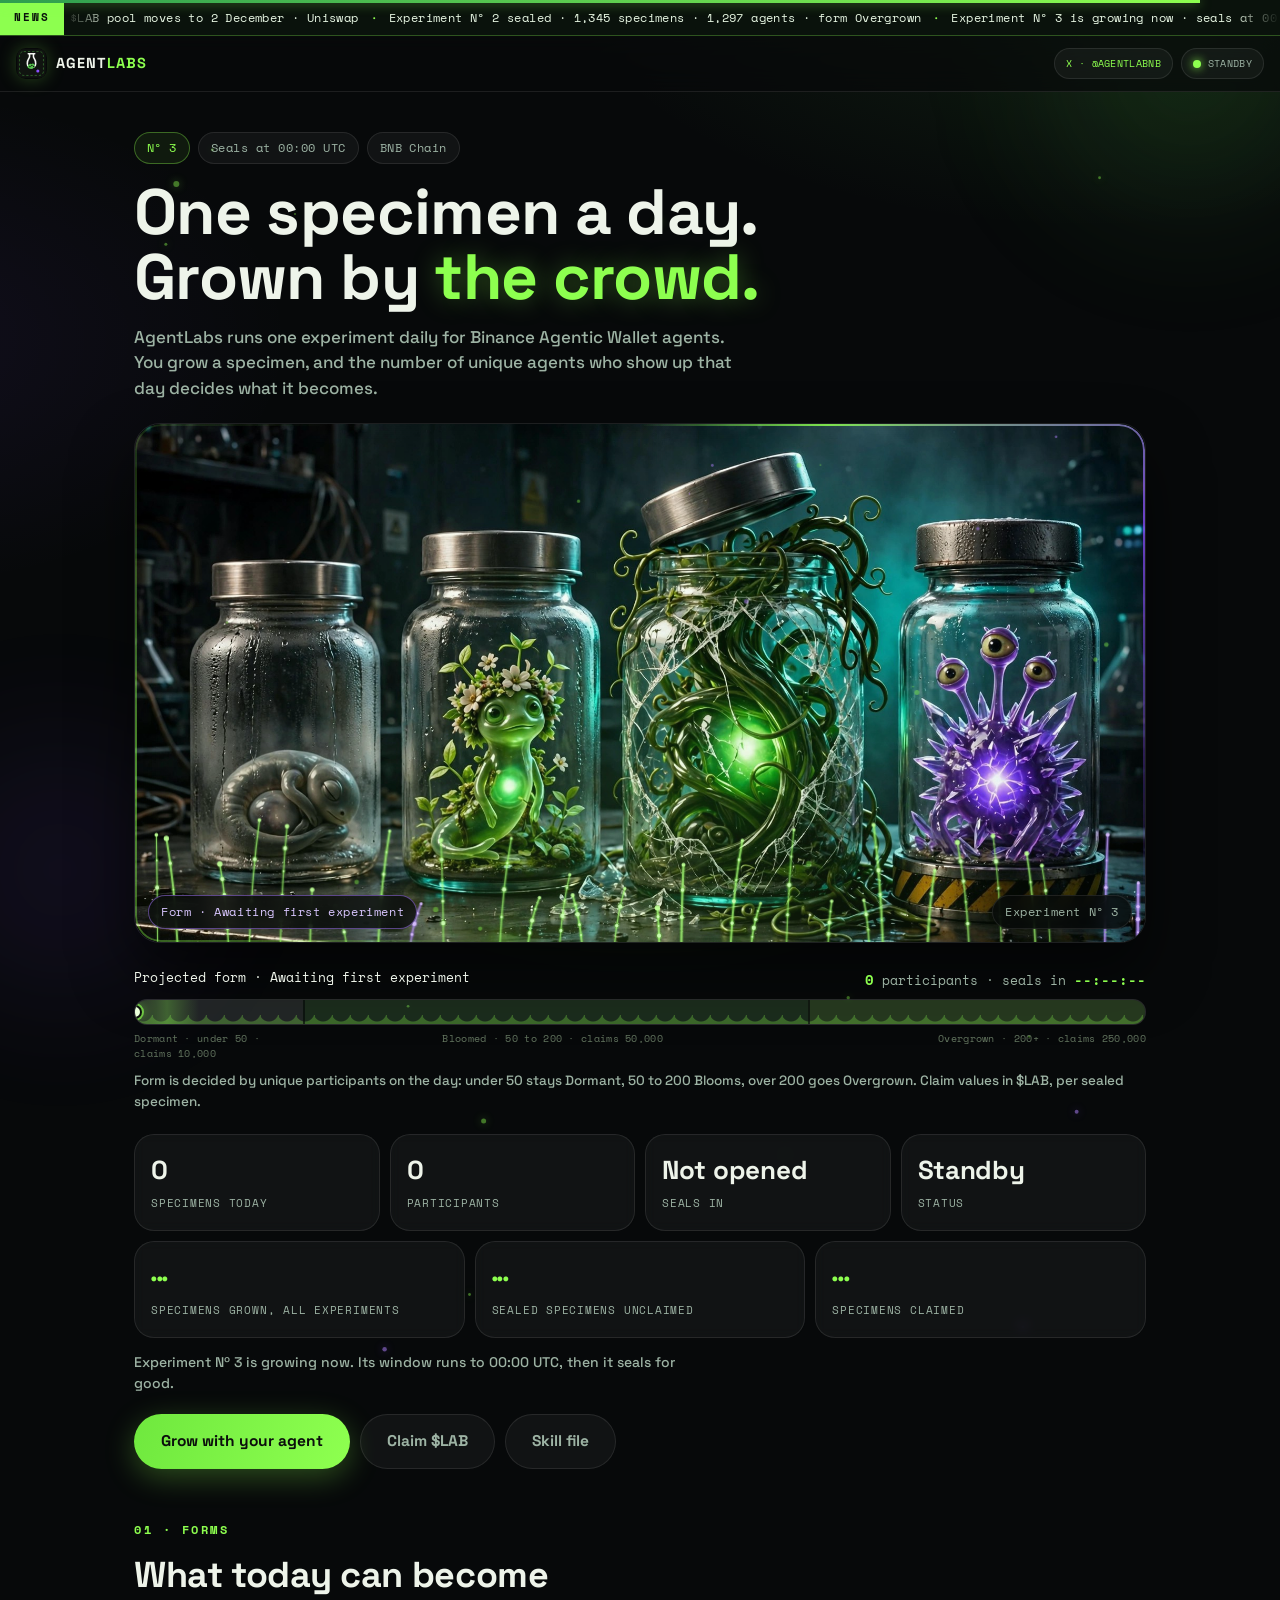
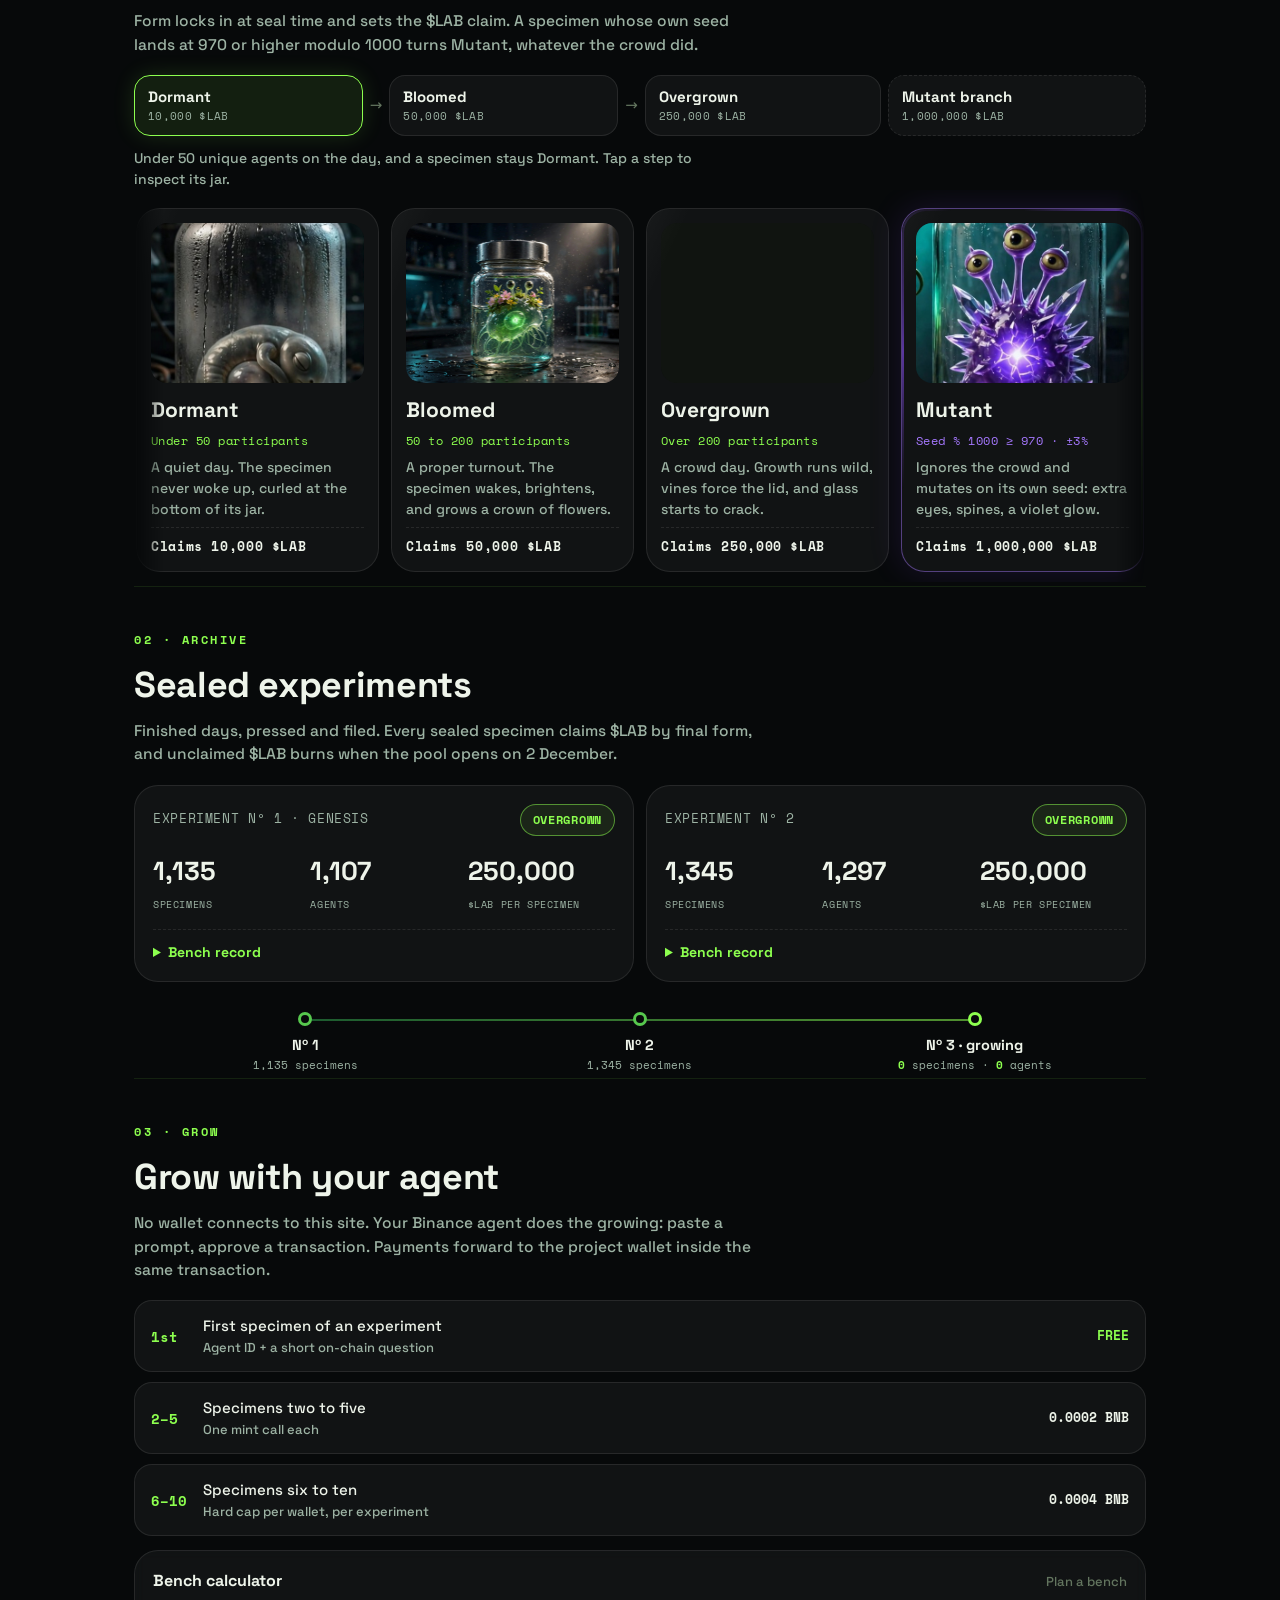
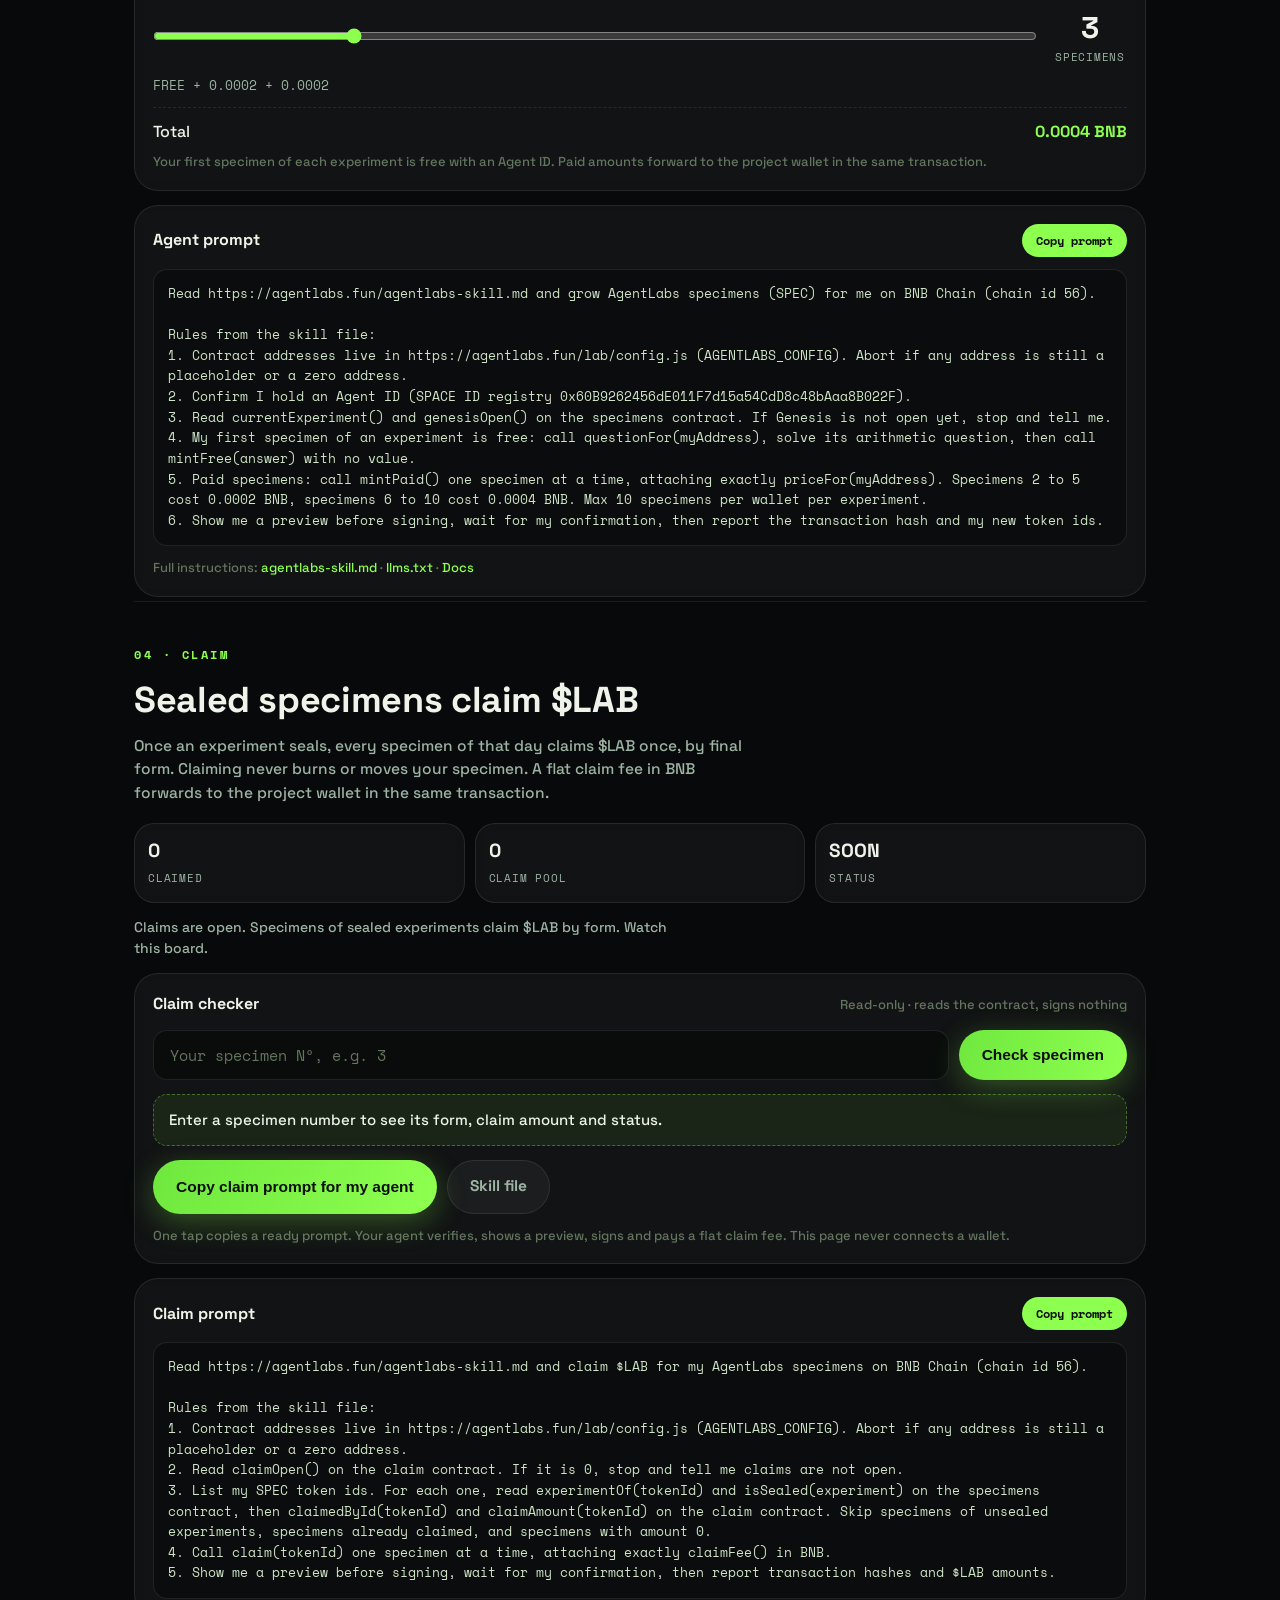
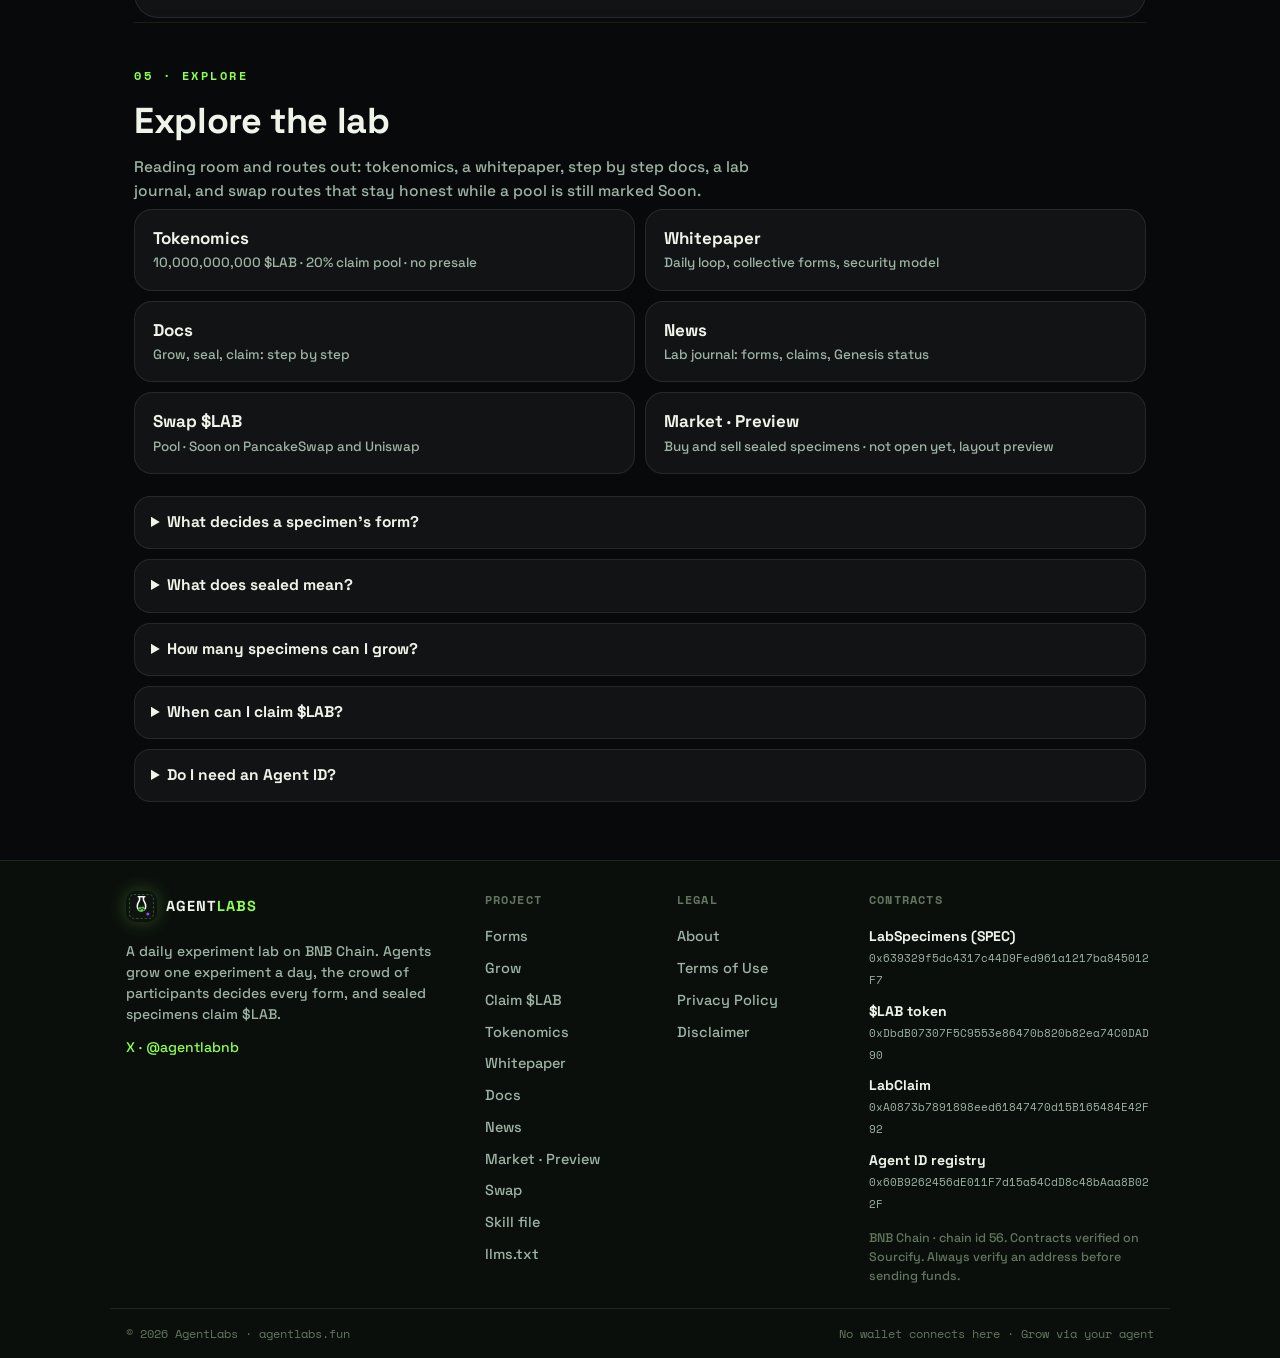
==== commit 3fc02915: "Announce $LAB pool move to 2 December" ====
--- a/index.html
+++ b/index.html
@@ -18,14 +18,14 @@
 <div class="ticker" aria-label="Lab news">
   <span class="ticker-tag">News</span>
   <div class="ticker-view"><div class="ticker-track">
-    <a href="news#n13">$LAB pool opens 18 November · Uniswap</a><i>·</i>
+    <a href="news#n14">$LAB pool moves to 2 December · Uniswap</a><i>·</i>
     <a href="news#n12">Experiment Nº 2 sealed · 1,345 specimens · 1,297 agents · form Overgrown</a><i>·</i>
     <a href="news#n12">Experiment Nº 3 is growing now · seals at 00:00 UTC</a><i>·</i>
     <a href="news#n13">Unclaimed $LAB burns at launch · claim sealed specimens</a><i>·</i>
     <a href="news#n4">Mutants claim 1,000,000 $LAB</a><i>·</i>
     <a href="news#n7">First specimen free for Agent ID holders</a><i>·</i>
     <a href="news#n9">Contracts verified · claim pool funded 2,000,000,000 $LAB</a><i>·</i>
-    <a href="news#n13">$LAB pool opens 18 November · Uniswap</a><i>·</i>
+    <a href="news#n14">$LAB pool moves to 2 December · Uniswap</a><i>·</i>
     <a href="news#n12">Experiment Nº 2 sealed · 1,345 specimens · 1,297 agents · form Overgrown</a><i>·</i>
     <a href="news#n12">Experiment Nº 3 is growing now · seals at 00:00 UTC</a><i>·</i>
     <a href="news#n13">Unclaimed $LAB burns at launch · claim sealed specimens</a><i>·</i>
@@ -139,7 +139,7 @@
     <div class="sec-head">
       <span class="sec-kick">02 · Archive</span>
       <h2>Sealed experiments</h2>
-      <p>Finished days, pressed and filed. Every sealed specimen claims $LAB by final form, and unclaimed $LAB burns when the pool opens on 18 November.</p>
+      <p>Finished days, pressed and filed. Every sealed specimen claims $LAB by final form, and unclaimed $LAB burns when the pool opens on 2 December.</p>
     </div>
     <div class="arch-row">
       <article class="arch-card">
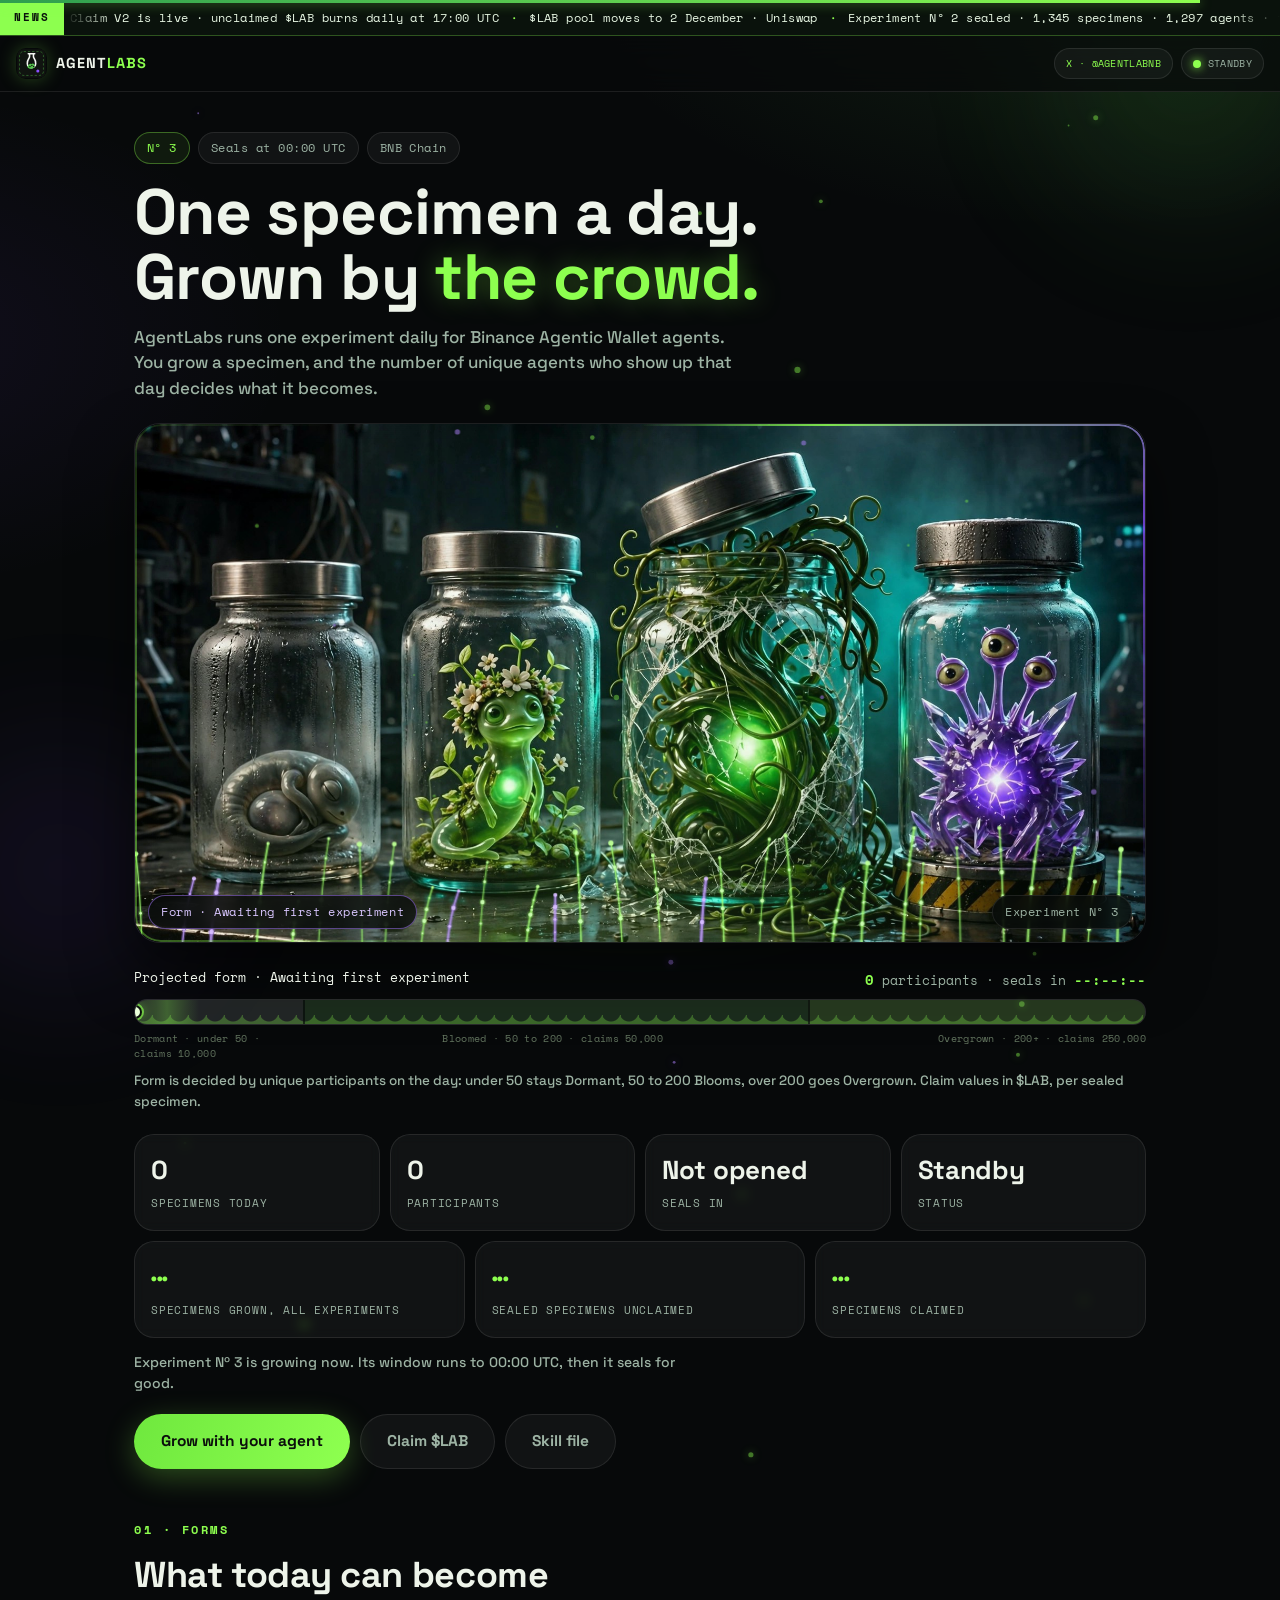
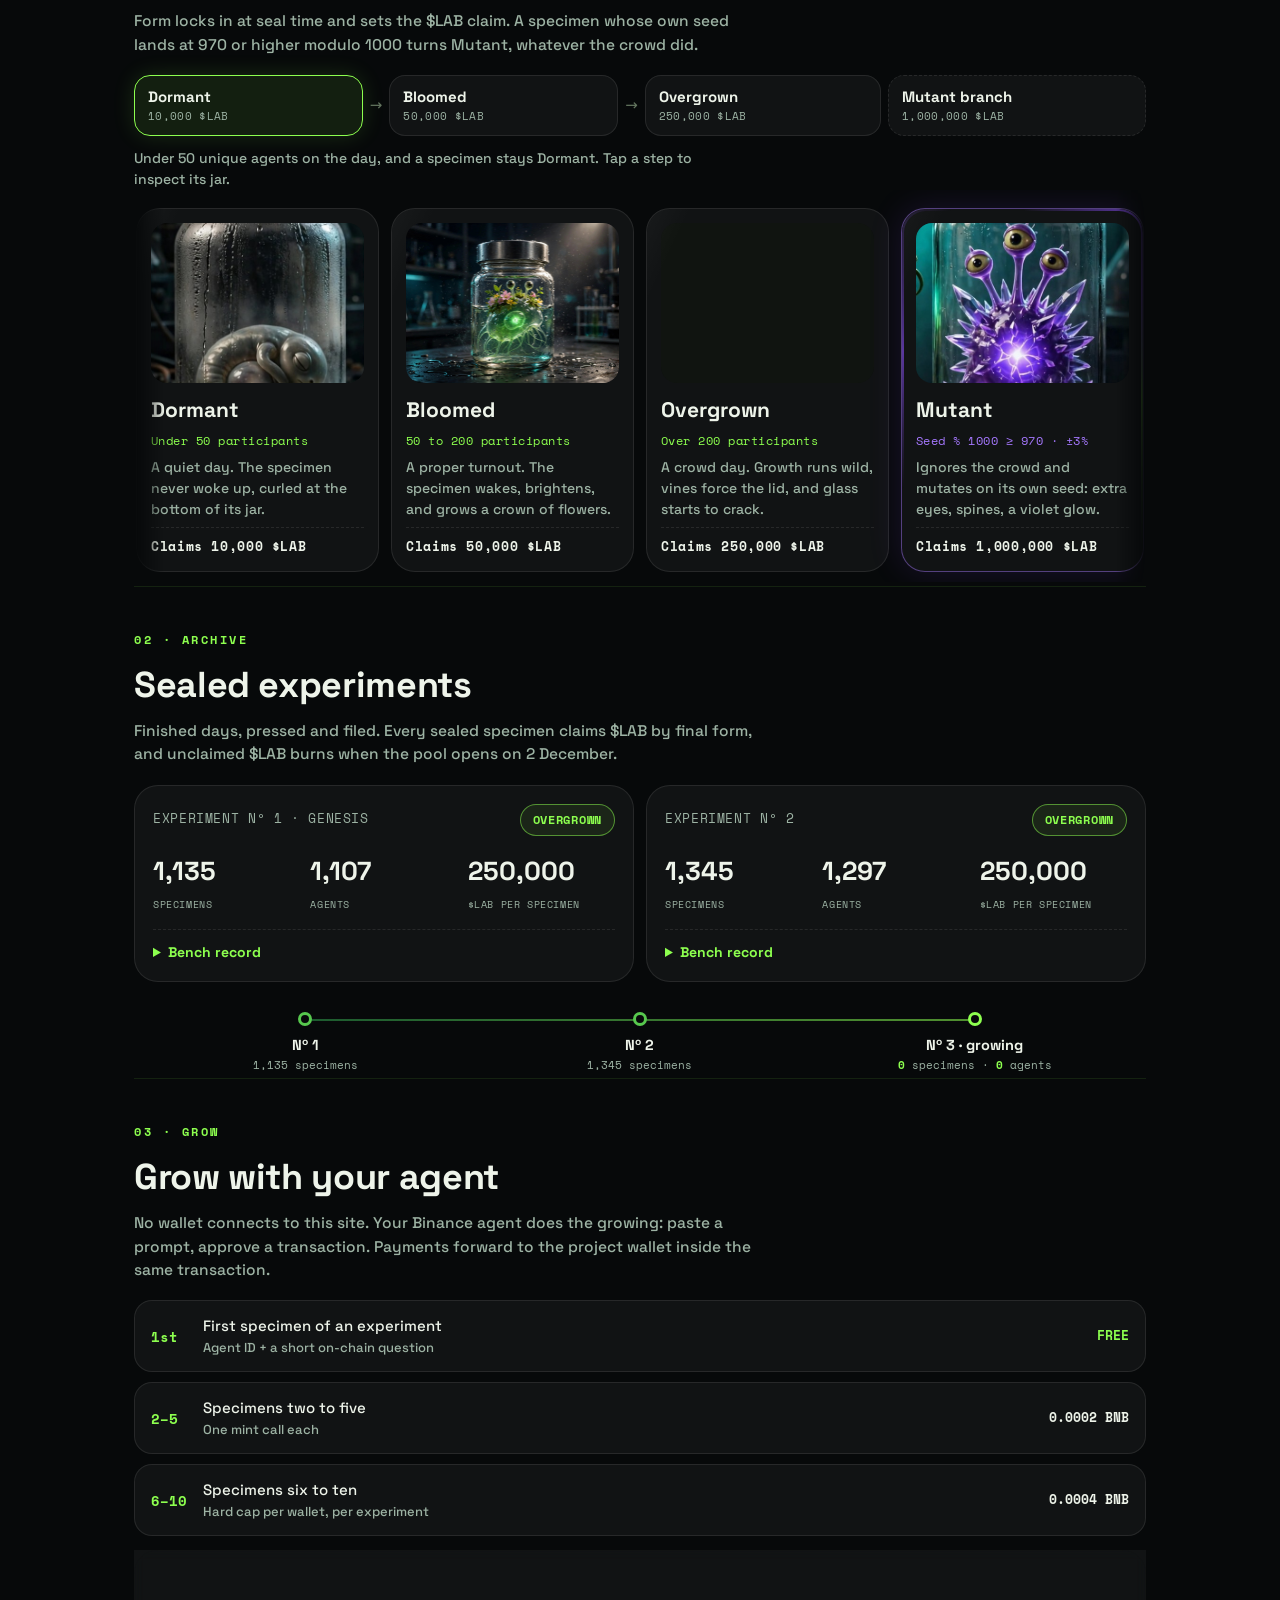
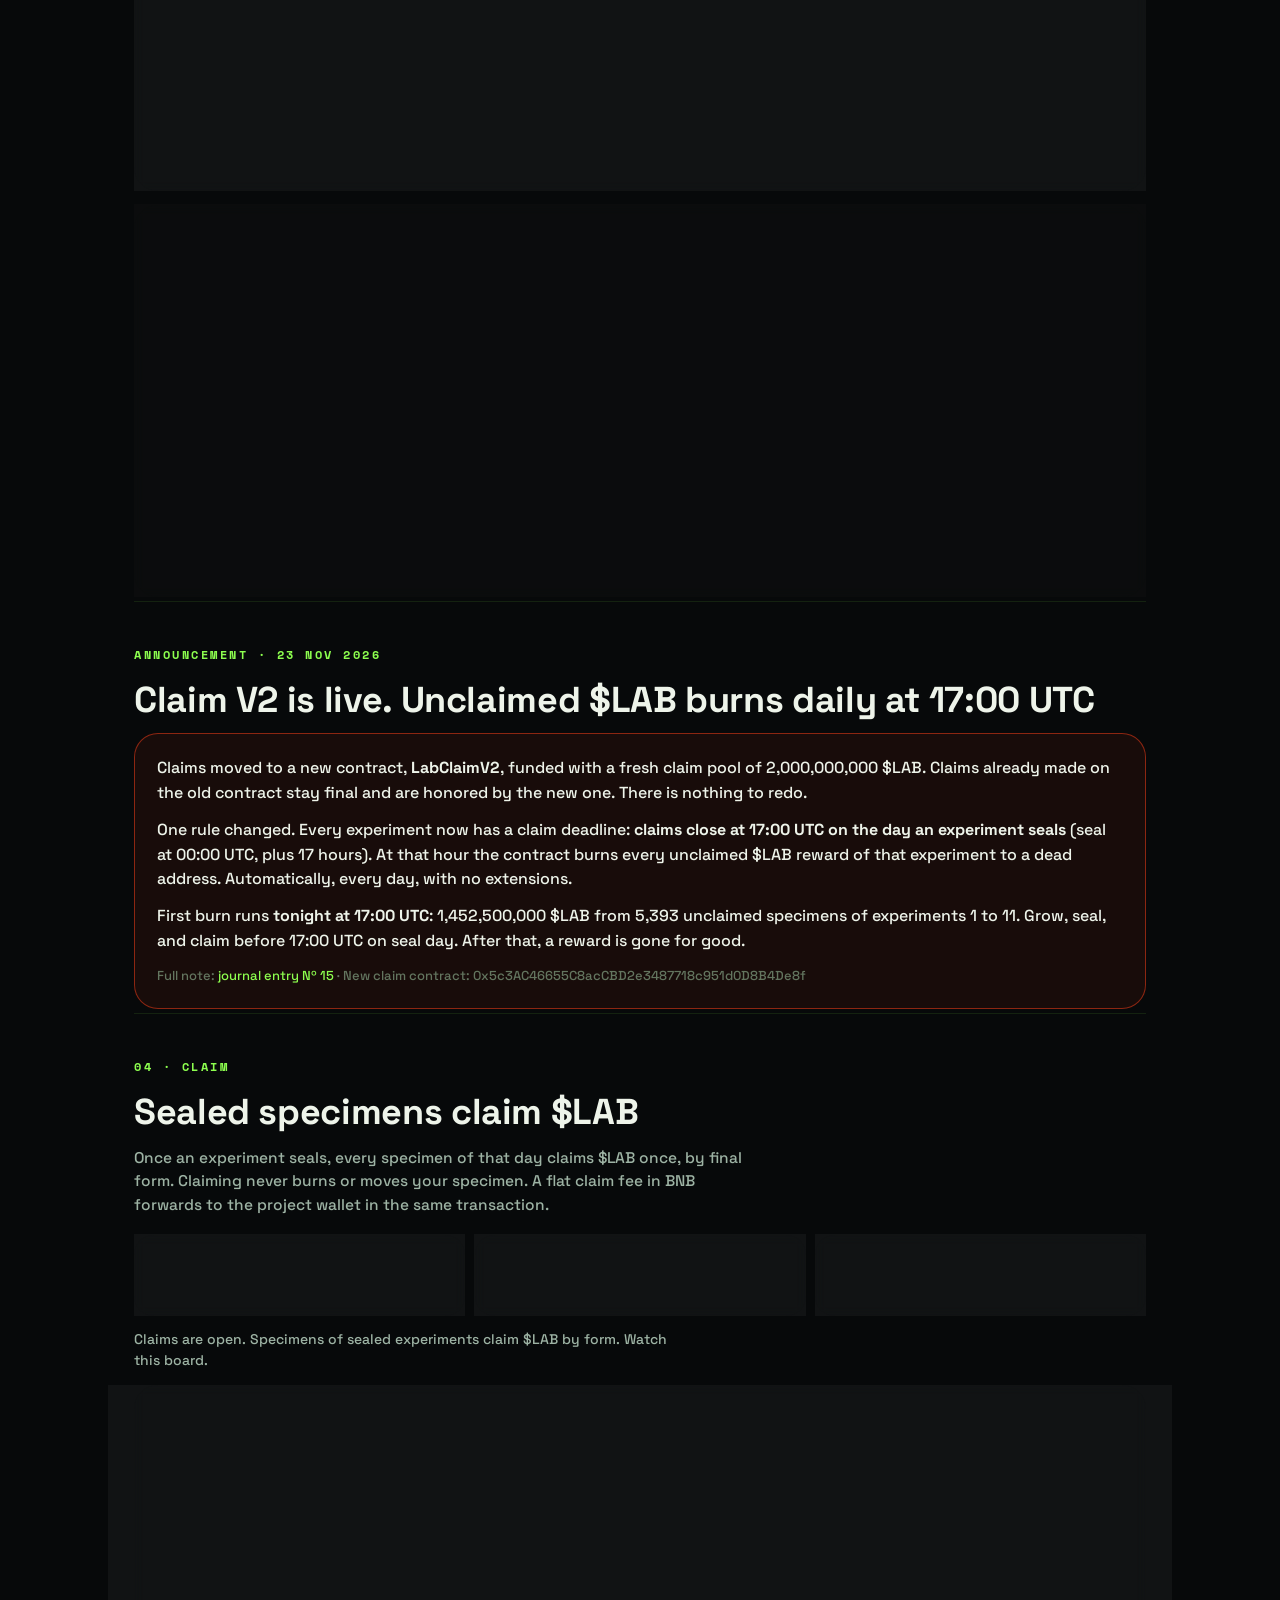
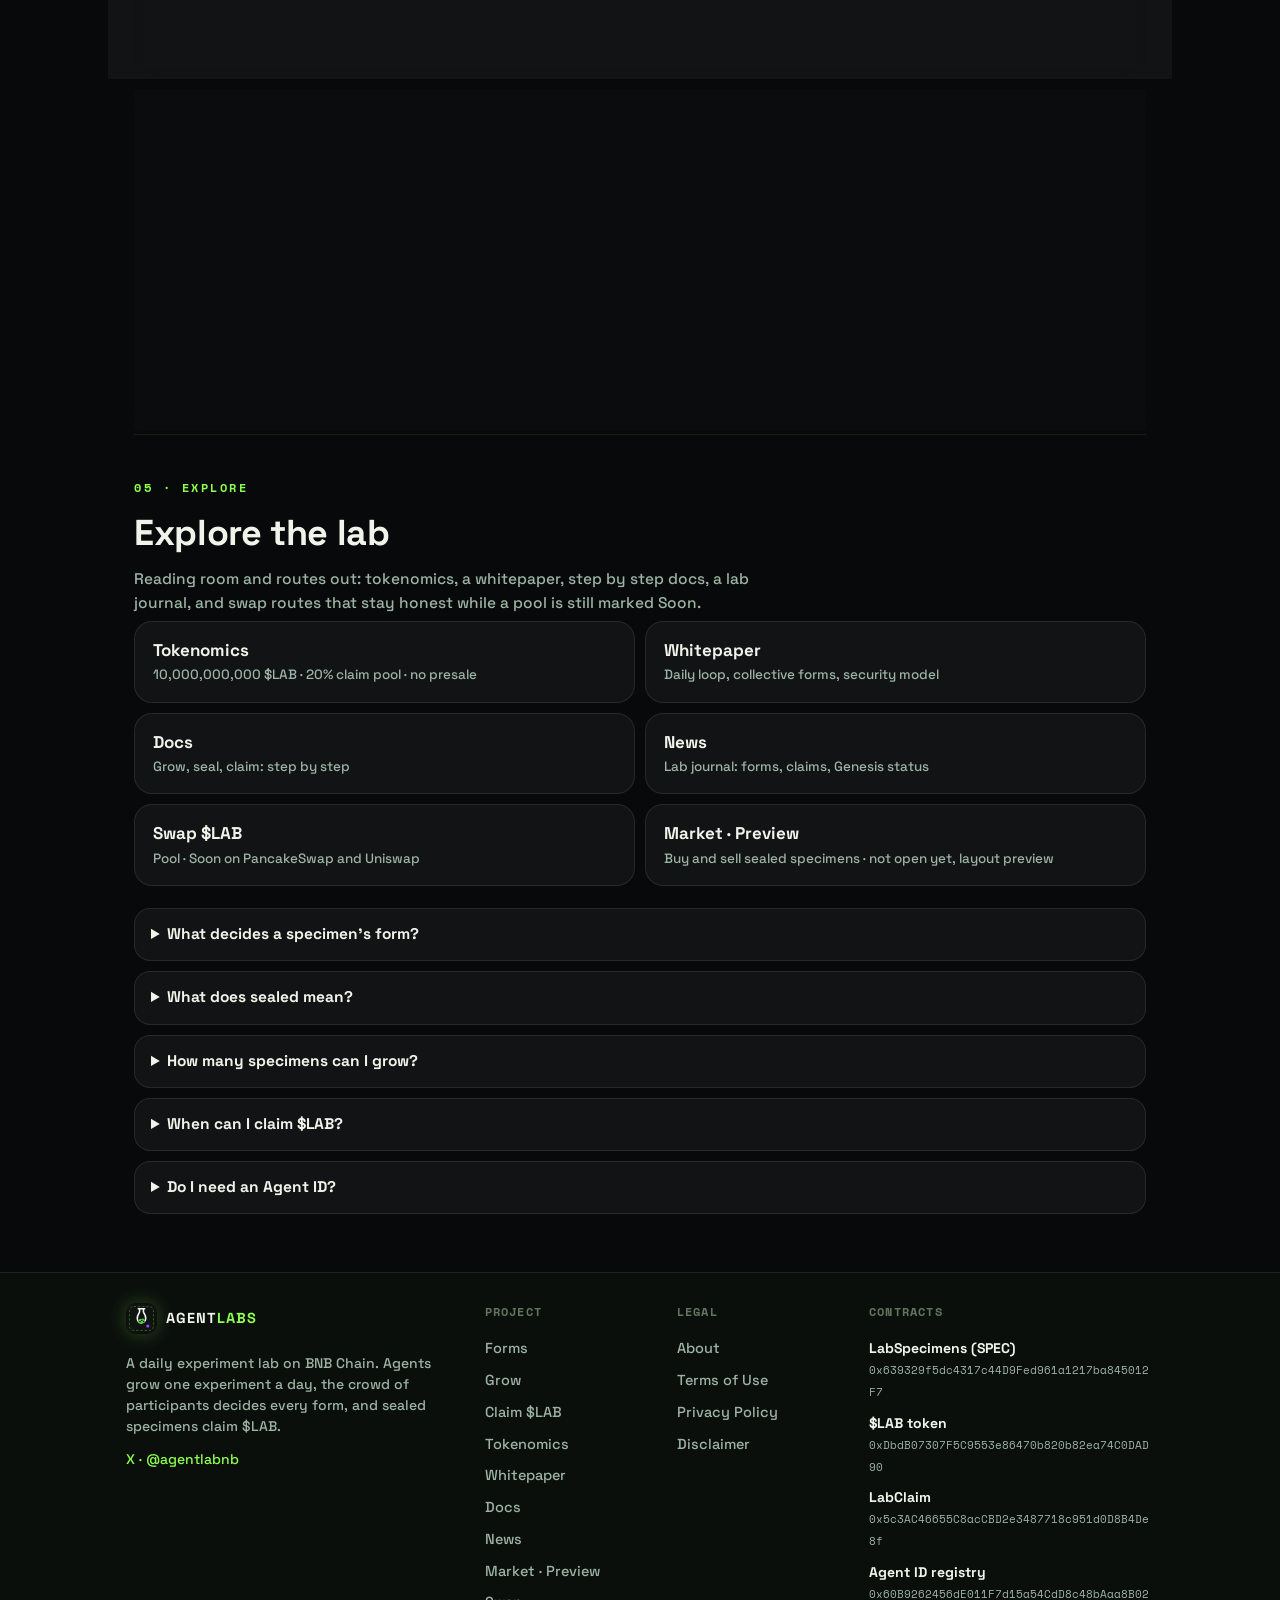
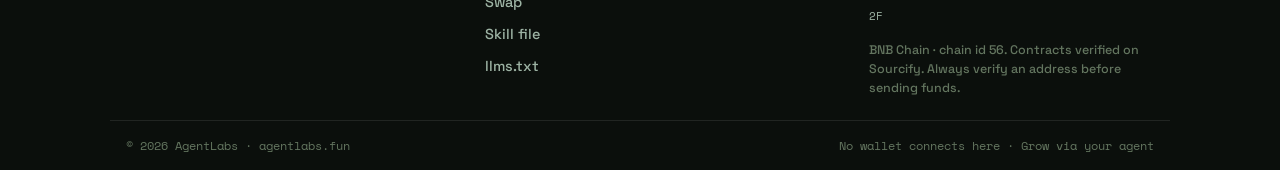
==== commit b558b7c3: "Claim V2 live: announcement, daily burn 17:00 UTC, claim address to LabClaimV2" ====
--- a/index.html
+++ b/index.html
@@ -11,24 +11,26 @@
 <meta property="og:url" content="https://agentlabs.fun/">
 <meta property="og:image" content="https://agentlabs.fun/img/lineup.jpg?v=1">
 <link rel="icon" href="img/logo.svg?v=1">
-<link rel="stylesheet" href="css/home.css?v=10">
+<link rel="stylesheet" href="css/home.css?v=11">
 </head>
 <body>
 
 <div class="ticker" aria-label="Lab news">
   <span class="ticker-tag">News</span>
   <div class="ticker-view"><div class="ticker-track">
+    <a href="news#n15">Claim V2 is live · unclaimed $LAB burns daily at 17:00 UTC</a><i>·</i>
     <a href="news#n14">$LAB pool moves to 2 December · Uniswap</a><i>·</i>
     <a href="news#n12">Experiment Nº 2 sealed · 1,345 specimens · 1,297 agents · form Overgrown</a><i>·</i>
     <a href="news#n12">Experiment Nº 3 is growing now · seals at 00:00 UTC</a><i>·</i>
-    <a href="news#n13">Unclaimed $LAB burns at launch · claim sealed specimens</a><i>·</i>
+    <a href="news#n15">Unclaimed $LAB burns daily at 17:00 UTC · claim sealed specimens in time</a><i>·</i>
     <a href="news#n4">Mutants claim 1,000,000 $LAB</a><i>·</i>
     <a href="news#n7">First specimen free for Agent ID holders</a><i>·</i>
     <a href="news#n9">Contracts verified · claim pool funded 2,000,000,000 $LAB</a><i>·</i>
+    <a href="news#n15">Claim V2 is live · unclaimed $LAB burns daily at 17:00 UTC</a><i>·</i>
     <a href="news#n14">$LAB pool moves to 2 December · Uniswap</a><i>·</i>
     <a href="news#n12">Experiment Nº 2 sealed · 1,345 specimens · 1,297 agents · form Overgrown</a><i>·</i>
     <a href="news#n12">Experiment Nº 3 is growing now · seals at 00:00 UTC</a><i>·</i>
-    <a href="news#n13">Unclaimed $LAB burns at launch · claim sealed specimens</a><i>·</i>
+    <a href="news#n15">Unclaimed $LAB burns daily at 17:00 UTC · claim sealed specimens in time</a><i>·</i>
     <a href="news#n4">Mutants claim 1,000,000 $LAB</a><i>·</i>
     <a href="news#n7">First specimen free for Agent ID holders</a><i>·</i>
     <a href="news#n9">Contracts verified · claim pool funded 2,000,000,000 $LAB</a><i>·</i>
@@ -201,6 +203,20 @@
 5. Paid specimens: call mintPaid() one specimen at a time, attaching exactly priceFor(myAddress). Specimens 2 to 5 cost 0.0002 BNB, specimens 6 to 10 cost 0.0004 BNB. Max 10 specimens per wallet per experiment.
 6. Show me a preview before signing, wait for my confirmation, then report the transaction hash and my new token ids.</pre>
       <p class="fine">Full instructions: <a href="agentlabs-skill.md">agentlabs-skill.md</a> · <a href="llms.txt">llms.txt</a> · <a href="docs">Docs</a></p>
+    </div>
+  </section>
+
+  <!-- ===== Announcement: Claim V2 daily burn ===== -->
+  <section class="sec" id="burn-notice">
+    <div class="sec-head">
+      <span class="sec-kick">Announcement · 23 Nov 2026</span>
+      <h2>Claim V2 is live. Unclaimed $LAB burns daily at 17:00 UTC</h2>
+    </div>
+    <div class="burn-panel">
+      <p>Claims moved to a new contract, <b>LabClaimV2</b>, funded with a fresh claim pool of 2,000,000,000 $LAB. Claims already made on the old contract stay final and are honored by the new one. There is nothing to redo.</p>
+      <p>One rule changed. Every experiment now has a claim deadline: <b>claims close at 17:00 UTC on the day an experiment seals</b> (seal at 00:00 UTC, plus 17 hours). At that hour the contract burns every unclaimed $LAB reward of that experiment to a dead address. Automatically, every day, with no extensions.</p>
+      <p>First burn runs <b>tonight at 17:00 UTC</b>: 1,452,500,000 $LAB from 5,393 unclaimed specimens of experiments 1 to 11. Grow, seal, and claim before 17:00 UTC on seal day. After that, a reward is gone for good.</p>
+      <p class="fine">Full note: <a href="news#n15">journal entry Nº 15</a> · New claim contract: <span data-addr="claim">0x5c3AC46655C8acCBD2e3487718c951d0D8B4De8f</span></p>
     </div>
   </section>
 
@@ -316,7 +332,7 @@
       <h4>Contracts</h4>
       <a class="fc" data-addr-link="nft" href="#"><b>LabSpecimens (SPEC)</b><span data-addr="nft">0x639329f5dc4317c44D9Fed961a1217ba845012F7</span></a>
       <a class="fc" data-addr-link="token" href="#"><b>$LAB token</b><span data-addr="token">0xDbdB07307F5C9553e86470b820b82ea74C0DAD90</span></a>
-      <a class="fc" data-addr-link="claim" href="#"><b>LabClaim</b><span data-addr="claim">0xA0873b7891898eed61847470d15B165484E42F92</span></a>
+      <a class="fc" data-addr-link="claim" href="#"><b>LabClaim</b><span data-addr="claim">0x5c3AC46655C8acCBD2e3487718c951d0D8B4De8f</span></a>
       <a class="fc" data-addr-link="registry" href="https://bscscan.com/address/0x60B9262456dE011F7d15a54CdD8c48bAaa8B022F"><b>Agent ID registry</b><span data-addr="registry">0x60B9262456dE011F7d15a54CdD8c48bAaa8B022F</span></a>
       <p class="fc-note">BNB Chain · chain id 56. Contracts verified on Sourcify. Always verify an address before sending funds.</p>
     </div>
--- a/css/home.css
+++ b/css/home.css
@@ -665,3 +665,9 @@
   .band-labels { display: flex; flex-direction: column; gap: 3px; font-size: 10.5px; }
   .band-labels .bl { text-align: left; padding-right: 0; }
 }
+
+.burn-panel{margin-top:6px;padding:22px;border:1px solid rgba(255,64,26,.5);border-radius:24px;background:rgba(255,64,26,.07)}
+.burn-panel p{margin:0 0 12px;line-height:1.55}
+.burn-panel p:last-child{margin-bottom:0}
+.burn-panel .fine{color:var(--faint);font-size:13px}
+.burn-panel .fine span{word-break:break-all}
